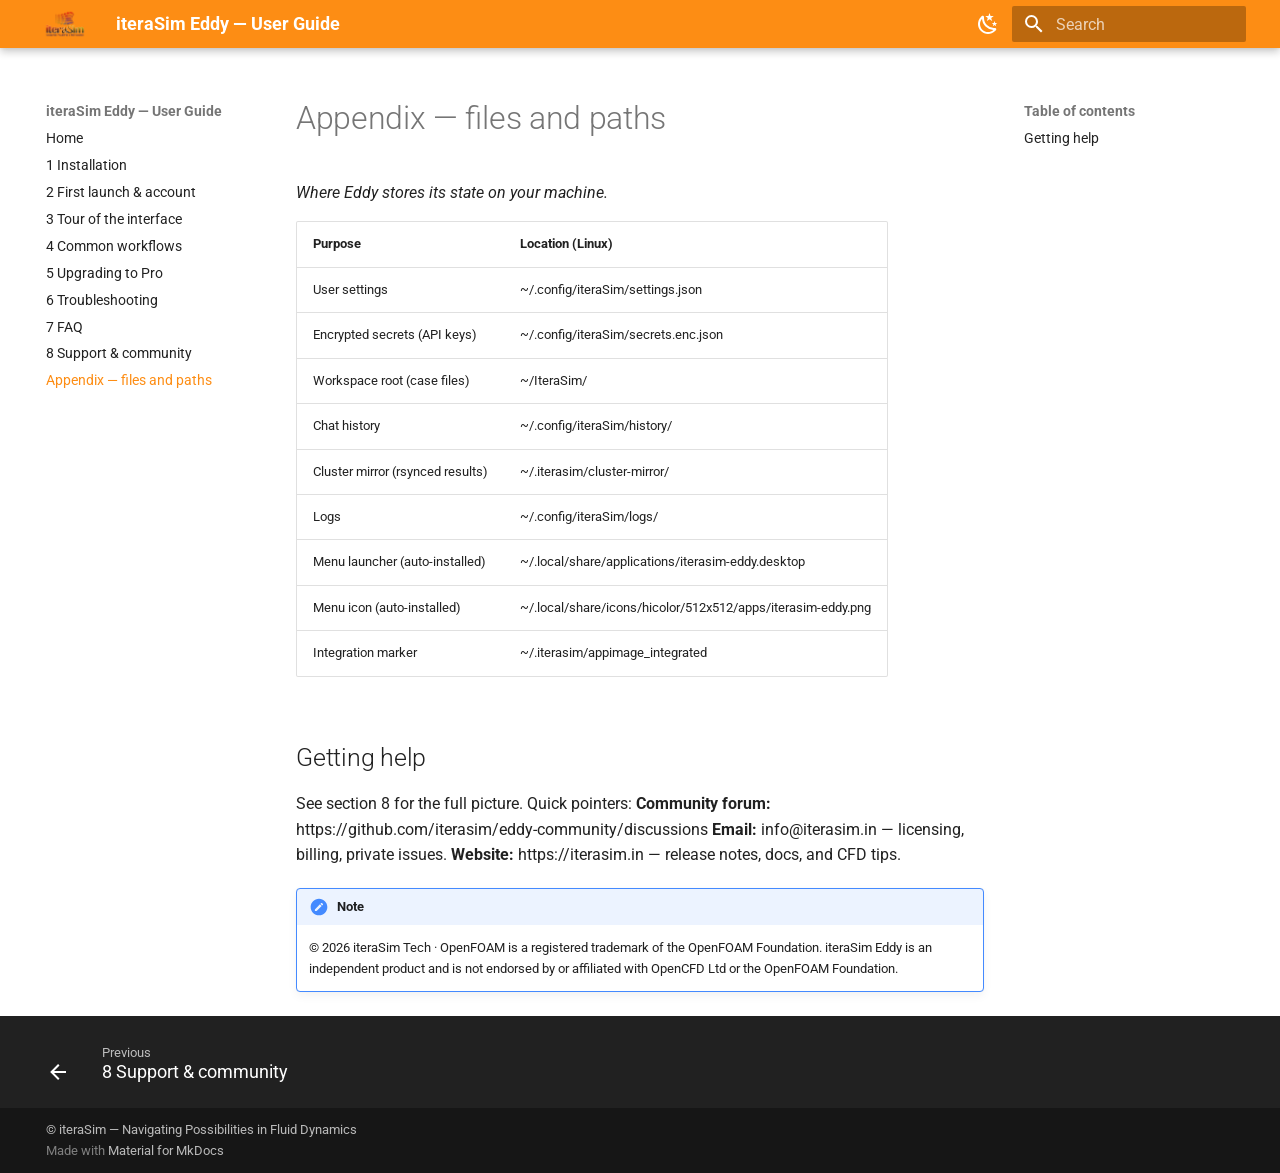
==== appendix-files-and-paths/index.html @ a533c239 "Publish Eddy user guide" ====
<!DOCTYPE html><html lang="en" class="no-js"><head>
    
      <meta charset="utf-8">
      <meta name="viewport" content="width=device-width,initial-scale=1">
      
        <meta name="description" content="End-user guide for iteraSim Eddy, the AI copilot for OpenFOAM CFD.">
      
      
        <meta name="author" content="iteraSim">
      
      
        <link rel="canonical" href="https://iterasim.github.io/eddy-docs/appendix-files-and-paths/">
      
      
        <link rel="prev" href="../support-community/">
      
      
      
        
      
      
      <link rel="icon" href="../logo.png">
      <meta name="generator" content="mkdocs-1.6.1, mkdocs-material-9.8.0">
    
    
      
        <title>Appendix — files and paths - iteraSim Eddy — User Guide</title>
      
    
    
      <link rel="stylesheet" href="../assets/stylesheets/main.57a0d79d.min.css">
      
        
        <link rel="stylesheet" href="../assets/stylesheets/palette.fb2fffe2.min.css">
      
      


    
    
      
    
    
      
        
        
        <link rel="preconnect" href="https://fonts.gstatic.com" crossorigin="">
        <link rel="stylesheet" href="https://fonts.googleapis.com/css?family=Roboto:300,300i,400,400i,700,700i%7CRoboto+Mono:400,400i,700,700i&amp;display=fallback">
        <style>:root{--md-text-font:"Roboto";--md-code-font:"Roboto Mono"}</style>
      
    
    
      <link rel="stylesheet" href="../stylesheets/brand.css">
    
    <script>__md_scope=new URL("..",location),__md_hash=e=>[...e].reduce(((e,_)=>(e<<5)-e+_.charCodeAt(0)),0),__md_get=(e,_=localStorage,t=__md_scope)=>JSON.parse(_.getItem(t.pathname+"."+e)),__md_set=(e,_,t=localStorage,a=__md_scope)=>{try{t.setItem(a.pathname+"."+e,JSON.stringify(_))}catch(e){}}</script>
    
      

    
    
  <link href="../assets/stylesheets/glightbox.min.css" rel="stylesheet"><script src="../assets/javascripts/glightbox.min.js"></script><style id="glightbox-style">
            html.glightbox-open { overflow: initial; height: 100%; }
            .gslide-title { margin-top: 0px; user-select: text; }
            .gslide-desc { color: #666; user-select: text; }
            .gslide-image img { background: white; }
            .gscrollbar-fixer { padding-right: 15px; }
            .gdesc-inner { font-size: 0.75rem; }
            body[data-md-color-scheme="slate"] .gdesc-inner { background: var(--md-default-bg-color); }
            body[data-md-color-scheme="slate"] .gslide-title { color: var(--md-default-fg-color); }
            body[data-md-color-scheme="slate"] .gslide-desc { color: var(--md-default-fg-color); }
        </style></head>
  
  
    
    
      
    
    
    
    
    <body dir="ltr" data-md-color-scheme="default" data-md-color-primary="custom" data-md-color-accent="custom">
  
    
    <input class="md-toggle" data-md-toggle="drawer" type="checkbox" id="__drawer" autocomplete="off">
    <input class="md-toggle" data-md-toggle="search" type="checkbox" id="__search" autocomplete="off">
    <label class="md-overlay" for="__drawer"></label>
    <div data-md-component="skip">
      
        
        <a href="#appendix-files-and-paths" class="md-skip">
          Skip to content
        </a>
      
    </div>
    <div data-md-component="announce">
      
    </div>
    
    
      

  

<header class="md-header md-header--shadow" data-md-component="header">
  <nav class="md-header__inner md-grid" aria-label="Header">
    <a href=".." title="iteraSim Eddy — User Guide" class="md-header__button md-logo" aria-label="iteraSim Eddy — User Guide" data-md-component="logo">
      
  <img src="../logo.png" alt="logo">

    </a>
    <label class="md-header__button md-icon" for="__drawer">
      
      <svg xmlns="http://www.w3.org/2000/svg" viewBox="0 0 24 24"><path d="M3 6h18v2H3zm0 5h18v2H3zm0 5h18v2H3z"></path></svg>
    </label>
    <div class="md-header__title" data-md-component="header-title">
      <div class="md-header__ellipsis">
        <div class="md-header__topic">
          <span class="md-ellipsis">
            iteraSim Eddy — User Guide
          </span>
        </div>
        <div class="md-header__topic" data-md-component="header-topic">
          <span class="md-ellipsis">
            
              Appendix — files and paths
            
          </span>
        </div>
      </div>
    </div>
    
      
        <form class="md-header__option" data-md-component="palette">
  
    
    
    
    <input class="md-option" data-md-color-media="(prefers-color-scheme: light)" data-md-color-scheme="default" data-md-color-primary="custom" data-md-color-accent="custom" aria-label="Switch to dark mode" type="radio" name="__palette" id="__palette_0">
    
      <label class="md-header__button md-icon" title="Switch to dark mode" for="__palette_1" hidden="">
        <svg xmlns="http://www.w3.org/2000/svg" viewBox="0 0 24 24"><path d="m17.75 4.09-2.53 1.94.91 3.06-2.63-1.81-2.63 1.81.91-3.06-2.53-1.94L12.44 4l1.06-3 1.06 3zm3.5 6.91-1.64 1.25.59 1.98-1.7-1.17-1.7 1.17.59-1.98L15.75 11l2.06-.05L18.5 9l.69 1.95zm-2.28 4.95c.83-.08 1.72 1.1 1.19 1.85-.32.45-.66.87-1.08 1.27C15.17 23 8.84 23 4.94 19.07c-3.91-3.9-3.91-10.24 0-14.14.4-.4.82-.76 1.27-1.08.75-.53 1.93.36 1.85 1.19-.27 2.86.69 5.83 2.89 8.02a9.96 9.96 0 0 0 8.02 2.89m-1.64 2.02a12.08 12.08 0 0 1-7.8-3.47c-2.17-2.19-3.33-5-3.49-7.82-2.81 3.14-2.7 7.96.31 10.98 3.02 3.01 7.84 3.12 10.98.31"></path></svg>
      </label>
    
  
    
    
    
    <input class="md-option" data-md-color-media="(prefers-color-scheme: dark)" data-md-color-scheme="slate" data-md-color-primary="custom" data-md-color-accent="custom" aria-label="Switch to light mode" type="radio" name="__palette" id="__palette_1">
    
      <label class="md-header__button md-icon" title="Switch to light mode" for="__palette_0" hidden="">
        <svg xmlns="http://www.w3.org/2000/svg" viewBox="0 0 24 24"><path d="M12 7a5 5 0 0 1 5 5 5 5 0 0 1-5 5 5 5 0 0 1-5-5 5 5 0 0 1 5-5m0 2a3 3 0 0 0-3 3 3 3 0 0 0 3 3 3 3 0 0 0 3-3 3 3 0 0 0-3-3m0-7 2.39 3.42C13.65 5.15 12.84 5 12 5s-1.65.15-2.39.42zM3.34 7l4.16-.35A7.2 7.2 0 0 0 5.94 8.5c-.44.74-.69 1.5-.83 2.29zm.02 10 1.76-3.77a7.131 7.131 0 0 0 2.38 4.14zM20.65 7l-1.77 3.79a7.02 7.02 0 0 0-2.38-4.15zm-.01 10-4.14.36c.59-.51 1.12-1.14 1.54-1.86.42-.73.69-1.5.83-2.29zM12 22l-2.41-3.44c.74.27 1.55.44 2.41.44.82 0 1.63-.17 2.37-.44z"></path></svg>
      </label>
    
  
</form>
      
    
    
      <script>var palette=__md_get("__palette");if(palette&&palette.color){if("(prefers-color-scheme)"===palette.color.media){var media=matchMedia("(prefers-color-scheme: light)"),input=document.querySelector(media.matches?"[data-md-color-media='(prefers-color-scheme: light)']":"[data-md-color-media='(prefers-color-scheme: dark)']");palette.color.media=input.getAttribute("data-md-color-media"),palette.color.scheme=input.getAttribute("data-md-color-scheme"),palette.color.primary=input.getAttribute("data-md-color-primary"),palette.color.accent=input.getAttribute("data-md-color-accent")}for(var[key,value]of Object.entries(palette.color))document.body.setAttribute("data-md-color-"+key,value)}</script>
    
    
    
      
      
        <label class="md-header__button md-icon" for="__search">
          
          <svg xmlns="http://www.w3.org/2000/svg" viewBox="0 0 24 24"><path d="M9.5 3A6.5 6.5 0 0 1 16 9.5c0 1.61-.59 3.09-1.56 4.23l.27.27h.79l5 5-1.5 1.5-5-5v-.79l-.27-.27A6.52 6.52 0 0 1 9.5 16 6.5 6.5 0 0 1 3 9.5 6.5 6.5 0 0 1 9.5 3m0 2C7 5 5 7 5 9.5S7 14 9.5 14 14 12 14 9.5 12 5 9.5 5"></path></svg>
        </label>
        <div class="md-search" data-md-component="search" role="dialog">
  <label class="md-search__overlay" for="__search"></label>
  <div class="md-search__inner" role="search">
    <form class="md-search__form" name="search">
      <input type="text" class="md-search__input" name="query" aria-label="Search" placeholder="Search" autocapitalize="off" autocorrect="off" autocomplete="off" spellcheck="false" data-md-component="search-query" required="">
      <label class="md-search__icon md-icon" for="__search">
        
        <svg xmlns="http://www.w3.org/2000/svg" viewBox="0 0 24 24"><path d="M9.5 3A6.5 6.5 0 0 1 16 9.5c0 1.61-.59 3.09-1.56 4.23l.27.27h.79l5 5-1.5 1.5-5-5v-.79l-.27-.27A6.52 6.52 0 0 1 9.5 16 6.5 6.5 0 0 1 3 9.5 6.5 6.5 0 0 1 9.5 3m0 2C7 5 5 7 5 9.5S7 14 9.5 14 14 12 14 9.5 12 5 9.5 5"></path></svg>
        
        <svg xmlns="http://www.w3.org/2000/svg" viewBox="0 0 24 24"><path d="M20 11v2H8l5.5 5.5-1.42 1.42L4.16 12l7.92-7.92L13.5 5.5 8 11z"></path></svg>
      </label>
      <nav class="md-search__options" aria-label="Search">
        
          <a href="javascript:void(0)" class="md-search__icon md-icon" title="Share" aria-label="Share" data-clipboard="" data-clipboard-text="" data-md-component="search-share" tabindex="-1">
            
            <svg xmlns="http://www.w3.org/2000/svg" viewBox="0 0 24 24"><path d="M18 16.08c-.76 0-1.44.3-1.96.77L8.91 12.7c.05-.23.09-.46.09-.7s-.04-.47-.09-.7l7.05-4.11c.54.5 1.25.81 2.04.81a3 3 0 0 0 3-3 3 3 0 0 0-3-3 3 3 0 0 0-3 3c0 .24.04.47.09.7L8.04 9.81C7.5 9.31 6.79 9 6 9a3 3 0 0 0-3 3 3 3 0 0 0 3 3c.79 0 1.5-.31 2.04-.81l7.12 4.15c-.05.21-.08.43-.08.66 0 1.61 1.31 2.91 2.92 2.91s2.92-1.3 2.92-2.91A2.92 2.92 0 0 0 18 16.08"></path></svg>
          </a>
        
        <button type="reset" class="md-search__icon md-icon" title="Clear" aria-label="Clear" tabindex="-1">
          
          <svg xmlns="http://www.w3.org/2000/svg" viewBox="0 0 24 24"><path d="M19 6.41 17.59 5 12 10.59 6.41 5 5 6.41 10.59 12 5 17.59 6.41 19 12 13.41 17.59 19 19 17.59 13.41 12z"></path></svg>
        </button>
      </nav>
      
        <div class="md-search__suggest" data-md-component="search-suggest"></div>
      
    </form>
    <div class="md-search__output">
      <div class="md-search__scrollwrap" tabindex="0" data-md-scrollfix="">
        <div class="md-search-result" data-md-component="search-result">
          <div class="md-search-result__meta">
            Initializing search
          </div>
          <ol class="md-search-result__list" role="presentation"></ol>
        </div>
      </div>
    </div>
  </div>
</div>
      
    
    
  </nav>
  
</header>
    
    <div class="md-container" data-md-component="container">
      
      
        
          
        
      
      <main class="md-main" data-md-component="main">
        <div class="md-main__inner md-grid">
          
            
              
              <div class="md-sidebar md-sidebar--primary" data-md-component="sidebar" data-md-type="navigation">
                <div class="md-sidebar__scrollwrap">
                  <div class="md-sidebar__inner">
                    



<nav class="md-nav md-nav--primary" aria-label="Navigation" data-md-level="0">
  <label class="md-nav__title" for="__drawer">
    <a href=".." title="iteraSim Eddy — User Guide" class="md-nav__button md-logo" aria-label="iteraSim Eddy — User Guide" data-md-component="logo">
      
  <img src="../logo.png" alt="logo">

    </a>
    iteraSim Eddy — User Guide
  </label>
  
  <ul class="md-nav__list" data-md-scrollfix="">
    
      
      
  
  
  
  
    <li class="md-nav__item">
      <a href=".." class="md-nav__link">
        
  
  
  <span class="md-ellipsis">
    
  
    Home
  

    
  </span>
  
  

      </a>
    </li>
  

    
      
      
  
  
  
  
    <li class="md-nav__item">
      <a href="../installation/" class="md-nav__link">
        
  
  
  <span class="md-ellipsis">
    
  
    1 Installation
  

    
  </span>
  
  

      </a>
    </li>
  

    
      
      
  
  
  
  
    <li class="md-nav__item">
      <a href="../first-launch-account/" class="md-nav__link">
        
  
  
  <span class="md-ellipsis">
    
  
    2 First launch &amp; account
  

    
  </span>
  
  

      </a>
    </li>
  

    
      
      
  
  
  
  
    <li class="md-nav__item">
      <a href="../tour-of-the-interface/" class="md-nav__link">
        
  
  
  <span class="md-ellipsis">
    
  
    3 Tour of the interface
  

    
  </span>
  
  

      </a>
    </li>
  

    
      
      
  
  
  
  
    <li class="md-nav__item">
      <a href="../common-workflows/" class="md-nav__link">
        
  
  
  <span class="md-ellipsis">
    
  
    4 Common workflows
  

    
  </span>
  
  

      </a>
    </li>
  

    
      
      
  
  
  
  
    <li class="md-nav__item">
      <a href="../upgrading-to-pro/" class="md-nav__link">
        
  
  
  <span class="md-ellipsis">
    
  
    5 Upgrading to Pro
  

    
  </span>
  
  

      </a>
    </li>
  

    
      
      
  
  
  
  
    <li class="md-nav__item">
      <a href="../troubleshooting/" class="md-nav__link">
        
  
  
  <span class="md-ellipsis">
    
  
    6 Troubleshooting
  

    
  </span>
  
  

      </a>
    </li>
  

    
      
      
  
  
  
  
    <li class="md-nav__item">
      <a href="../frequently-asked-questions/" class="md-nav__link">
        
  
  
  <span class="md-ellipsis">
    
  
    7 FAQ
  

    
  </span>
  
  

      </a>
    </li>
  

    
      
      
  
  
  
  
    <li class="md-nav__item">
      <a href="../support-community/" class="md-nav__link">
        
  
  
  <span class="md-ellipsis">
    
  
    8 Support &amp; community
  

    
  </span>
  
  

      </a>
    </li>
  

    
      
      
  
  
    
  
  
  
    <li class="md-nav__item md-nav__item--active">
      
      <input class="md-nav__toggle md-toggle" type="checkbox" id="__toc">
      
      
        
      
      
        <label class="md-nav__link md-nav__link--active" for="__toc">
          
  
  
  <span class="md-ellipsis">
    
  
    Appendix — files and paths
  

    
  </span>
  
  

          <span class="md-nav__icon md-icon"></span>
        </label>
      
      <a href="./" class="md-nav__link md-nav__link--active">
        
  
  
  <span class="md-ellipsis">
    
  
    Appendix — files and paths
  

    
  </span>
  
  

      </a>
      
        

<nav class="md-nav md-nav--secondary" aria-label="Table of contents">
  
  
  
    
  
  
    <label class="md-nav__title" for="__toc">
      <span class="md-nav__icon md-icon"></span>
      Table of contents
    </label>
    <ul class="md-nav__list" data-md-component="toc" data-md-scrollfix="">
      
        <li class="md-nav__item">
  <a href="#getting-help" class="md-nav__link">
    <span class="md-ellipsis">
      
        Getting help
      
    </span>
  </a>
  
</li>
      
    </ul>
  
</nav>
      
    </li>
  

    
  </ul>
</nav>
                  </div>
                </div>
              </div>
            
            
              
              <div class="md-sidebar md-sidebar--secondary" data-md-component="sidebar" data-md-type="toc">
                <div class="md-sidebar__scrollwrap">
                  <div class="md-sidebar__inner">
                    

<nav class="md-nav md-nav--secondary" aria-label="Table of contents">
  
  
  
    
  
  
    <label class="md-nav__title" for="__toc">
      <span class="md-nav__icon md-icon"></span>
      Table of contents
    </label>
    <ul class="md-nav__list" data-md-component="toc" data-md-scrollfix="">
      
        <li class="md-nav__item">
  <a href="#getting-help" class="md-nav__link">
    <span class="md-ellipsis">
      
        Getting help
      
    </span>
  </a>
  
</li>
      
    </ul>
  
</nav>
                  </div>
                </div>
              </div>
            
          
          
            <div class="md-content" data-md-component="content">
              
              <article class="md-content__inner md-typeset">
                
                  



<h1 id="appendix-files-and-paths">Appendix — files and paths<a class="headerlink" href="#appendix-files-and-paths" title="Permanent link">¶</a></h1>
<p><em>Where Eddy stores its state on your machine.</em></p>
<table>
<thead>
<tr>
<th>Purpose</th>
<th>Location (Linux)</th>
</tr>
</thead>
<tbody>
<tr>
<td>User settings</td>
<td>~/.config/iteraSim/settings.json</td>
</tr>
<tr>
<td>Encrypted secrets (API keys)</td>
<td>~/.config/iteraSim/secrets.enc.json</td>
</tr>
<tr>
<td>Workspace root (case files)</td>
<td>~/IteraSim/</td>
</tr>
<tr>
<td>Chat history</td>
<td>~/.config/iteraSim/history/</td>
</tr>
<tr>
<td>Cluster mirror (rsynced results)</td>
<td>~/.iterasim/cluster-mirror/</td>
</tr>
<tr>
<td>Logs</td>
<td>~/.config/iteraSim/logs/</td>
</tr>
<tr>
<td>Menu launcher (auto-installed)</td>
<td>~/.local/share/applications/iterasim-eddy.desktop</td>
</tr>
<tr>
<td>Menu icon (auto-installed)</td>
<td>~/.local/share/icons/hicolor/512x512/apps/iterasim-eddy.png</td>
</tr>
<tr>
<td>Integration marker</td>
<td>~/.iterasim/appimage_integrated</td>
</tr>
</tbody>
</table>
<h2 id="getting-help">Getting help<a class="headerlink" href="#getting-help" title="Permanent link">¶</a></h2>
<p>See section 8 for the full picture. Quick pointers:
<strong>Community forum:</strong> https://github.com/iterasim/eddy-community/discussions
<strong>Email:</strong> info@iterasim.in — licensing, billing, private issues.
<strong>Website:</strong> https://iterasim.in — release notes, docs, and CFD tips.</p>
<div class="admonition note">
<p class="admonition-title">Note</p>
<p>© 2026 iteraSim Tech · OpenFOAM is a registered trademark of the OpenFOAM Foundation. iteraSim Eddy is an independent product and is not endorsed by or affiliated with OpenCFD Ltd or the OpenFOAM Foundation.</p>
</div>












                
              </article>
            </div>
          
          
<script>var target=document.getElementById(location.hash.slice(1));target&&target.name&&(target.checked=target.name.startsWith("__tabbed_"))</script>
        </div>
        
          <button type="button" class="md-top md-icon" data-md-component="top" hidden="">
  
  <svg xmlns="http://www.w3.org/2000/svg" viewBox="0 0 24 24"><path d="M13 20h-2V8l-5.5 5.5-1.42-1.42L12 4.16l7.92 7.92-1.42 1.42L13 8z"></path></svg>
  Back to top
</button>
        
      </main>
      
        <footer class="md-footer">
  
    
      
      <nav class="md-footer__inner md-grid" aria-label="Footer">
        
          
          <a href="../support-community/" class="md-footer__link md-footer__link--prev" aria-label="Previous: 8 Support &amp; community">
            <div class="md-footer__button md-icon">
              
              <svg xmlns="http://www.w3.org/2000/svg" viewBox="0 0 24 24"><path d="M20 11v2H8l5.5 5.5-1.42 1.42L4.16 12l7.92-7.92L13.5 5.5 8 11z"></path></svg>
            </div>
            <div class="md-footer__title">
              <span class="md-footer__direction">
                Previous
              </span>
              <div class="md-ellipsis">
                8 Support &amp; community
              </div>
            </div>
          </a>
        
        
      </nav>
    
  
  <div class="md-footer-meta md-typeset">
    <div class="md-footer-meta__inner md-grid">
      <div class="md-copyright">
  
    <div class="md-copyright__highlight">
      © iteraSim — Navigating Possibilities in Fluid Dynamics
    </div>
  
  
    Made with
    <a href="https://squidfunk.github.io/mkdocs-material/" target="_blank" rel="noopener">
      Material for MkDocs
    </a>
  
</div>
      
    </div>
  </div>
</footer>
      
    </div>
    <div class="md-dialog" data-md-component="dialog">
      <div class="md-dialog__inner md-typeset"></div>
    </div>
    
    
    
      
      
      <script id="__config" type="application/json">{"annotate": null, "base": "..", "features": ["navigation.instant", "navigation.tracking", "navigation.sections", "navigation.top", "navigation.footer", "toc.follow", "search.suggest", "search.highlight", "search.share", "content.code.copy"], "search": "../assets/javascripts/workers/search.a7633da7.min.js", "tags": null, "translations": {"clipboard.copied": "Copied to clipboard", "clipboard.copy": "Copy to clipboard", "search.result.more.one": "1 more on this page", "search.result.more.other": "# more on this page", "search.result.none": "No matching documents", "search.result.one": "1 matching document", "search.result.other": "# matching documents", "search.result.placeholder": "Type to start searching", "search.result.term.missing": "Missing", "select.version": "Select version"}, "version": null}</script>
    
    
      <script src="../assets/javascripts/bundle.c21346df.min.js"></script>
      
    
  
<script id="init-glightbox">const lightbox = GLightbox({"touchNavigation": true, "loop": false, "zoomable": true, "draggable": true, "openEffect": "zoom", "closeEffect": "zoom", "slideEffect": "slide"});
document$.subscribe(()=>{ lightbox.reload(); });
</script></body></html>
---- assets/stylesheets/main.57a0d79d.min.css ----
@charset "UTF-8";html{box-sizing:border-box;-webkit-text-size-adjust:none;-moz-text-size-adjust:none;text-size-adjust:none}*,:after,:before{box-sizing:inherit}@media(prefers-reduced-motion){*,:after,:before{transition:none!important}}body{margin:0;-webkit-font-smoothing:antialiased;-moz-osx-font-smoothing:grayscale;--md-text-font-family:var(--md-text-font, _),
    -apple-system, BlinkMacSystemFont, Helvetica, Arial, sans-serif;--md-code-font-family:var(--md-code-font, _),
    SFMono-Regular, Consolas, Menlo, monospace}.md-typeset code:not(.focus-visible),a,button,input,label{-webkit-tap-highlight-color:transparent}a{color:inherit;text-decoration:none}hr{box-sizing:initial;display:block;height:.05rem;padding:0;overflow:visible;border:0}small{font-size:80%}sub,sup{line-height:1em}img{border-style:none}table{border-spacing:0;border-collapse:initial}td,th{font-weight:400;vertical-align:top}button{padding:0;margin:0;font-family:inherit;font-size:inherit;background:#0000;border:0}input{border:0;outline:none}:root{--md-primary-fg-color:#4051b5;--md-primary-fg-color--light:#5d6cc0;--md-primary-fg-color--dark:#303fa1;--md-primary-bg-color:#fff;--md-primary-bg-color--light:#ffffffb3;--md-accent-fg-color:#526cfe;--md-accent-fg-color--transparent:#526cfe1a;--md-accent-bg-color:#fff;--md-accent-bg-color--light:#ffffffb3;--md-typeset-table-sort-icon:url("data:image/svg+xml;charset=utf-8,<svg xmlns='http://www.w3.org/2000/svg' viewBox='0 0 24 24'><path d='m18 21-4-4h3V7h-3l4-4 4 4h-3v10h3M2 19v-2h10v2M2 13v-2h7v2M2 7V5h4v2z'/></svg>");--md-typeset-table-sort-icon--asc:url("data:image/svg+xml;charset=utf-8,<svg xmlns='http://www.w3.org/2000/svg' viewBox='0 0 24 24'><path d='M19 17h3l-4 4-4-4h3V3h2M2 17h10v2H2M6 5v2H2V5m0 6h7v2H2z'/></svg>");--md-typeset-table-sort-icon--desc:url("data:image/svg+xml;charset=utf-8,<svg xmlns='http://www.w3.org/2000/svg' viewBox='0 0 24 24'><path d='M19 7h3l-4-4-4 4h3v14h2M2 17h10v2H2M6 5v2H2V5m0 6h7v2H2z'/></svg>")}[data-md-color-scheme=default]{color-scheme:light}[data-md-color-scheme=default] img[src$="#gh-dark-mode-only"],[data-md-color-scheme=default] img[src$="#only-dark"]{display:none}:root,[data-md-color-scheme=default]{--md-hue:225deg;--md-default-fg-color:#000000de;--md-default-fg-color--light:#0000008a;--md-default-fg-color--lighter:#00000052;--md-default-fg-color--lightest:#00000012;--md-default-bg-color:#fff;--md-default-bg-color--light:#ffffffb3;--md-default-bg-color--lighter:#ffffff4d;--md-default-bg-color--lightest:#ffffff1f;--md-code-fg-color:#36464e;--md-code-bg-color:#f5f5f5;--md-code-bg-color--light:#f5f5f5b3;--md-code-bg-color--lighter:#f5f5f54d;--md-code-hl-color:#4287ff;--md-code-hl-color--light:#4287ff1a;--md-code-hl-number-color:#d52a2a;--md-code-hl-special-color:#db1457;--md-code-hl-function-color:#a846b9;--md-code-hl-constant-color:#6e59d9;--md-code-hl-keyword-color:#3f6ec6;--md-code-hl-string-color:#1c7d4d;--md-code-hl-name-color:var(--md-code-fg-color);--md-code-hl-operator-color:var(--md-default-fg-color--light);--md-code-hl-punctuation-color:var(--md-default-fg-color--light);--md-code-hl-comment-color:var(--md-default-fg-color--light);--md-code-hl-generic-color:var(--md-default-fg-color--light);--md-code-hl-variable-color:var(--md-default-fg-color--light);--md-typeset-color:var(--md-default-fg-color);--md-typeset-a-color:var(--md-primary-fg-color);--md-typeset-del-color:#f5503d26;--md-typeset-ins-color:#0bd57026;--md-typeset-kbd-color:#fafafa;--md-typeset-kbd-accent-color:#fff;--md-typeset-kbd-border-color:#b8b8b8;--md-typeset-mark-color:#ffff0080;--md-typeset-table-color:#0000001f;--md-typeset-table-color--light:#00000009;--md-admonition-fg-color:var(--md-default-fg-color);--md-admonition-bg-color:var(--md-default-bg-color);--md-warning-fg-color:#000000de;--md-warning-bg-color:#ff9;--md-footer-fg-color:#fff;--md-footer-fg-color--light:#ffffffb3;--md-footer-fg-color--lighter:#ffffff73;--md-footer-bg-color:#000000de;--md-footer-bg-color--dark:#00000052;--md-shadow-z1:0 0.2rem 0.5rem #0000000d,
    0 0 0.05rem #0000001a;--md-shadow-z2:0 0.2rem 0.5rem #0000001a,
    0 0 0.05rem #00000040;--md-shadow-z3:0 0.2rem 0.5rem #0003,
    0 0 0.05rem #00000059}.md-icon svg{display:block;width:1.2rem;height:1.2rem;fill:currentcolor}aside,body,input{font-family:var(--md-text-font-family);font-feature-settings:"kern","liga";color:var(--md-typeset-color)}code,kbd,pre{font-family:var(--md-code-font-family);font-feature-settings:"kern"}.md-typeset{font-size:.8rem;line-height:1.6;overflow-wrap:break-word;-webkit-print-color-adjust:exact;color-adjust:exact}@media print{.md-typeset{font-size:.68rem}.md-typeset code,.md-typeset kbd,.md-typeset pre{white-space:pre-wrap}}.md-typeset blockquote,.md-typeset dl,.md-typeset figure,.md-typeset ol,.md-typeset pre,.md-typeset ul{margin-top:1em;margin-bottom:1em}.md-typeset h1{margin:0 0 1.25em;font-size:2em;line-height:1.3;color:var(--md-default-fg-color--light)}.md-typeset h1,.md-typeset h2{font-weight:300;letter-spacing:-.01em}.md-typeset h2{margin:1.6em 0 .64em;font-size:1.5625em;line-height:1.4}.md-typeset h3{margin:1.6em 0 .8em;font-size:1.25em;font-weight:400;line-height:1.5;letter-spacing:-.01em}.md-typeset h2+h3{margin-top:.8em}.md-typeset h4{margin:1em 0;font-weight:700;letter-spacing:-.01em}.md-typeset h5,.md-typeset h6{margin:1.25em 0;font-size:.8em;font-weight:700;color:var(--md-default-fg-color--light);letter-spacing:-.01em}.md-typeset h5{text-transform:uppercase}.md-typeset h5 code{text-transform:none}.md-typeset hr{display:flow-root;margin:1.5em 0;border-bottom:.05rem solid var(--md-default-fg-color--lightest)}.md-typeset a{color:var(--md-typeset-a-color);word-break:break-word}.md-typeset a,.md-typeset a:before{transition:color 125ms}.md-typeset a:focus,.md-typeset a:hover{color:var(--md-accent-fg-color)}.md-typeset a:focus code,.md-typeset a:hover code{color:var(--md-accent-fg-color);background-color:var(--md-accent-fg-color--transparent)}.md-typeset a code{color:var(--md-typeset-a-color)}.md-typeset a.focus-visible{outline-color:var(--md-accent-fg-color);outline-offset:.2rem}.md-typeset code,.md-typeset kbd,.md-typeset pre{font-variant-ligatures:none;color:var(--md-code-fg-color);direction:ltr;transition:background-color 125ms}.md-typeset code{padding:0 .2941176471em;font-size:.85em;word-break:break-word;background-color:var(--md-code-bg-color);border-radius:.1rem;-webkit-box-decoration-break:clone;box-decoration-break:clone;transition:color 125ms,background-color 125ms}.md-typeset code:not(.focus-visible){outline:none}.md-typeset pre{position:relative;display:flow-root;line-height:1.4}.md-typeset pre>code{display:block;padding:.7720588235em 1.1764705882em;margin:0;overflow:auto;word-break:normal;touch-action:auto;scrollbar-color:var(--md-default-fg-color--lighter) #0000;scrollbar-width:thin;outline-color:var(--md-accent-fg-color);box-shadow:none;-webkit-box-decoration-break:slice;box-decoration-break:slice}.md-typeset pre>code:hover{scrollbar-color:var(--md-accent-fg-color) #0000}.md-typeset pre>code::-webkit-scrollbar{width:.2rem;height:.2rem}.md-typeset pre>code::-webkit-scrollbar-thumb{background-color:var(--md-default-fg-color--lighter)}.md-typeset pre>code::-webkit-scrollbar-thumb:hover{background-color:var(--md-accent-fg-color)}.md-typeset kbd{display:inline-block;padding:0 .6666666667em;font-size:.75em;color:var(--md-default-fg-color);word-break:break-word;vertical-align:text-top;background-color:var(--md-typeset-kbd-color);border-radius:.1rem;box-shadow:0 .1rem 0 .05rem var(--md-typeset-kbd-border-color),0 .1rem 0 var(--md-typeset-kbd-border-color),0 -.1rem .2rem var(--md-typeset-kbd-accent-color) inset}.md-typeset mark{color:inherit;word-break:break-word;background-color:var(--md-typeset-mark-color);-webkit-box-decoration-break:clone;box-decoration-break:clone}.md-typeset abbr{text-decoration:none;cursor:help}.md-typeset [data-preview],.md-typeset abbr{border-bottom:.05rem dotted var(--md-default-fg-color--light)}.md-typeset small{opacity:.75}[dir=ltr] .md-typeset sub,[dir=ltr] .md-typeset sup{margin-left:.078125em}[dir=rtl] .md-typeset sub,[dir=rtl] .md-typeset sup{margin-right:.078125em}[dir=ltr] .md-typeset blockquote{padding-left:.6rem;border-left:.2rem solid var(--md-default-fg-color--lighter)}[dir=rtl] .md-typeset blockquote{padding-right:.6rem;border-right:.2rem solid var(--md-default-fg-color--lighter)}.md-typeset blockquote{margin-left:0;margin-right:0;color:var(--md-default-fg-color--light)}.md-typeset ul{list-style-type:disc}.md-typeset ul[type]{list-style-type:revert-layer}[dir=ltr] .md-typeset ol,[dir=ltr] .md-typeset ol li ol,[dir=ltr] .md-typeset ol li ul,[dir=ltr] .md-typeset ul,[dir=ltr] .md-typeset ul li ol,[dir=ltr] .md-typeset ul li ul{margin-left:.625em}[dir=rtl] .md-typeset ol,[dir=rtl] .md-typeset ol li ol,[dir=rtl] .md-typeset ol li ul,[dir=rtl] .md-typeset ul,[dir=rtl] .md-typeset ul li ol,[dir=rtl] .md-typeset ul li ul{margin-right:.625em}.md-typeset ol,.md-typeset ul{padding:0}.md-typeset ol:not([hidden]),.md-typeset ul:not([hidden]){display:flow-root}.md-typeset ol ol,.md-typeset ul ol{list-style-type:lower-alpha}.md-typeset ol ol ol,.md-typeset ul ol ol{list-style-type:lower-roman}.md-typeset ol ol ol ol,.md-typeset ul ol ol ol{list-style-type:upper-alpha}.md-typeset ol ol ol ol ol,.md-typeset ul ol ol ol ol{list-style-type:upper-roman}.md-typeset ol[type],.md-typeset ul[type]{list-style-type:revert-layer}[dir=ltr] .md-typeset ol li,[dir=ltr] .md-typeset ul li{margin-left:1.25em}[dir=rtl] .md-typeset ol li,[dir=rtl] .md-typeset ul li{margin-right:1.25em}.md-typeset ol li,.md-typeset ul li{margin-bottom:.5em}.md-typeset ol li blockquote,.md-typeset ol li p,.md-typeset ul li blockquote,.md-typeset ul li p{margin:.5em 0}.md-typeset ol li:last-child,.md-typeset ul li:last-child{margin-bottom:0}.md-typeset ol li ol,.md-typeset ol li ul,.md-typeset ul li ol,.md-typeset ul li ul{margin-top:.5em;margin-bottom:.5em}[dir=ltr] .md-typeset dd{margin-left:1.875em}[dir=rtl] .md-typeset dd{margin-right:1.875em}.md-typeset dd{margin-top:1em;margin-bottom:1.5em}.md-typeset img,.md-typeset svg,.md-typeset video{max-width:100%;height:auto}.md-typeset img[align=left]{margin:1em 1em 1em 0}.md-typeset img[align=right]{margin:1em 0 1em 1em}.md-typeset img[align]:only-child{margin-top:0}.md-typeset figure{display:flow-root;width:fit-content;max-width:100%;margin:1em auto;text-align:center}.md-typeset figure img{display:block;margin:0 auto}.md-typeset figcaption{max-width:24rem;margin:1em auto;font-style:italic}.md-typeset iframe{max-width:100%}.md-typeset table:not([class]){display:inline-block;max-width:100%;overflow:auto;font-size:.64rem;touch-action:auto;background-color:var(--md-default-bg-color);border:.05rem solid var(--md-typeset-table-color);border-radius:.1rem}@media print{.md-typeset table:not([class]){display:table}}.md-typeset table:not([class])+*{margin-top:1.5em}.md-typeset table:not([class]) td>:first-child,.md-typeset table:not([class]) th>:first-child{margin-top:0}.md-typeset table:not([class]) td>:last-child,.md-typeset table:not([class]) th>:last-child{margin-bottom:0}.md-typeset table:not([class]) td:not([align]),.md-typeset table:not([class]) th:not([align]){text-align:left}[dir=rtl] .md-typeset table:not([class]) td:not([align]),[dir=rtl] .md-typeset table:not([class]) th:not([align]){text-align:right}.md-typeset table:not([class]) th{min-width:5rem;padding:.9375em 1.25em;font-weight:700;vertical-align:top}.md-typeset table:not([class]) td{padding:.9375em 1.25em;vertical-align:top;border-top:.05rem solid var(--md-typeset-table-color)}.md-typeset table:not([class]) tbody tr{transition:background-color 125ms}.md-typeset table:not([class]) tbody tr:hover{background-color:var(--md-typeset-table-color--light);box-shadow:0 .05rem 0 var(--md-default-bg-color) inset}.md-typeset table:not([class]) a{word-break:normal}.md-typeset table th[role=columnheader]{cursor:pointer}[dir=ltr] .md-typeset table th[role=columnheader]:after{margin-left:.5em}[dir=rtl] .md-typeset table th[role=columnheader]:after{margin-right:.5em}.md-typeset table th[role=columnheader]:after{display:inline-block;width:1.2em;height:1.2em;vertical-align:text-bottom;content:"";-webkit-mask-image:var(--md-typeset-table-sort-icon);mask-image:var(--md-typeset-table-sort-icon);-webkit-mask-repeat:no-repeat;mask-repeat:no-repeat;-webkit-mask-size:contain;mask-size:contain;transition:background-color 125ms}.md-typeset table th[role=columnheader]:hover:after{background-color:var(--md-default-fg-color--lighter)}.md-typeset table th[role=columnheader][aria-sort=ascending]:after{background-color:var(--md-default-fg-color--light);-webkit-mask-image:var(--md-typeset-table-sort-icon--asc);mask-image:var(--md-typeset-table-sort-icon--asc)}.md-typeset table th[role=columnheader][aria-sort=descending]:after{background-color:var(--md-default-fg-color--light);-webkit-mask-image:var(--md-typeset-table-sort-icon--desc);mask-image:var(--md-typeset-table-sort-icon--desc)}.md-typeset__scrollwrap{margin:1em -.8rem;overflow-x:auto;touch-action:auto}.md-typeset__table{display:inline-block;padding:0 .8rem;margin-bottom:.5em}@media print{.md-typeset__table{display:block}}html .md-typeset__table table{display:table;width:100%;margin:0;overflow:hidden}@media screen and (max-width:44.984375em){.md-content__inner>pre{margin:1em -.8rem}.md-content__inner>pre code{border-radius:0}}.md-typeset .md-author{position:relative;display:block;flex-shrink:0;width:1.6rem;height:1.6rem;overflow:hidden;border-radius:100%;transition:color 125ms,transform 125ms}.md-typeset .md-author img{display:block}.md-typeset .md-author--more{font-size:.6rem;font-weight:700;line-height:1.6rem;color:var(--md-default-fg-color--lighter);text-align:center;background:var(--md-default-fg-color--lightest)}.md-typeset .md-author--long{width:2.4rem;height:2.4rem}.md-typeset a.md-author{transform:scale(1)}.md-typeset a.md-author img{filter:grayscale(100%) opacity(75%);border-radius:100%;transition:filter 125ms}.md-typeset a.md-author:focus,.md-typeset a.md-author:hover{z-index:1;transform:scale(1.1)}.md-typeset a.md-author:focus img,.md-typeset a.md-author:hover img{filter:grayscale(0)}.md-banner{overflow:auto;color:var(--md-footer-fg-color);background-color:var(--md-footer-bg-color)}@media print{.md-banner{display:none}}.md-banner--warning{color:var(--md-warning-fg-color);background-color:var(--md-warning-bg-color)}.md-banner__inner{padding:0 .8rem;margin:.6rem auto;font-size:.7rem}[dir=ltr] .md-banner__button{float:right}[dir=rtl] .md-banner__button{float:left}.md-banner__button{color:inherit;cursor:pointer;transition:opacity .25s}.no-js .md-banner__button{display:none}.md-banner__button:hover{opacity:.7}html{height:100%;overflow-x:hidden;font-size:125%}@media screen and (min-width:100em){html{font-size:137.5%}}@media screen and (min-width:125em){html{font-size:150%}}body{position:relative;display:flex;flex-direction:column;width:100%;min-height:100%;font-size:.5rem;background-color:var(--md-default-bg-color)}@media print{body{display:block}}@media screen and (max-width:59.984375em){body[data-md-scrolllock]{position:fixed}}.md-grid{max-width:61rem;margin-left:auto;margin-right:auto}.md-container{display:flex;flex-grow:1;flex-direction:column}@media print{.md-container{display:block}}.md-main{flex-grow:1}.md-main__inner{display:flex;height:100%;margin-top:1.5rem}.md-ellipsis{overflow:hidden;text-overflow:ellipsis}.md-toggle{display:none}.md-option{position:absolute;width:0;height:0;opacity:0}.md-option:checked+label:not([hidden]){display:block}.md-option.focus-visible+label{outline-style:auto;outline-color:var(--md-accent-fg-color)}.md-skip{position:fixed;z-index:-1;padding:.3rem .5rem;margin:.5rem;font-size:.64rem;color:var(--md-default-bg-color);background-color:var(--md-default-fg-color);border-radius:.1rem;outline-color:var(--md-accent-fg-color);opacity:0;transform:translateY(.4rem)}.md-skip:focus{z-index:10;opacity:1;transition:transform .25s cubic-bezier(.4,0,.2,1),opacity 175ms 75ms;transform:translateY(0)}@page{margin:25mm}:root{--md-clipboard-icon:url("data:image/svg+xml;charset=utf-8,<svg xmlns='http://www.w3.org/2000/svg' viewBox='0 0 24 24'><path d='M19 21H8V7h11m0-2H8a2 2 0 0 0-2 2v14a2 2 0 0 0 2 2h11a2 2 0 0 0 2-2V7a2 2 0 0 0-2-2m-3-4H4a2 2 0 0 0-2 2v14h2V3h12z'/></svg>");--md-code-select-icon:url("data:image/svg+xml;charset=utf-8,<svg xmlns='http://www.w3.org/2000/svg' viewBox='0 0 24 24'><path d='M19 19h-4v2h4c1.1 0 2-.9 2-2v-4h-2m0-12h-4v2h4v4h2V5c0-1.1-.9-2-2-2M5 5h4V3H5c-1.1 0-2 .9-2 2v4h2m0 6H3v4c0 1.1.9 2 2 2h4v-2H5zm2-4h2v2H7zm4 0h2v2h-2zm4 0h2v2h-2zM7 7h2v2H7zm4 0h2v2h-2zm4 0h2v2h-2zm-8 8h2v2H7zm4 0h2v2h-2zm4 0h2v2h-2z'/></svg>");--md-code-copy-icon:url("data:image/svg+xml;charset=utf-8,<svg xmlns='http://www.w3.org/2000/svg' viewBox='0 0 24 24'><path d='M19 21H8V7h11m0-2H8a2 2 0 0 0-2 2v14a2 2 0 0 0 2 2h11a2 2 0 0 0 2-2V7a2 2 0 0 0-2-2m-3-4H4a2 2 0 0 0-2 2v14h2V3h12z'/></svg>")}.md-clipboard{z-index:1;width:1.5em;height:1.5em;color:var(--md-default-fg-color--lightest);cursor:pointer;border-radius:.1rem;outline-color:var(--md-accent-fg-color);outline-offset:.1rem;transition:color .25s}@media print{.md-clipboard{display:none}}.md-clipboard:not(.focus-visible){outline:none;-webkit-tap-highlight-color:transparent}:hover>.md-clipboard{color:var(--md-default-fg-color--light)}.md-clipboard:focus,.md-clipboard:hover{color:var(--md-accent-fg-color)}.md-clipboard:after{display:block;width:1.125em;height:1.125em;margin:0 auto;content:"";background-color:currentcolor;-webkit-mask-image:var(--md-clipboard-icon);mask-image:var(--md-clipboard-icon);-webkit-mask-repeat:no-repeat;mask-repeat:no-repeat;-webkit-mask-position:center;mask-position:center;-webkit-mask-size:contain;mask-size:contain}.md-clipboard--inline{cursor:pointer}.md-clipboard--inline code{transition:color .25s,background-color .25s}.md-clipboard--inline:focus code,.md-clipboard--inline:hover code{color:var(--md-accent-fg-color);background-color:var(--md-accent-fg-color--transparent)}.md-typeset .md-code__content{display:grid}.md-code__nav{position:absolute;top:.25em;right:.25em;z-index:1;display:flex;gap:.2rem;padding:.2rem;background-color:var(--md-code-bg-color--lighter);border-radius:.1rem;transition:background-color .25s}:hover>.md-code__nav{background-color:var(--md-code-bg-color--light)}.md-code__button{display:block;width:1.5em;height:1.5em;color:var(--md-default-fg-color--lightest);cursor:pointer;outline-color:var(--md-accent-fg-color);outline-offset:.1rem;transition:color .25s}:hover>*>.md-code__button{color:var(--md-default-fg-color--light)}.md-code__button.focus-visible,.md-code__button:hover{color:var(--md-accent-fg-color)}.md-code__button--active{color:var(--md-default-fg-color)!important}.md-code__button:after{display:block;width:1.125em;height:1.125em;margin:0 auto;content:"";background-color:currentcolor;-webkit-mask-repeat:no-repeat;mask-repeat:no-repeat;-webkit-mask-position:center;mask-position:center;-webkit-mask-size:contain;mask-size:contain}.md-code__button[data-md-type=select]:after{-webkit-mask-image:var(--md-code-select-icon);mask-image:var(--md-code-select-icon)}.md-code__button[data-md-type=copy]:after{-webkit-mask-image:var(--md-code-copy-icon);mask-image:var(--md-code-copy-icon)}@keyframes consent{0%{opacity:0;transform:translateY(100%)}to{opacity:1;transform:translateY(0)}}@keyframes overlay{0%{opacity:0}to{opacity:1}}.md-consent__overlay{position:fixed;top:0;z-index:5;width:100%;height:100%;background-color:#0000008a;-webkit-backdrop-filter:blur(.1rem);backdrop-filter:blur(.1rem);opacity:1;animation:overlay .25s both}.md-consent__inner{position:fixed;bottom:0;z-index:5;width:100%;max-height:100%;padding:0;overflow:auto;background-color:var(--md-default-bg-color);border:0;border-radius:.1rem;box-shadow:0 0 .2rem #0000001a,0 .2rem .4rem #0003;animation:consent .5s cubic-bezier(.1,.7,.1,1) both}.md-consent__form{padding:.8rem}.md-consent__settings{display:none;margin:1em 0}input:checked+.md-consent__settings{display:block}.md-consent__controls{margin-bottom:.8rem}.md-typeset .md-consent__controls .md-button{display:inline}@media screen and (max-width:44.984375em){.md-typeset .md-consent__controls .md-button{display:block;width:100%;margin-top:.4rem;text-align:center}}.md-consent label{cursor:pointer}.md-content{flex-grow:1;min-width:0}.md-content__inner{padding-top:.6rem;margin:0 .8rem 1.2rem}@media screen and (min-width:76.25em){[dir=ltr] .md-sidebar--primary:not([hidden])~.md-content>.md-content__inner,[dir=rtl] .md-sidebar--secondary:not([hidden])~.md-content>.md-content__inner{margin-left:1.2rem}[dir=ltr] .md-sidebar--secondary:not([hidden])~.md-content>.md-content__inner,[dir=rtl] .md-sidebar--primary:not([hidden])~.md-content>.md-content__inner{margin-right:1.2rem}}.md-content__inner:before{display:block;height:.4rem;content:""}.md-content__inner>:last-child{margin-bottom:0}[dir=ltr] .md-content__button{float:right;margin-left:.4rem}[dir=rtl] .md-content__button{float:left;margin-right:.4rem}.md-content__button{padding:0;margin:.4rem 0}@media print{.md-content__button{display:none}}.md-typeset .md-content__button{color:var(--md-default-fg-color--lighter)}.md-content__button svg{display:inline;vertical-align:top}[dir=rtl] .md-content__button svg{transform:scaleX(-1)}[dir=ltr] .md-dialog{right:.8rem}[dir=rtl] .md-dialog{left:.8rem}.md-dialog{position:fixed;bottom:.8rem;z-index:4;min-width:11.1rem;padding:.4rem .6rem;pointer-events:none;background-color:var(--md-default-fg-color);border-radius:.1rem;box-shadow:var(--md-shadow-z3);opacity:0;transition:transform 0s .4s,opacity .4s;transform:translateY(100%)}@media print{.md-dialog{display:none}}.md-dialog--active{pointer-events:auto;opacity:1;transition:transform .4s cubic-bezier(.075,.85,.175,1),opacity .4s;transform:translateY(0)}.md-dialog__inner{font-size:.7rem;color:var(--md-default-bg-color)}.md-feedback{margin:2em 0 1em;text-align:center}.md-feedback fieldset{padding:0;margin:0;border:none}.md-feedback__title{margin:1em auto;font-weight:700}.md-feedback__inner{position:relative}.md-feedback__list{position:relative;display:flex;flex-wrap:wrap;place-content:baseline center}.md-feedback__list:hover .md-icon:not(:disabled){color:var(--md-default-fg-color--lighter)}:disabled .md-feedback__list{min-height:1.8rem}.md-feedback__icon{flex-shrink:0;margin:0 .1rem;color:var(--md-default-fg-color--light);cursor:pointer;transition:color 125ms}.md-feedback__icon:not(:disabled).md-icon:hover{color:var(--md-accent-fg-color)}.md-feedback__icon:disabled{color:var(--md-default-fg-color--lightest);pointer-events:none}.md-feedback__note{position:relative;opacity:0;transition:transform .4s cubic-bezier(.1,.7,.1,1),opacity .15s;transform:translateY(.4rem)}.md-feedback__note>*{max-width:16rem;margin:0 auto}:disabled .md-feedback__note{opacity:1;transform:translateY(0)}@media print{.md-feedback,.md-footer{display:none}}.md-footer{color:var(--md-footer-fg-color);background-color:var(--md-footer-bg-color)}.md-footer__inner{justify-content:space-between;padding:.2rem;overflow:auto}.md-footer__inner:not([hidden]){display:flex}.md-footer__link{display:flex;flex-grow:.01;align-items:end;max-width:100%;margin-top:1rem;margin-bottom:.4rem;overflow:hidden;outline-color:var(--md-accent-fg-color);transition:opacity .25s}.md-footer__link:focus,.md-footer__link:hover{opacity:.7}[dir=rtl] .md-footer__link svg{transform:scaleX(-1)}@media screen and (max-width:44.984375em){.md-footer__link--prev{flex-shrink:0}.md-footer__link--prev .md-footer__title{display:none}}[dir=ltr] .md-footer__link--next{margin-left:auto}.md-footer__link--next{text-align:right}[dir=rtl] .md-footer__link--next{margin-right:auto;text-align:left}.md-footer__title{flex-grow:1;max-width:calc(100% - 2.4rem);padding:0 1rem;margin-bottom:.7rem;font-size:.9rem;white-space:nowrap}.md-footer__button{padding:.4rem;margin:.2rem}.md-footer__direction{font-size:.64rem;opacity:.7}.md-footer-meta{background-color:var(--md-footer-bg-color--dark)}.md-footer-meta__inner{display:flex;flex-wrap:wrap;justify-content:space-between;padding:.2rem}html .md-footer-meta.md-typeset a{color:var(--md-footer-fg-color--light)}html .md-footer-meta.md-typeset a:focus,html .md-footer-meta.md-typeset a:hover{color:var(--md-footer-fg-color)}.md-copyright{width:100%;padding:.4rem 0;margin:auto .6rem;font-size:.64rem;color:var(--md-footer-fg-color--lighter)}.md-copyright__highlight{color:var(--md-footer-fg-color--light)}.md-social{display:inline-flex;gap:.2rem;padding:.2rem 0 .6rem;margin:0 .4rem}@media screen and (min-width:45em){.md-copyright{width:auto}.md-social{padding:.6rem 0}}.md-social__link{display:inline-block;width:1.6rem;height:1.6rem;text-align:center}.md-social__link:before{line-height:1.9}.md-social__link svg{max-height:.8rem;vertical-align:-25%;fill:currentcolor}.md-typeset .md-button{display:inline-block;padding:.625em 2em;font-weight:700;color:var(--md-primary-fg-color);cursor:pointer;border:.1rem solid;border-radius:.1rem;transition:color 125ms,background-color 125ms,border-color 125ms}.md-typeset .md-button--primary{color:var(--md-primary-bg-color);background-color:var(--md-primary-fg-color);border-color:var(--md-primary-fg-color)}.md-typeset .md-button:focus,.md-typeset .md-button:hover{color:var(--md-accent-bg-color);background-color:var(--md-accent-fg-color);border-color:var(--md-accent-fg-color)}[dir=ltr] .md-typeset .md-input,[dir=rtl] .md-typeset .md-input{border-top-left-radius:.1rem}[dir=ltr] .md-typeset .md-input,[dir=rtl] .md-typeset .md-input{border-top-right-radius:.1rem}.md-typeset .md-input{height:1.8rem;padding:0 .6rem;font-size:.8rem;border-bottom:.1rem solid var(--md-default-fg-color--lighter);box-shadow:var(--md-shadow-z1);transition:border .25s,box-shadow .25s}.md-typeset .md-input:focus,.md-typeset .md-input:hover{border-bottom-color:var(--md-accent-fg-color);box-shadow:var(--md-shadow-z2)}.md-typeset .md-input--stretch{width:100%}.md-header{position:sticky;left:0;right:0;top:0;z-index:4;display:block;color:var(--md-primary-bg-color);background-color:var(--md-primary-fg-color);box-shadow:0 0 .2rem #0000,0 .2rem .4rem #0000}@media print{.md-header{display:none}}.md-header[hidden]{transition:transform .25s cubic-bezier(.8,0,.6,1),box-shadow .25s;transform:translateY(-100%)}.md-header--shadow{box-shadow:0 0 .2rem #0000001a,0 .2rem .4rem #0003;transition:transform .25s cubic-bezier(.1,.7,.1,1),box-shadow .25s}.md-header__inner{display:flex;align-items:center;padding:0 .2rem}.md-header__button{position:relative;z-index:1;padding:.4rem;margin:.2rem;color:currentcolor;vertical-align:middle;cursor:pointer;outline-color:var(--md-accent-fg-color);transition:opacity .25s}.md-header__button:hover{opacity:.7}.md-header__button:not([hidden]){display:inline-block}.md-header__button:not(.focus-visible){outline:none;-webkit-tap-highlight-color:transparent}.md-header__button.md-logo{padding:.4rem;margin:.2rem}@media screen and (max-width:76.234375em){.md-header__button.md-logo{display:none}}.md-header__button.md-logo img,.md-header__button.md-logo svg{display:block;width:auto;height:1.2rem;fill:currentcolor}@media screen and (min-width:60em){.md-header__button[for=__search]{display:none}}.no-js .md-header__button[for=__search]{display:none}[dir=rtl] .md-header__button[for=__search] svg{transform:scaleX(-1)}@media screen and (min-width:76.25em){.md-header__button[for=__drawer]{display:none}}.md-header__topic{position:absolute;display:flex;max-width:100%;white-space:nowrap;transition:transform .4s cubic-bezier(.1,.7,.1,1),opacity .15s}.md-header__topic+.md-header__topic{z-index:-1;pointer-events:none;opacity:0;transition:transform .4s cubic-bezier(1,.7,.1,.1),opacity .15s;transform:translateX(1.25rem)}[dir=rtl] .md-header__topic+.md-header__topic{transform:translateX(-1.25rem)}.md-draft,.md-header__topic:first-child,.md-nav__title{font-weight:700}[dir=ltr] .md-header__title{margin-left:1rem;margin-right:.4rem}[dir=rtl] .md-header__title{margin-right:1rem;margin-left:.4rem}.md-header__title{flex-grow:1;height:2.4rem;font-size:.9rem;line-height:2.4rem}.md-header__title--active .md-header__topic{z-index:-1;pointer-events:none;opacity:0;transition:transform .4s cubic-bezier(1,.7,.1,.1),opacity .15s;transform:translateX(-1.25rem)}[dir=rtl] .md-header__title--active .md-header__topic{transform:translateX(1.25rem)}.md-header__title--active .md-header__topic+.md-header__topic{z-index:0;pointer-events:auto;opacity:1;transition:transform .4s cubic-bezier(.1,.7,.1,1),opacity .15s;transform:translateX(0)}.md-header__title>.md-header__ellipsis{position:relative;width:100%;height:100%}.md-header__option{display:flex;flex-shrink:0;max-width:100%;white-space:nowrap;transition:max-width 0s .25s,opacity .25s .25s}[data-md-toggle=search]:checked~.md-header .md-header__option{max-width:0;opacity:0;transition:max-width,opacity}.md-header__option>input{bottom:0}.md-header__source{display:none}@media screen and (min-width:60em){[dir=ltr] .md-header__source{margin-left:1rem}[dir=rtl] .md-header__source{margin-right:1rem}.md-header__source{display:block;width:11.7rem;max-width:11.7rem}}@media screen and (min-width:76.25em){[dir=ltr] .md-header__source{margin-left:1.4rem}[dir=rtl] .md-header__source{margin-right:1.4rem}}.md-meta{font-size:.7rem;line-height:1.3;color:var(--md-default-fg-color--light)}.md-meta__list{display:inline-flex;flex-wrap:wrap;padding:0;margin:0;list-style:none}.md-meta__item:not(:last-child):after{margin-left:.2rem;margin-right:.2rem;content:"·"}.md-meta__link{color:var(--md-typeset-a-color)}.md-meta__link:focus,.md-meta__link:hover{color:var(--md-accent-fg-color)}.md-draft{display:inline-block;padding-left:.5714285714em;padding-right:.5714285714em;color:#fff;background-color:#ff1744;border-radius:.125em}:root{--md-nav-icon--prev:url("data:image/svg+xml;charset=utf-8,<svg xmlns='http://www.w3.org/2000/svg' viewBox='0 0 24 24'><path d='M20 11v2H8l5.5 5.5-1.42 1.42L4.16 12l7.92-7.92L13.5 5.5 8 11z'/></svg>");--md-nav-icon--next:url("data:image/svg+xml;charset=utf-8,<svg xmlns='http://www.w3.org/2000/svg' viewBox='0 0 24 24'><path d='M8.59 16.58 13.17 12 8.59 7.41 10 6l6 6-6 6z'/></svg>");--md-toc-icon:url("data:image/svg+xml;charset=utf-8,<svg xmlns='http://www.w3.org/2000/svg' viewBox='0 0 24 24'><path d='M3 9h14V7H3zm0 4h14v-2H3zm0 4h14v-2H3zm16 0h2v-2h-2zm0-10v2h2V7zm0 6h2v-2h-2z'/></svg>");--md-path-icon:url("data:image/svg+xml;charset=utf-8,<svg xmlns='http://www.w3.org/2000/svg' viewBox='0 0 24 24'><path d='M8.59 16.58 13.17 12 8.59 7.41 10 6l6 6-6 6z'/></svg>");--md-post-pin-icon:url("data:image/svg+xml;charset=utf-8,<svg xmlns='http://www.w3.org/2000/svg' viewBox='0 0 24 24'><path d='M16 12V4h1V2H7v2h1v8l-2 2v2h5.2v6h1.6v-6H18v-2z'/></svg>");--md-progress-value:0;--md-progress-delay:400ms;--md-search-result-icon:url("data:image/svg+xml;charset=utf-8,<svg xmlns='http://www.w3.org/2000/svg' viewBox='0 0 24 24'><path d='M14 2H6a2 2 0 0 0-2 2v16a2 2 0 0 0 2 2h7c-.41-.25-.8-.56-1.14-.9-.33-.33-.61-.7-.86-1.1H6V4h7v5h5v1.18c.71.16 1.39.43 2 .82V8zm6.31 16.9c1.33-2.11.69-4.9-1.4-6.22-2.11-1.33-4.91-.68-6.22 1.4-1.34 2.11-.69 4.89 1.4 6.22 1.46.93 3.32.93 4.79.02L22 23.39 23.39 22zm-3.81.1a2.5 2.5 0 0 1-2.5-2.5 2.5 2.5 0 0 1 2.5-2.5 2.5 2.5 0 0 1 2.5 2.5 2.5 2.5 0 0 1-2.5 2.5'/></svg>")}.md-nav,.md-nav__link .md-typeset{font-size:.7rem;line-height:1.3}.md-nav__title{display:block;padding:0 .6rem;overflow:hidden;color:var(--md-default-fg-color--light);text-overflow:ellipsis}.md-nav__title .md-nav__button{display:none}.md-nav__title .md-nav__button img{width:auto;height:100%}.md-nav__title .md-nav__button.md-logo img,.md-nav__title .md-nav__button.md-logo svg{display:block;width:auto;max-width:100%;height:2.4rem;object-fit:contain;fill:currentcolor}.md-nav__list{padding:0;margin:0;list-style:none}.md-nav__link{display:flex;gap:.4rem;align-items:flex-start;margin-top:.625em;scroll-snap-align:start;transition:color 125ms}.md-nav__link--passed,.md-nav__link--passed code{color:var(--md-default-fg-color--light)}.md-nav__item .md-nav__link--active,.md-nav__item .md-nav__link--active code{color:var(--md-typeset-a-color)}.md-nav__link .md-ellipsis{position:relative}.md-nav__link .md-ellipsis code{word-break:normal}[dir=ltr] .md-nav__link .md-icon:last-child{margin-left:auto}[dir=rtl] .md-nav__link .md-icon:last-child{margin-right:auto}.md-nav__link svg{position:relative;flex-shrink:0;height:1.3em;fill:currentcolor}.md-nav__link[for]:focus,.md-nav__link[for]:hover,.md-nav__link[href]:focus,.md-nav__link[href]:hover{color:var(--md-accent-fg-color);cursor:pointer}.md-nav__link[for]:focus code,.md-nav__link[for]:hover code,.md-nav__link[href]:focus code,.md-nav__link[href]:hover code{color:var(--md-accent-fg-color);background-color:var(--md-accent-fg-color--transparent)}.md-nav__link.focus-visible,.md-pagination__link.focus-visible{outline-color:var(--md-accent-fg-color);outline-offset:.2rem}.md-nav--primary .md-nav__link[for=__toc]{display:none}.md-nav--primary .md-nav__link[for=__toc] .md-icon:after{display:block;width:100%;height:100%;background-color:currentcolor;-webkit-mask-image:var(--md-toc-icon);mask-image:var(--md-toc-icon)}.md-nav--primary .md-nav__link[for=__toc]~.md-nav,.md-nav__source{display:none}.md-nav__container>.md-nav__link{margin-top:0}.md-nav__container>.md-nav__link:first-child{flex-grow:1;min-width:0}.md-nav__icon{flex-shrink:0}@media screen and (max-width:76.234375em){.md-nav--primary,.md-nav--primary .md-nav{position:absolute;left:0;right:0;top:0;z-index:1;display:flex;flex-direction:column;height:100%;background-color:var(--md-default-bg-color)}.md-nav--primary .md-nav__item,.md-nav--primary .md-nav__title{font-size:.8rem;line-height:1.5}.md-nav--primary .md-nav__title{position:relative;height:5.6rem;padding:3rem .8rem .2rem;line-height:2.4rem;color:var(--md-default-fg-color--light);white-space:nowrap;cursor:pointer;background-color:var(--md-default-fg-color--lightest)}[dir=ltr] .md-nav--primary .md-nav__title .md-nav__icon{left:.4rem}[dir=rtl] .md-nav--primary .md-nav__title .md-nav__icon{right:.4rem}.md-nav--primary .md-nav__title .md-nav__icon{position:absolute;top:.4rem;display:block;width:1.2rem;height:1.2rem;margin:.2rem}.md-nav--primary .md-nav__title .md-nav__icon:after{display:block;width:100%;height:100%;content:"";background-color:currentcolor;-webkit-mask-image:var(--md-nav-icon--prev);mask-image:var(--md-nav-icon--prev);-webkit-mask-repeat:no-repeat;mask-repeat:no-repeat;-webkit-mask-position:center;mask-position:center;-webkit-mask-size:contain;mask-size:contain}.md-nav--primary .md-nav__title~.md-nav__list{overflow-y:auto;touch-action:pan-y;scroll-snap-type:y mandatory;background-color:var(--md-default-bg-color);box-shadow:0 .05rem 0 var(--md-default-fg-color--lightest) inset}.md-nav--primary .md-nav__title~.md-nav__list>:first-child{border-top:0}.md-nav--primary .md-nav__title[for=__drawer]{font-weight:700;color:var(--md-primary-bg-color);background-color:var(--md-primary-fg-color)}.md-nav--primary .md-nav__title .md-logo{position:absolute;left:.2rem;right:.2rem;top:.2rem;display:block;padding:.4rem;margin:.2rem}.md-nav--primary .md-nav__list{flex:1}.md-nav--primary .md-nav__item{border-top:.05rem solid var(--md-default-fg-color--lightest)}.md-nav--primary .md-nav__item--active>.md-nav__link{color:var(--md-typeset-a-color)}.md-nav--primary .md-nav__item--active>.md-nav__link:focus,.md-nav--primary .md-nav__item--active>.md-nav__link:hover{color:var(--md-accent-fg-color)}.md-nav--primary .md-nav__link{padding:.6rem .8rem;margin-top:0}.md-nav--primary .md-nav__link svg{margin-top:.1em}.md-nav--primary .md-nav__link>.md-nav__link{padding:0}[dir=ltr] .md-nav--primary .md-nav__link .md-nav__icon{margin-right:-.2rem}[dir=rtl] .md-nav--primary .md-nav__link .md-nav__icon{margin-left:-.2rem}.md-nav--primary .md-nav__link .md-nav__icon{width:1.2rem;height:1.2rem;font-size:1.2rem}.md-nav--primary .md-nav__link .md-nav__icon:after{display:block;width:100%;height:100%;content:"";background-color:currentcolor;-webkit-mask-image:var(--md-nav-icon--next);mask-image:var(--md-nav-icon--next);-webkit-mask-repeat:no-repeat;mask-repeat:no-repeat;-webkit-mask-position:center;mask-position:center;-webkit-mask-size:contain;mask-size:contain}[dir=rtl] .md-nav--primary .md-nav__icon:after{transform:scale(-1)}.md-nav--primary .md-nav--secondary .md-nav{position:static;background-color:initial}[dir=ltr] .md-nav--primary .md-nav--secondary .md-nav .md-nav__link{padding-left:1.4rem}[dir=rtl] .md-nav--primary .md-nav--secondary .md-nav .md-nav__link{padding-right:1.4rem}[dir=ltr] .md-nav--primary .md-nav--secondary .md-nav .md-nav .md-nav__link{padding-left:2rem}[dir=rtl] .md-nav--primary .md-nav--secondary .md-nav .md-nav .md-nav__link{padding-right:2rem}[dir=ltr] .md-nav--primary .md-nav--secondary .md-nav .md-nav .md-nav .md-nav__link{padding-left:2.6rem}[dir=rtl] .md-nav--primary .md-nav--secondary .md-nav .md-nav .md-nav .md-nav__link{padding-right:2.6rem}[dir=ltr] .md-nav--primary .md-nav--secondary .md-nav .md-nav .md-nav .md-nav .md-nav__link{padding-left:3.2rem}[dir=rtl] .md-nav--primary .md-nav--secondary .md-nav .md-nav .md-nav .md-nav .md-nav__link{padding-right:3.2rem}.md-nav--secondary{background-color:initial}.md-nav__toggle~.md-nav{display:flex;opacity:0;transition:transform .25s cubic-bezier(.8,0,.6,1),opacity 125ms 50ms;transform:translateX(100%)}[dir=rtl] .md-nav__toggle~.md-nav{transform:translateX(-100%)}.md-nav__toggle:checked~.md-nav{opacity:1;transition:transform .25s cubic-bezier(.4,0,.2,1),opacity 125ms 125ms;transform:translateX(0)}.md-nav__toggle:checked~.md-nav>.md-nav__list{backface-visibility:hidden}}@media screen and (max-width:59.984375em){.md-nav--primary .md-nav__link[for=__toc]{display:flex}.md-nav--primary .md-nav__link[for=__toc] .md-icon:after{content:""}.md-nav--primary .md-nav__link[for=__toc]+.md-nav__link{display:none}.md-nav--primary .md-nav__link[for=__toc]~.md-nav{display:flex}.md-nav__source{display:block;padding:0 .2rem;color:var(--md-primary-bg-color);background-color:var(--md-primary-fg-color--dark)}}@media screen and (min-width:60em) and (max-width:76.234375em){.md-nav--integrated .md-nav__link[for=__toc]{display:flex}.md-nav--integrated .md-nav__link[for=__toc] .md-icon:after{content:""}.md-nav--integrated .md-nav__link[for=__toc]+.md-nav__link{display:none}.md-nav--integrated .md-nav__link[for=__toc]~.md-nav{display:flex}}@media screen and (min-width:60em){.md-nav{margin-bottom:-.4rem}.md-nav--secondary .md-nav__title{position:sticky;top:0;z-index:1;background:var(--md-default-bg-color);box-shadow:0 0 .4rem .4rem var(--md-default-bg-color)}.md-nav--secondary .md-nav__title[for=__toc]{scroll-snap-align:start}.md-nav--secondary .md-nav__title .md-nav__icon{display:none}[dir=ltr] .md-nav--secondary .md-nav__list{padding-left:.6rem}[dir=rtl] .md-nav--secondary .md-nav__list{padding-right:.6rem}.md-nav--secondary .md-nav__list{padding-bottom:.4rem}[dir=ltr] .md-nav--secondary .md-nav__item>.md-nav__link{margin-right:.4rem}[dir=rtl] .md-nav--secondary .md-nav__item>.md-nav__link{margin-left:.4rem}}@media screen and (min-width:76.25em){.md-nav{margin-bottom:-.4rem;transition:max-height .25s cubic-bezier(.86,0,.07,1)}.md-nav--primary .md-nav__title{position:sticky;top:0;z-index:1;background:var(--md-default-bg-color);box-shadow:0 0 .4rem .4rem var(--md-default-bg-color)}.md-nav--primary .md-nav__title[for=__drawer]{scroll-snap-align:start}.md-nav--primary .md-nav__title .md-nav__icon{display:none}[dir=ltr] .md-nav--primary .md-nav__list{padding-left:.6rem}[dir=rtl] .md-nav--primary .md-nav__list{padding-right:.6rem}.md-nav--primary .md-nav__list{padding-bottom:.4rem}[dir=ltr] .md-nav--primary .md-nav__item>.md-nav__link{margin-right:.4rem}[dir=rtl] .md-nav--primary .md-nav__item>.md-nav__link{margin-left:.4rem}.md-nav__toggle~.md-nav{display:grid;grid-template-rows:minmax(.4rem,0fr);visibility:collapse;opacity:0;transition:grid-template-rows .25s cubic-bezier(.86,0,.07,1),opacity .25s,visibility 0s .25s}.md-nav__toggle~.md-nav>.md-nav__list{overflow:hidden}.md-nav__toggle.md-toggle--indeterminate~.md-nav,.md-nav__toggle:checked~.md-nav{grid-template-rows:minmax(.4rem,1fr);visibility:visible;opacity:1;transition:grid-template-rows .25s cubic-bezier(.86,0,.07,1),opacity .15s .1s,visibility}.md-nav__toggle.md-toggle--indeterminate~.md-nav{transition:none}.md-nav__item--nested>.md-nav>.md-nav__title{display:none}.md-nav__item--section{display:block;margin:1.25em 0}.md-nav__item--section:last-child{margin-bottom:0}.md-nav__item--section>.md-nav__link{font-weight:700}.md-nav--lifted>.md-nav__list>.md-nav__item>[for],.md-nav__item--section>.md-nav__link[for]{color:var(--md-default-fg-color--light)}.md-nav--lifted>.md-nav__list>.md-nav__item--active>.md-nav__link:not(.md-nav__container),.md-nav__item--section>.md-nav__link:not(.md-nav__container){pointer-events:none}.md-nav__item--section>.md-nav__link .md-icon,.md-nav__item--section>.md-nav__link>[for]{display:none}[dir=ltr] .md-nav__item--section>.md-nav{margin-left:-.6rem}[dir=rtl] .md-nav__item--section>.md-nav{margin-right:-.6rem}.md-nav__item--section>.md-nav{display:block;visibility:visible;opacity:1}.md-nav__item--section>.md-nav>.md-nav__list>.md-nav__item{padding:0}.md-nav__icon{width:.9rem;height:.9rem;border-radius:100%;transition:background-color .25s}.md-nav__icon:hover{background-color:var(--md-accent-fg-color--transparent)}.md-nav__icon:after{display:inline-block;width:100%;height:100%;vertical-align:-.1rem;content:"";background-color:currentcolor;border-radius:100%;-webkit-mask-image:var(--md-nav-icon--next);mask-image:var(--md-nav-icon--next);-webkit-mask-repeat:no-repeat;mask-repeat:no-repeat;-webkit-mask-position:center;mask-position:center;-webkit-mask-size:contain;mask-size:contain;transition:transform .25s}[dir=rtl] .md-nav__icon:after{transform:rotate(180deg)}.md-nav__item--nested .md-nav__toggle:checked~.md-nav__link .md-nav__icon:after,.md-nav__item--nested .md-toggle--indeterminate~.md-nav__link .md-nav__icon:after{transform:rotate(90deg)}.md-nav--lifted>.md-nav__list>.md-nav__item,.md-nav--lifted>.md-nav__title{display:none}.md-nav--lifted>.md-nav__list>.md-nav__item--active{display:block}.md-nav--lifted>.md-nav__list>.md-nav__item--active>.md-nav__link{position:sticky;top:0;z-index:1;margin-top:0;background:var(--md-default-bg-color);box-shadow:0 0 .4rem .4rem var(--md-default-bg-color)}.md-nav--lifted>.md-nav__list>.md-nav__item--active.md-nav__item--section{margin:0}[dir=ltr] .md-nav--lifted>.md-nav__list>.md-nav__item>.md-nav:not(.md-nav--secondary){margin-left:-.6rem}[dir=rtl] .md-nav--lifted>.md-nav__list>.md-nav__item>.md-nav:not(.md-nav--secondary){margin-right:-.6rem}.md-nav--lifted .md-nav[data-md-level="1"]{grid-template-rows:minmax(.4rem,1fr);visibility:visible;opacity:1}[dir=ltr] .md-nav--integrated>.md-nav__list>.md-nav__item--active .md-nav--secondary{border-left:.05rem solid var(--md-primary-fg-color)}[dir=rtl] .md-nav--integrated>.md-nav__list>.md-nav__item--active .md-nav--secondary{border-right:.05rem solid var(--md-primary-fg-color)}.md-nav--integrated>.md-nav__list>.md-nav__item--active .md-nav--secondary{display:block;margin-bottom:1.25em;visibility:visible;opacity:1}.md-nav--integrated>.md-nav__list>.md-nav__item--active .md-nav--secondary>.md-nav__list{padding-bottom:0;overflow:visible}.md-nav--integrated>.md-nav__list>.md-nav__item--active .md-nav--secondary>.md-nav__title{display:none}}.md-pagination{gap:.4rem;font-size:.8rem;font-weight:700}.md-pagination,.md-pagination>*{display:flex;align-items:center;justify-content:center}.md-pagination>*{min-width:1.8rem;height:1.8rem;text-align:center;border-radius:.2rem}.md-pagination__current{color:var(--md-default-fg-color--light);background-color:var(--md-default-fg-color--lightest)}.md-pagination__link{transition:color 125ms,background-color 125ms}.md-pagination__link:focus,.md-pagination__link:hover{color:var(--md-accent-fg-color);background-color:var(--md-accent-fg-color--transparent)}.md-pagination__link:focus svg,.md-pagination__link:hover svg{color:var(--md-accent-fg-color)}.md-pagination__link svg{display:block;width:1.2rem;max-height:100%;color:var(--md-default-fg-color--lighter);fill:currentcolor}.md-path{padding-top:1.2rem;margin:0 .8rem;overflow:auto;font-size:.7rem}.md-path:not([hidden]){display:block}@media screen and (min-width:76.25em){.md-path{margin:0 1.2rem}}.md-path__list{display:flex;gap:.2rem;align-items:center;padding:0;margin:0;list-style:none}.md-path__item:not(:first-child){display:inline-flex;gap:.2rem;white-space:nowrap}.md-path__item:not(:first-child):before{display:inline;width:.8rem;height:.8rem;content:"";background-color:var(--md-default-fg-color--lighter);-webkit-mask-image:var(--md-path-icon);mask-image:var(--md-path-icon)}.md-path__link{display:flex;align-items:center;color:var(--md-default-fg-color--light)}.md-path__link:focus,.md-path__link:hover,.md-post .md-post__meta a:focus,.md-post .md-post__meta a:hover{color:var(--md-accent-fg-color)}.md-post__back{padding-bottom:1.2rem;margin-bottom:1.2rem;border-bottom:.05rem solid var(--md-default-fg-color--lightest)}@media screen and (max-width:76.234375em){.md-post__back{display:none}}[dir=rtl] .md-post__back svg{transform:scaleX(-1)}.md-post__authors{display:flex;flex-direction:column;gap:.6rem;margin:0 .6rem 1.2rem}.md-post .md-post__meta a{transition:color 125ms}.md-post__title{font-weight:700;color:var(--md-default-fg-color--light)}.md-post--excerpt{margin-bottom:3.2rem}.md-post--excerpt .md-post__header{display:flex;gap:.6rem;align-items:center;min-height:1.6rem}.md-post--excerpt .md-post__authors{display:inline-flex;flex-direction:row;gap:.2rem;align-items:center;min-height:2.4rem;margin:0}[dir=ltr] .md-post--excerpt .md-post__meta .md-meta__list{margin-right:.4rem}[dir=rtl] .md-post--excerpt .md-post__meta .md-meta__list{margin-left:.4rem}.md-post--excerpt .md-post__content>:first-child{--md-scroll-margin:6rem;margin-top:0}.md-post>.md-nav--secondary{margin:1em 0}.md-pin{padding:.2rem;margin-top:-.05rem;background:var(--md-default-fg-color--lightest);border-radius:1rem}.md-pin:after{display:block;width:.6rem;height:.6rem;margin:0 auto;content:"";background-color:currentcolor;-webkit-mask-image:var(--md-post-pin-icon);mask-image:var(--md-post-pin-icon);-webkit-mask-repeat:no-repeat;mask-repeat:no-repeat;-webkit-mask-position:center;mask-position:center;-webkit-mask-size:contain;mask-size:contain}.md-profile{display:flex;gap:.6rem;align-items:center;width:100%;font-size:.7rem;line-height:1.4}.md-profile__description{flex-grow:1}.md-content--post{display:flex}.md-content--post>.md-content__inner{flex-grow:1;min-width:0}@media screen and (min-width:76.25em){[dir=ltr] .md-content--post>.md-content__inner{margin-left:1.2rem}[dir=rtl] .md-content--post>.md-content__inner{margin-right:1.2rem}}@media screen and (max-width:76.234375em){.md-content--post{flex-flow:column-reverse}.md-sidebar.md-sidebar--post{position:static;width:100%;padding:0}.md-sidebar.md-sidebar--post .md-sidebar__scrollwrap{overflow:visible}.md-sidebar.md-sidebar--post .md-sidebar__inner{padding:0}.md-sidebar.md-sidebar--post .md-post__meta{margin-left:.6rem;margin-right:.6rem}.md-sidebar.md-sidebar--post .md-nav__item{display:inline;border:none}.md-sidebar.md-sidebar--post .md-nav__list{display:inline-flex;flex-wrap:wrap;gap:.6rem;padding-top:.6rem;padding-bottom:.6rem}.md-sidebar.md-sidebar--post .md-nav__link{padding:0}.md-sidebar.md-sidebar--post .md-nav{position:static;height:auto;margin-bottom:0}}.md-progress{position:fixed;top:0;z-index:4;width:100%;height:.075rem;background:var(--md-primary-bg-color);opacity:min(clamp(0,var(--md-progress-value),1),clamp(0,100 - var(--md-progress-value),1));transition:transform .5s cubic-bezier(.19,1,.22,1),opacity .25s var(--md-progress-delay);transform:scaleX(calc(var(--md-progress-value) * 1%));transform-origin:left}.md-search{position:relative}.no-js .md-search{display:none}.md-search__overlay{z-index:1;opacity:0}@media screen and (max-width:59.984375em){[dir=ltr] .md-search__overlay{left:-2.2rem}[dir=rtl] .md-search__overlay{right:-2.2rem}.md-search__overlay{position:absolute;top:-1rem;width:2rem;height:2rem;overflow:hidden;pointer-events:none;background-color:var(--md-default-bg-color);border-radius:1rem;transition:transform .3s .1s,opacity .2s .2s;transform-origin:center}[data-md-toggle=search]:checked~.md-header .md-search__overlay{opacity:1;transition:transform .4s,opacity .1s}}@media screen and (min-width:60em){.md-search{padding:.2rem 0}[dir=ltr] .md-search__overlay{left:0}[dir=rtl] .md-search__overlay{right:0}.md-search__overlay{position:fixed;top:0;width:0;height:0;cursor:pointer;background-color:#0000008a;transition:width 0s .25s,height 0s .25s,opacity .25s}[data-md-toggle=search]:checked~.md-header .md-search__overlay{width:100%;height:200vh;opacity:1;transition:width,height,opacity .25s}}@media screen and (max-width:29.984375em){[data-md-toggle=search]:checked~.md-header .md-search__overlay{transform:scale(45)}}@media screen and (min-width:30em) and (max-width:44.984375em){[data-md-toggle=search]:checked~.md-header .md-search__overlay{transform:scale(60)}}@media screen and (min-width:45em) and (max-width:59.984375em){[data-md-toggle=search]:checked~.md-header .md-search__overlay{transform:scale(75)}}.md-search__inner,.md-search__scrollwrap,.md-sidebar__scrollwrap{backface-visibility:hidden}@media screen and (max-width:59.984375em){[dir=ltr] .md-search__inner{left:0}.md-search__inner{position:fixed;top:0;z-index:2;width:0;height:0;overflow:hidden;opacity:0;transition:width 0s .3s,height 0s .3s,transform .15s cubic-bezier(.4,0,.2,1) .15s,opacity .15s .15s;transform:translateX(5%)}[dir=rtl] .md-search__inner{right:0;transform:translateX(-5%)}[data-md-toggle=search]:checked~.md-header .md-search__inner{width:100%;height:100%;opacity:1;transition:width,height,transform .15s cubic-bezier(.1,.7,.1,1) .15s,opacity .15s .15s;transform:translateX(0)}}@media screen and (min-width:60em){[dir=ltr] .md-search__inner{float:right}[dir=rtl] .md-search__inner{float:left}.md-search__inner{position:relative;width:11.7rem;padding:.1rem 0;transition:width .25s cubic-bezier(.1,.7,.1,1)}}@media screen and (min-width:60em) and (max-width:76.234375em){[data-md-toggle=search]:checked~.md-header .md-search__inner{width:23.4rem}}@media screen and (min-width:76.25em){[data-md-toggle=search]:checked~.md-header .md-search__inner{width:34.4rem}}.md-search__form{position:relative;z-index:2;height:2.4rem;background-color:var(--md-default-bg-color);box-shadow:0 0 .6rem #0000;transition:color .25s,background-color .25s}@media screen and (min-width:60em){.md-search__form{height:1.8rem;background-color:#00000042;border-radius:.1rem}.md-search__form:hover{background-color:#ffffff1f}}[data-md-toggle=search]:checked~.md-header .md-search__form{color:var(--md-default-fg-color);background-color:var(--md-default-bg-color);border-radius:.1rem .1rem 0 0;box-shadow:0 0 .6rem #00000012}[dir=ltr] .md-search__input{padding-left:3.6rem;padding-right:2.2rem}[dir=rtl] .md-search__input{padding-right:3.6rem;padding-left:2.2rem}.md-search__input{position:relative;z-index:2;width:100%;height:100%;font-size:.9rem;text-overflow:ellipsis;background:#0000}.md-search__input::placeholder{transition:color .25s}.md-search__input::placeholder,.md-search__input~.md-search__icon{color:var(--md-default-fg-color--light)}.md-search__input::-ms-clear{display:none}@media screen and (max-width:59.984375em){.md-search__input{width:100%;height:2.4rem;font-size:.9rem}}.md-search__icon{display:inline-block;width:1.2rem;height:1.2rem;cursor:pointer;transition:color .25s,opacity .25s}.md-search__icon:hover{opacity:.7}[dir=ltr] .md-search__icon[for=__search]{left:.5rem}[dir=rtl] .md-search__icon[for=__search]{right:.5rem}.md-search__icon[for=__search]{position:absolute;top:.3rem;z-index:2}[dir=rtl] .md-search__icon[for=__search] svg{transform:scaleX(-1)}@media screen and (max-width:59.984375em){[dir=ltr] .md-search__icon[for=__search]{left:.8rem}[dir=rtl] .md-search__icon[for=__search]{right:.8rem}.md-search__icon[for=__search]{top:.6rem}.md-search__icon[for=__search] svg:first-child{display:none}}@media screen and (min-width:60em){[dir=ltr] .md-search__input{padding-left:2.2rem}[dir=rtl] .md-search__input{padding-right:2.2rem}.md-search__input{font-size:.8rem;color:inherit}.md-search__input::placeholder{color:var(--md-primary-bg-color--light)}.md-search__input+.md-search__icon{color:var(--md-primary-bg-color)}[data-md-toggle=search]:checked~.md-header .md-search__input{text-overflow:clip}[data-md-toggle=search]:checked~.md-header .md-search__input+.md-search__icon{color:var(--md-default-fg-color--light)}[data-md-toggle=search]:checked~.md-header .md-search__input::placeholder{color:#0000}.md-search__icon[for=__search]{pointer-events:none}.md-search__icon[for=__search] svg:last-child{display:none}}[dir=ltr] .md-search__options{right:.5rem}[dir=rtl] .md-search__options{left:.5rem}.md-search__options{position:absolute;top:.3rem;z-index:2;pointer-events:none}@media screen and (max-width:59.984375em){[dir=ltr] .md-search__options{right:.8rem}[dir=rtl] .md-search__options{left:.8rem}.md-search__options{top:.6rem}}[dir=ltr] .md-search__options>.md-icon{margin-left:.2rem}[dir=rtl] .md-search__options>.md-icon{margin-right:.2rem}.md-search__options>.md-icon{color:var(--md-default-fg-color--light);opacity:0;transition:transform .15s cubic-bezier(.1,.7,.1,1),opacity .15s;transform:scale(.75)}.md-search__options>.md-icon:not(.focus-visible){outline:none;-webkit-tap-highlight-color:transparent}[data-md-toggle=search]:checked~.md-header .md-search__input:valid~.md-search__options>.md-icon{pointer-events:auto;opacity:1;transform:scale(1)}[data-md-toggle=search]:checked~.md-header .md-search__input:valid~.md-search__options>.md-icon:hover{opacity:.7}[dir=ltr] .md-search__suggest{padding-left:3.6rem;padding-right:2.2rem}[dir=rtl] .md-search__suggest{padding-right:3.6rem;padding-left:2.2rem}.md-search__suggest{position:absolute;top:0;display:flex;align-items:center;width:100%;height:100%;font-size:.9rem;color:var(--md-default-fg-color--lighter);white-space:pre;opacity:0;transition:opacity 50ms}[data-md-toggle=search]:checked~.md-header .md-search__suggest{opacity:1;transition:opacity .3s .1s}[dir=ltr] .md-search__output,[dir=rtl] .md-search__output{border-bottom-left-radius:.1rem}[dir=ltr] .md-search__output,[dir=rtl] .md-search__output{border-bottom-right-radius:.1rem}.md-search__output{position:absolute;z-index:1;width:100%;overflow:hidden}@media screen and (max-width:59.984375em){.md-search__output{top:2.4rem;bottom:0}}.md-search__scrollwrap{height:100%;overflow-y:auto;touch-action:pan-y;background-color:var(--md-default-bg-color)}@media(max-resolution:1dppx){.md-search__scrollwrap{transform:translateZ(0)}}@media screen and (min-width:60em) and (max-width:76.234375em){.md-search__scrollwrap{width:23.4rem}}@media screen and (min-width:76.25em){.md-search__scrollwrap{width:34.4rem}}@media screen and (min-width:60em){[dir=ltr] .md-search__suggest{padding-left:2.2rem}[dir=rtl] .md-search__suggest{padding-right:2.2rem}.md-search__suggest{font-size:.8rem}.md-search__output{top:1.9rem;opacity:0;transition:opacity .4s}[data-md-toggle=search]:checked~.md-header .md-search__output{box-shadow:var(--md-shadow-z3);opacity:1}.md-search__scrollwrap{max-height:0;scrollbar-color:var(--md-default-fg-color--lighter) #0000;scrollbar-width:thin}[data-md-toggle=search]:checked~.md-header .md-search__scrollwrap{max-height:75vh}.md-search__scrollwrap:hover{scrollbar-color:var(--md-accent-fg-color) #0000}.md-search__scrollwrap::-webkit-scrollbar{width:.2rem;height:.2rem}.md-search__scrollwrap::-webkit-scrollbar-thumb{background-color:var(--md-default-fg-color--lighter)}.md-search__scrollwrap::-webkit-scrollbar-thumb:hover{background-color:var(--md-accent-fg-color)}}.md-search-result{color:var(--md-default-fg-color);word-break:break-word}.md-search-result__meta{padding:0 .8rem;font-size:.64rem;line-height:1.8rem;color:var(--md-default-fg-color--light);scroll-snap-align:start;background-color:var(--md-default-fg-color--lightest)}@media screen and (min-width:60em){[dir=ltr] .md-search-result__meta{padding-left:2.2rem}[dir=rtl] .md-search-result__meta{padding-right:2.2rem}}.md-search-result__list{padding:0;margin:0;list-style:none;-webkit-user-select:none;user-select:none}.md-search-result__item{box-shadow:0 -.05rem var(--md-default-fg-color--lightest)}.md-search-result__item:first-child{box-shadow:none}.md-search-result__link{display:block;scroll-snap-align:start;outline:none;transition:background-color .25s}.md-search-result__link:focus,.md-search-result__link:hover{background-color:var(--md-accent-fg-color--transparent)}.md-search-result__link:last-child p:last-child{margin-bottom:.6rem}.md-search-result__more>summary{position:sticky;top:0;z-index:1;display:block;cursor:pointer;scroll-snap-align:start;outline:none}.md-search-result__more>summary::marker{display:none}.md-search-result__more>summary::-webkit-details-marker{display:none}.md-search-result__more>summary>div{padding:.75em .8rem;font-size:.64rem;color:var(--md-typeset-a-color);transition:color .25s,background-color .25s}@media screen and (min-width:60em){[dir=ltr] .md-search-result__more>summary>div{padding-left:2.2rem}[dir=rtl] .md-search-result__more>summary>div{padding-right:2.2rem}}.md-search-result__more>summary:focus>div,.md-search-result__more>summary:hover>div{color:var(--md-accent-fg-color);background-color:var(--md-accent-fg-color--transparent)}.md-search-result__more[open]>summary{background-color:var(--md-default-bg-color)}.md-search-result__article{position:relative;padding:0 .8rem;overflow:hidden}@media screen and (min-width:60em){[dir=ltr] .md-search-result__article{padding-left:2.2rem}[dir=rtl] .md-search-result__article{padding-right:2.2rem}}[dir=ltr] .md-search-result__icon{left:0}[dir=rtl] .md-search-result__icon{right:0}.md-search-result__icon{position:absolute;width:1.2rem;height:1.2rem;margin:.5rem;color:var(--md-default-fg-color--light)}@media screen and (max-width:59.984375em){.md-search-result__icon{display:none}}.md-search-result__icon:after{display:inline-block;width:100%;height:100%;content:"";background-color:currentcolor;-webkit-mask-image:var(--md-search-result-icon);mask-image:var(--md-search-result-icon);-webkit-mask-repeat:no-repeat;mask-repeat:no-repeat;-webkit-mask-position:center;mask-position:center;-webkit-mask-size:contain;mask-size:contain}[dir=rtl] .md-search-result__icon:after{transform:scaleX(-1)}.md-search-result .md-typeset{font-size:.64rem;line-height:1.6;color:var(--md-default-fg-color--light)}.md-search-result .md-typeset h1{margin:.55rem 0;font-size:.8rem;font-weight:400;line-height:1.4;color:var(--md-default-fg-color)}.md-search-result .md-typeset h1 mark,.md-search-result .md-typeset h2 mark{text-decoration:none}.md-search-result .md-typeset h2{font-weight:700;line-height:1.6}.md-search-result .md-typeset h2,.md-search-result__terms{margin:.5em 0;font-size:.64rem;color:var(--md-default-fg-color)}.md-search-result__terms{display:block;font-style:italic}.md-search-result mark{color:var(--md-accent-fg-color);text-decoration:underline;background-color:initial}.md-select{position:relative;z-index:1}.md-select__inner{position:absolute;top:calc(100% - .2rem);left:50%;max-height:0;margin-top:.2rem;color:var(--md-default-fg-color);background-color:var(--md-default-bg-color);border-radius:.1rem;box-shadow:var(--md-shadow-z2);opacity:0;transition:transform .25s 375ms,opacity .25s .25s,max-height 0s .5s;transform:translate3d(-50%,.3rem,0)}.md-select:focus-within .md-select__inner,.md-select:hover .md-select__inner{max-height:10rem;opacity:1;transition:transform .25s cubic-bezier(.1,.7,.1,1),opacity .25s,max-height;transform:translate3d(-50%,0,0)}.md-select__inner:after{position:absolute;top:0;left:50%;width:0;height:0;margin-top:-.2rem;margin-left:-.2rem;content:"";border:.2rem solid #0000;border-top:0;border-bottom-color:var(--md-default-bg-color)}.md-select__list{max-height:inherit;padding:0;margin:0;overflow:auto;font-size:.8rem;list-style-type:none;border-radius:.1rem}.md-select__item{line-height:1.8rem}[dir=ltr] .md-select__link{padding-left:.6rem;padding-right:1.2rem}[dir=rtl] .md-select__link{padding-right:.6rem;padding-left:1.2rem}.md-select__link{display:block;width:100%;cursor:pointer;scroll-snap-align:start;outline:none;transition:background-color .25s,color .25s}.md-select__link:focus,.md-select__link:hover{color:var(--md-accent-fg-color)}.md-select__link:focus{background-color:var(--md-default-fg-color--lightest)}.md-sidebar{position:sticky;top:2.4rem;flex-shrink:0;align-self:flex-start;width:12.1rem;padding:1.2rem 0}@media print{.md-sidebar{display:none}}@media screen and (max-width:76.234375em){[dir=ltr] .md-sidebar--primary{left:-12.1rem}[dir=rtl] .md-sidebar--primary{right:-12.1rem}.md-sidebar--primary{position:fixed;top:0;z-index:5;display:block;width:12.1rem;height:100%;background-color:var(--md-default-bg-color);transition:transform .25s cubic-bezier(.4,0,.2,1),box-shadow .25s;transform:translateX(0)}[data-md-toggle=drawer]:checked~.md-container .md-sidebar--primary{box-shadow:var(--md-shadow-z3);transform:translateX(12.1rem)}[dir=rtl] [data-md-toggle=drawer]:checked~.md-container .md-sidebar--primary{transform:translateX(-12.1rem)}.md-sidebar--primary .md-sidebar__scrollwrap{position:absolute;top:0;right:0;bottom:0;left:0;margin:0;overflow:hidden;scroll-snap-type:none}}@media screen and (min-width:76.25em){.md-sidebar{height:0}.no-js .md-sidebar{height:auto}.md-header--lifted~.md-container .md-sidebar{top:4.8rem}}.md-sidebar--secondary{display:none;order:2}@media screen and (min-width:60em){.md-sidebar--secondary{height:0}.no-js .md-sidebar--secondary{height:auto}.md-sidebar--secondary:not([hidden]){display:block}.md-sidebar--secondary .md-sidebar__scrollwrap{touch-action:pan-y}.md-sidebar__scrollwrap{scrollbar-gutter:stable;scrollbar-width:thin}}.md-sidebar__scrollwrap{margin:0 .2rem;overflow-y:auto;scrollbar-color:var(--md-default-fg-color--lighter) #0000}.md-sidebar__scrollwrap::-webkit-scrollbar{width:.2rem;height:.2rem}.md-sidebar__scrollwrap:focus-within,.md-sidebar__scrollwrap:hover{scrollbar-color:var(--md-accent-fg-color) #0000}.md-sidebar__scrollwrap:focus-within::-webkit-scrollbar-thumb,.md-sidebar__scrollwrap:hover::-webkit-scrollbar-thumb{background-color:var(--md-default-fg-color--lighter)}.md-sidebar__scrollwrap:focus-within::-webkit-scrollbar-thumb:hover,.md-sidebar__scrollwrap:hover::-webkit-scrollbar-thumb:hover{background-color:var(--md-accent-fg-color)}@supports selector(::-webkit-scrollbar){.md-sidebar__scrollwrap{scrollbar-gutter:auto}[dir=ltr] .md-sidebar__inner{padding-right:calc(100% - 11.5rem)}[dir=rtl] .md-sidebar__inner{padding-left:calc(100% - 11.5rem)}}@media screen and (max-width:76.234375em){.md-overlay{position:fixed;top:0;z-index:5;width:0;height:0;background-color:#0000008a;opacity:0;transition:width 0s .25s,height 0s .25s,opacity .25s}[data-md-toggle=drawer]:checked~.md-overlay{width:100%;height:100%;opacity:1;transition:width,height,opacity .25s}}@keyframes facts{0%{height:0}to{height:.65rem}}@keyframes fact{0%{opacity:0;transform:translateY(100%)}50%{opacity:0}to{opacity:1;transform:translateY(0)}}:root{--md-source-forks-icon:url("data:image/svg+xml;charset=utf-8,<svg xmlns='http://www.w3.org/2000/svg' viewBox='0 0 16 16'><path d='M5 5.372v.878c0 .414.336.75.75.75h4.5a.75.75 0 0 0 .75-.75v-.878a2.25 2.25 0 1 1 1.5 0v.878a2.25 2.25 0 0 1-2.25 2.25h-1.5v2.128a2.251 2.251 0 1 1-1.5 0V8.5h-1.5A2.25 2.25 0 0 1 3.5 6.25v-.878a2.25 2.25 0 1 1 1.5 0M5 3.25a.75.75 0 1 0-1.5 0 .75.75 0 0 0 1.5 0m6.75.75a.75.75 0 1 0 0-1.5.75.75 0 0 0 0 1.5m-3 8.75a.75.75 0 1 0-1.5 0 .75.75 0 0 0 1.5 0'/></svg>");--md-source-repositories-icon:url("data:image/svg+xml;charset=utf-8,<svg xmlns='http://www.w3.org/2000/svg' viewBox='0 0 16 16'><path d='M2 2.5A2.5 2.5 0 0 1 4.5 0h8.75a.75.75 0 0 1 .75.75v12.5a.75.75 0 0 1-.75.75h-2.5a.75.75 0 0 1 0-1.5h1.75v-2h-8a1 1 0 0 0-.714 1.7.75.75 0 1 1-1.072 1.05A2.5 2.5 0 0 1 2 11.5Zm10.5-1h-8a1 1 0 0 0-1 1v6.708A2.5 2.5 0 0 1 4.5 9h8ZM5 12.25a.25.25 0 0 1 .25-.25h3.5a.25.25 0 0 1 .25.25v3.25a.25.25 0 0 1-.4.2l-1.45-1.087a.25.25 0 0 0-.3 0L5.4 15.7a.25.25 0 0 1-.4-.2Z'/></svg>");--md-source-stars-icon:url("data:image/svg+xml;charset=utf-8,<svg xmlns='http://www.w3.org/2000/svg' viewBox='0 0 16 16'><path d='M8 .25a.75.75 0 0 1 .673.418l1.882 3.815 4.21.612a.75.75 0 0 1 .416 1.279l-3.046 2.97.719 4.192a.751.751 0 0 1-1.088.791L8 12.347l-3.766 1.98a.75.75 0 0 1-1.088-.79l.72-4.194L.818 6.374a.75.75 0 0 1 .416-1.28l4.21-.611L7.327.668A.75.75 0 0 1 8 .25m0 2.445L6.615 5.5a.75.75 0 0 1-.564.41l-3.097.45 2.24 2.184a.75.75 0 0 1 .216.664l-.528 3.084 2.769-1.456a.75.75 0 0 1 .698 0l2.77 1.456-.53-3.084a.75.75 0 0 1 .216-.664l2.24-2.183-3.096-.45a.75.75 0 0 1-.564-.41z'/></svg>");--md-source-version-icon:url("data:image/svg+xml;charset=utf-8,<svg xmlns='http://www.w3.org/2000/svg' viewBox='0 0 16 16'><path d='M1 7.775V2.75C1 1.784 1.784 1 2.75 1h5.025c.464 0 .91.184 1.238.513l6.25 6.25a1.75 1.75 0 0 1 0 2.474l-5.026 5.026a1.75 1.75 0 0 1-2.474 0l-6.25-6.25A1.75 1.75 0 0 1 1 7.775m1.5 0c0 .066.026.13.073.177l6.25 6.25a.25.25 0 0 0 .354 0l5.025-5.025a.25.25 0 0 0 0-.354l-6.25-6.25a.25.25 0 0 0-.177-.073H2.75a.25.25 0 0 0-.25.25ZM6 5a1 1 0 1 1 0 2 1 1 0 0 1 0-2'/></svg>");--md-status:url("data:image/svg+xml;charset=utf-8,<svg xmlns='http://www.w3.org/2000/svg' viewBox='0 0 24 24'><path d='M11 9h2V7h-2m1 13c-4.41 0-8-3.59-8-8s3.59-8 8-8 8 3.59 8 8-3.59 8-8 8m0-18A10 10 0 0 0 2 12a10 10 0 0 0 10 10 10 10 0 0 0 10-10A10 10 0 0 0 12 2m-1 15h2v-6h-2z'/></svg>");--md-status--new:url("data:image/svg+xml;charset=utf-8,<svg xmlns='http://www.w3.org/2000/svg' viewBox='0 0 24 24'><path d='m23 12-2.44-2.78.34-3.68-3.61-.82-1.89-3.18L12 3 8.6 1.54 6.71 4.72l-3.61.81.34 3.68L1 12l2.44 2.78-.34 3.69 3.61.82 1.89 3.18L12 21l3.4 1.46 1.89-3.18 3.61-.82-.34-3.68zm-10 5h-2v-2h2zm0-4h-2V7h2z'/></svg>");--md-status--deprecated:url("data:image/svg+xml;charset=utf-8,<svg xmlns='http://www.w3.org/2000/svg' viewBox='0 0 24 24'><path d='M9 3v1H4v2h1v13a2 2 0 0 0 2 2h10a2 2 0 0 0 2-2V6h1V4h-5V3zm0 5h2v9H9zm4 0h2v9h-2z'/></svg>");--md-status--encrypted:url("data:image/svg+xml;charset=utf-8,<svg xmlns='http://www.w3.org/2000/svg' viewBox='0 0 24 24'><path d='M12 1 3 5v6c0 5.55 3.84 10.74 9 12 5.16-1.26 9-6.45 9-12V5zm0 6c1.4 0 2.8 1.1 2.8 2.5V11c.6 0 1.2.6 1.2 1.3v3.5c0 .6-.6 1.2-1.3 1.2H9.2c-.6 0-1.2-.6-1.2-1.3v-3.5c0-.6.6-1.2 1.2-1.2V9.5C9.2 8.1 10.6 7 12 7m0 1.2c-.8 0-1.5.5-1.5 1.3V11h3V9.5c0-.8-.7-1.3-1.5-1.3'/></svg>");--md-tag-icon:url("data:image/svg+xml;charset=utf-8,<svg xmlns='http://www.w3.org/2000/svg' viewBox='0 0 24 24'><path d='m5.41 21 .71-4h-4l.35-2h4l1.06-6h-4l.35-2h4l.71-4h2l-.71 4h6l.71-4h2l-.71 4h4l-.35 2h-4l-1.06 6h4l-.35 2h-4l-.71 4h-2l.71-4h-6l-.71 4zM9.53 9l-1.06 6h6l1.06-6z'/></svg>")}.md-source{display:block;font-size:.65rem;line-height:1.2;white-space:nowrap;outline-color:var(--md-accent-fg-color);backface-visibility:hidden;transition:opacity .25s}.md-source:hover{opacity:.7}.md-source__icon{display:inline-block;width:2rem;height:2.4rem;vertical-align:middle}[dir=ltr] .md-source__icon svg{margin-left:.6rem}[dir=rtl] .md-source__icon svg{margin-right:.6rem}.md-source__icon svg{margin-top:.6rem}[dir=ltr] .md-source__icon+.md-source__repository{padding-left:2rem;margin-left:-2rem}[dir=rtl] .md-source__icon+.md-source__repository{padding-right:2rem;margin-right:-2rem}[dir=ltr] .md-source__repository{margin-left:.6rem}[dir=rtl] .md-source__repository{margin-right:.6rem}.md-source__repository{display:inline-block;max-width:calc(100% - 1.2rem);overflow:hidden;text-overflow:ellipsis;vertical-align:middle}.md-source__facts{display:flex;gap:.4rem;width:100%;padding:0;margin:.1rem 0 0;overflow:hidden;font-size:.55rem;list-style-type:none;opacity:.75}.md-source__repository--active .md-source__facts{animation:facts .25s ease-in}.md-source__fact{overflow:hidden;text-overflow:ellipsis}.md-source__repository--active .md-source__fact{animation:fact .4s ease-out}[dir=ltr] .md-source__fact:before{margin-right:.1rem}[dir=rtl] .md-source__fact:before{margin-left:.1rem}.md-source__fact:before{display:inline-block;width:.6rem;height:.6rem;vertical-align:text-top;content:"";background-color:currentcolor;-webkit-mask-repeat:no-repeat;mask-repeat:no-repeat;-webkit-mask-position:center;mask-position:center;-webkit-mask-size:contain;mask-size:contain}.md-source__fact:nth-child(1n+2){flex-shrink:0}.md-source__fact--version:before{-webkit-mask-image:var(--md-source-version-icon);mask-image:var(--md-source-version-icon)}.md-source__fact--stars:before{-webkit-mask-image:var(--md-source-stars-icon);mask-image:var(--md-source-stars-icon)}.md-source__fact--forks:before{-webkit-mask-image:var(--md-source-forks-icon);mask-image:var(--md-source-forks-icon)}.md-source__fact--repositories:before{-webkit-mask-image:var(--md-source-repositories-icon);mask-image:var(--md-source-repositories-icon)}.md-source-file{margin:1em 0}[dir=ltr] .md-source-file__fact{margin-right:.6rem}[dir=rtl] .md-source-file__fact{margin-left:.6rem}.md-source-file__fact{display:inline-flex;gap:.3rem;align-items:center;font-size:.68rem;color:var(--md-default-fg-color--light)}.md-source-file__fact .md-icon{flex-shrink:0;margin-bottom:.05rem}[dir=ltr] .md-source-file__fact .md-author{float:left}[dir=rtl] .md-source-file__fact .md-author{float:right}.md-source-file__fact .md-author,[dir=rtl] .md-tabs__list{margin-right:.2rem}.md-source-file__fact svg{width:.9rem}.md-status:after{display:inline-block;width:1.125em;height:1.125em;vertical-align:text-bottom;content:"";background-color:var(--md-default-fg-color--light);-webkit-mask-image:var(--md-status);mask-image:var(--md-status);-webkit-mask-repeat:no-repeat;mask-repeat:no-repeat;-webkit-mask-position:center;mask-position:center;-webkit-mask-size:contain;mask-size:contain}.md-status:hover:after{background-color:currentcolor}.md-status--new:after{-webkit-mask-image:var(--md-status--new);mask-image:var(--md-status--new)}.md-status--deprecated:after{-webkit-mask-image:var(--md-status--deprecated);mask-image:var(--md-status--deprecated)}.md-status--encrypted:after{-webkit-mask-image:var(--md-status--encrypted);mask-image:var(--md-status--encrypted)}.md-tabs{z-index:3;display:block;width:100%;overflow:auto;line-height:1.3;color:var(--md-primary-bg-color);background-color:var(--md-primary-fg-color)}@media print{.md-tabs{display:none}}@media screen and (max-width:76.234375em){.md-tabs{display:none}}.md-tabs[hidden]{pointer-events:none}[dir=ltr] .md-tabs__list{margin-left:.2rem}.md-tabs__list{display:flex;padding:0;margin:0;overflow:auto;white-space:nowrap;list-style:none;contain:content;scrollbar-width:none}.md-tabs__list::-webkit-scrollbar{display:none}.md-tabs__item{height:2.4rem;padding-left:.6rem;padding-right:.6rem}.md-tabs__item--active .md-tabs__link{color:inherit;opacity:1}.md-tabs__link{display:flex;margin-top:.8rem;font-size:.7rem;outline-color:var(--md-accent-fg-color);outline-offset:.2rem;backface-visibility:hidden;opacity:.7;transition:transform .4s cubic-bezier(.1,.7,.1,1),opacity .25s}.md-tabs__link:focus,.md-tabs__link:hover{color:inherit;opacity:1}[dir=ltr] .md-tabs__link svg{margin-right:.4rem}[dir=rtl] .md-tabs__link svg{margin-left:.4rem}.md-tabs__link svg{height:1.3em;fill:currentcolor}.md-tabs__item:nth-child(2) .md-tabs__link{transition-delay:20ms}.md-tabs__item:nth-child(3) .md-tabs__link{transition-delay:40ms}.md-tabs__item:nth-child(4) .md-tabs__link{transition-delay:60ms}.md-tabs__item:nth-child(5) .md-tabs__link{transition-delay:80ms}.md-tabs__item:nth-child(6) .md-tabs__link{transition-delay:.1s}.md-tabs__item:nth-child(7) .md-tabs__link{transition-delay:.12s}.md-tabs__item:nth-child(8) .md-tabs__link{transition-delay:.14s}.md-tabs__item:nth-child(9) .md-tabs__link{transition-delay:.16s}.md-tabs__item:nth-child(10) .md-tabs__link{transition-delay:.18s}.md-tabs__item:nth-child(11) .md-tabs__link{transition-delay:.2s}.md-tabs__item:nth-child(12) .md-tabs__link{transition-delay:.22s}.md-tabs__item:nth-child(13) .md-tabs__link{transition-delay:.24s}.md-tabs__item:nth-child(14) .md-tabs__link{transition-delay:.26s}.md-tabs__item:nth-child(15) .md-tabs__link{transition-delay:.28s}.md-tabs__item:nth-child(16) .md-tabs__link{transition-delay:.3s}.md-tabs[hidden] .md-tabs__link{opacity:0;transition:transform 0s .1s,opacity .1s;transform:translateY(50%)}.md-typeset .md-tags:not([hidden]){display:inline-flex;flex-wrap:wrap;gap:.5em;margin-top:-.125em;margin-bottom:.75em}.md-typeset .md-tag{display:inline-flex;gap:.5em;align-items:center;padding:.3125em .78125em;font-size:.64rem;font-size:calc(min(.8em,.64rem));font-weight:700;line-height:1.6;letter-spacing:normal;background:var(--md-default-fg-color--lightest);border-radius:2.4rem}.md-typeset .md-tag[href]{color:inherit;outline:none;-webkit-tap-highlight-color:transparent;transition:color 125ms,background-color 125ms}.md-typeset .md-tag[href]:focus,.md-typeset .md-tag[href]:hover{color:var(--md-accent-bg-color);background-color:var(--md-accent-fg-color)}[id]>.md-typeset .md-tag{vertical-align:text-top}.md-typeset .md-tag-shadow{opacity:.5}.md-typeset .md-tag-icon:before{display:inline-block;width:1.2em;height:1.2em;vertical-align:text-bottom;content:"";background-color:var(--md-default-fg-color--lighter);-webkit-mask-image:var(--md-tag-icon);mask-image:var(--md-tag-icon);-webkit-mask-repeat:no-repeat;mask-repeat:no-repeat;-webkit-mask-position:center;mask-position:center;-webkit-mask-size:contain;mask-size:contain;transition:background-color 125ms}.md-typeset .md-tag-icon[href]:focus:before,.md-typeset .md-tag-icon[href]:hover:before{background-color:var(--md-accent-bg-color)}@keyframes pulse{0%{transform:scale(.95)}75%{transform:scale(1)}to{transform:scale(.95)}}:root{--md-annotation-bg-icon:url("data:image/svg+xml;charset=utf-8,<svg xmlns='http://www.w3.org/2000/svg' viewBox='0 0 24 24'><path d='M12 2A10 10 0 0 0 2 12a10 10 0 0 0 10 10 10 10 0 0 0 10-10A10 10 0 0 0 12 2'/></svg>");--md-annotation-icon:url("data:image/svg+xml;charset=utf-8,<svg xmlns='http://www.w3.org/2000/svg' viewBox='0 0 24 24'><path d='M17 13h-4v4h-2v-4H7v-2h4V7h2v4h4m-5-9A10 10 0 0 0 2 12a10 10 0 0 0 10 10 10 10 0 0 0 10-10A10 10 0 0 0 12 2'/></svg>");--md-tooltip-width:20rem;--md-tooltip-tail:0.3rem}.md-tooltip{position:absolute;top:var(--md-tooltip-y);left:clamp(.8rem + var(--md-tooltip-0,0rem),var(--md-tooltip-x),100vw - .8rem + var(--md-tooltip-0,0rem) - var(--md-tooltip-width));z-index:0;width:var(--md-tooltip-width);max-width:calc(100vw - 1.6rem);font-family:var(--md-text-font-family);color:var(--md-default-fg-color);background-color:var(--md-default-bg-color);border-radius:.1rem;box-shadow:var(--md-shadow-z2);opacity:0;transition:transform 0s .25s,opacity .25s,z-index .25s;transform:translateY(-.4rem);backface-visibility:hidden}.md-tooltip--active{z-index:2;opacity:1;transition:transform .25s cubic-bezier(.1,.7,.1,1),opacity .25s,z-index;transform:translateY(0)}.md-tooltip--inline{width:auto;font-weight:700;-webkit-user-select:none;user-select:none}.md-tooltip--inline:not(.md-tooltip--active){transform:translateY(.2rem) scale(.9)}.md-tooltip--inline .md-tooltip__inner{padding:.2rem .4rem;font-size:.5rem}[hidden]+.md-tooltip--inline{display:none}.focus-visible>.md-tooltip,.md-tooltip:target{outline:var(--md-accent-fg-color) auto}.md-tooltip__inner{padding:.8rem;font-size:.64rem}.md-tooltip2__inner.md-typeset>:first-child,.md-tooltip__inner.md-typeset>:first-child{margin-top:0}.md-tooltip2__inner.md-typeset>:last-child,.md-tooltip__inner.md-typeset>:last-child{margin-bottom:0}.md-annotation{font-style:normal;font-weight:400;text-align:initial;white-space:normal;vertical-align:text-bottom;outline:none}[dir=rtl] .md-annotation{direction:rtl}code .md-annotation{font-family:var(--md-code-font-family);font-size:inherit}.md-annotation:not([hidden]){display:inline-block;line-height:1.25}.md-annotation__index{position:relative;z-index:0;display:inline-block;margin-left:.4ch;margin-right:.4ch;vertical-align:text-top;cursor:pointer;-webkit-user-select:none;user-select:none;outline:none;overflow:hidden;border-radius:.01px}.md-annotation .md-annotation__index{transition:z-index .25s}@media screen{.md-annotation__index{width:2.2ch}[data-md-visible]>.md-annotation__index{animation:pulse 2s infinite}.md-annotation__index:before{background:var(--md-default-bg-color);-webkit-mask-image:var(--md-annotation-bg-icon);mask-image:var(--md-annotation-bg-icon)}.md-annotation__index:after,.md-annotation__index:before{position:absolute;top:-.1ch;z-index:-1;width:2.2ch;height:2.2ch;content:"";-webkit-mask-repeat:no-repeat;mask-repeat:no-repeat;-webkit-mask-position:center;mask-position:center;-webkit-mask-size:contain;mask-size:contain}.md-annotation__index:after{background-color:var(--md-default-fg-color--lighter);-webkit-mask-image:var(--md-annotation-icon);mask-image:var(--md-annotation-icon);transition:background-color .25s,transform .25s;transform:scale(1.0001)}.md-tooltip--active+.md-annotation__index:after{transform:rotate(45deg)}.md-tooltip--active+.md-annotation__index:after,:hover>.md-annotation__index:after{background-color:var(--md-accent-fg-color)}}.md-tooltip--active+.md-annotation__index{z-index:2;transition-duration:0s;animation-play-state:paused}.md-annotation__index [data-md-annotation-id]{display:inline-block}@media print{.md-annotation__index [data-md-annotation-id]{padding:0 .6ch;font-weight:700;color:var(--md-default-bg-color);white-space:nowrap;background:var(--md-default-fg-color--lighter);border-radius:2ch}.md-annotation__index [data-md-annotation-id]:after{content:attr(data-md-annotation-id)}}.md-typeset .md-annotation-list{list-style:none!important;counter-reset:annotation}.md-typeset .md-annotation-list li{position:relative}[dir=ltr] .md-typeset .md-annotation-list li:before{left:-2.125em}[dir=rtl] .md-typeset .md-annotation-list li:before{right:-2.125em}.md-typeset .md-annotation-list li:before{position:absolute;top:.25em;min-width:2ch;height:2ch;padding:0 .6ch;font-size:.8875em;font-weight:700;line-height:1.25;color:var(--md-default-bg-color);text-align:center;content:counter(annotation);counter-increment:annotation;background:var(--md-default-fg-color--lighter);border-radius:2ch}.md-tooltip2{position:absolute;top:calc(var(--md-tooltip-host-y) + var(--md-tooltip-y));z-index:0;width:100%;font-family:var(--md-text-font-family);color:var(--md-default-fg-color);pointer-events:none;opacity:0;transition:transform 0s .25s,opacity .25s,z-index .25s;transform:translateY(-.4rem);transform-origin:calc(var(--md-tooltip-host-x) + var(--md-tooltip-x)) 0;backface-visibility:hidden}.md-tooltip2:before{position:absolute;left:clamp(1.2rem,var(--md-tooltip-host-x) + var(--md-tooltip-x) - var(--md-tooltip-tail),100vw - 1.2rem - 2 * var(--md-tooltip-tail));z-index:1;display:block;content:"";border-left:var(--md-tooltip-tail) solid #0000;border-right:var(--md-tooltip-tail) solid #0000}.md-tooltip2--top:before{bottom:calc(.025rem + -1 * var(--md-tooltip-tail));filter:drop-shadow(0 1px 0 hsla(0,0%,0%,.05));border-top:var(--md-tooltip-tail) solid var(--md-default-bg-color)}.md-tooltip2--bottom:before{top:calc(.025rem + -1 * var(--md-tooltip-tail));filter:drop-shadow(0 -1px 0 hsla(0,0%,0%,.05));border-bottom:var(--md-tooltip-tail) solid var(--md-default-bg-color)}.md-tooltip2--active{z-index:2;opacity:1;transition:transform .4s cubic-bezier(0,1,.5,1),opacity .25s,z-index;transform:translateY(0)}.md-tooltip2__inner{position:relative;left:clamp(.8rem,-.8rem + var(--md-tooltip-host-x),100vw - .8rem - var(--md-tooltip-width));max-width:calc(100vw - 1.6rem);max-height:40vh;scrollbar-gutter:stable;scrollbar-width:thin;background-color:var(--md-default-bg-color);border-radius:.1rem;box-shadow:var(--md-shadow-z2)}.md-tooltip2__inner::-webkit-scrollbar{width:.2rem;height:.2rem}.md-tooltip2__inner::-webkit-scrollbar-thumb{background-color:var(--md-default-fg-color--lighter)}.md-tooltip2__inner::-webkit-scrollbar-thumb:hover{background-color:var(--md-accent-fg-color)}[role=dialog]>.md-tooltip2__inner{width:var(--md-tooltip-width);padding:0 .8rem;overflow:auto;font-size:.64rem;pointer-events:auto}[role=dialog]>.md-tooltip2__inner:after,[role=dialog]>.md-tooltip2__inner:before{position:sticky;z-index:10;display:block;width:100%;height:.8rem;content:""}[role=dialog]>.md-tooltip2__inner:before{top:0;background:linear-gradient(var(--md-default-bg-color),#0000 75%)}[role=dialog]>.md-tooltip2__inner:after{bottom:0;background:linear-gradient(#0000,var(--md-default-bg-color) 75%)}[role=tooltip]>.md-tooltip2__inner{left:clamp(.8rem,var(--md-tooltip-host-x) + var(--md-tooltip-x) - var(--md-tooltip-width) / 2,100vw - .8rem - var(--md-tooltip-width));width:fit-content;max-width:calc(min(100vw - 1.6rem,400px));padding:.2rem .4rem;font-size:.5rem;font-weight:700;-webkit-user-select:none;user-select:none}[dir=ltr] .md-top{margin-left:50%}.md-top{position:fixed;top:3.2rem;z-index:2;display:block;padding:.4rem .8rem;font-size:.7rem;color:var(--md-default-fg-color--light);cursor:pointer;background-color:var(--md-default-bg-color);border-radius:1.6rem;outline:none;box-shadow:var(--md-shadow-z2);transition:color 125ms,background-color 125ms,transform 125ms cubic-bezier(.4,0,.2,1),opacity 125ms;transform:translate(-50%)}@media print{.md-top{display:none}}[dir=rtl] .md-top{margin-right:50%;transform:translate(50%)}.md-top[hidden]{pointer-events:none;opacity:0;transition-duration:0s;transform:translate(-50%,.2rem)}[dir=rtl] .md-top[hidden]{transform:translate(50%,.2rem)}.md-top:focus,.md-top:hover{color:var(--md-accent-bg-color);background-color:var(--md-accent-fg-color)}.md-top svg{display:inline-block;vertical-align:-.5em}@keyframes hoverfix{0%{pointer-events:none}}:root{--md-version-icon:url("data:image/svg+xml;charset=utf-8,<svg xmlns='http://www.w3.org/2000/svg' viewBox='0 0 320 512'>\3c !--! Font Awesome Free 7.1.0 by @fontawesome - https://fontawesome.com License - https://fontawesome.com/license/free (Icons: CC BY 4.0, Fonts: SIL OFL 1.1, Code: MIT License) Copyright 2025 Fonticons, Inc.--><path d='M140.3 376.8c12.6 10.2 31.1 9.5 42.8-2.2l128-128c9.2-9.2 11.9-22.9 6.9-34.9S301.4 192 288.5 192h-256c-12.9 0-24.6 7.8-29.6 19.8s-2.2 25.7 7 34.8l128 128z'/></svg>");--md-admonition-icon--note:url("data:image/svg+xml;charset=utf-8,<svg xmlns='http://www.w3.org/2000/svg' viewBox='0 0 24 24'><path d='M12 2C6.47 2 2 6.47 2 12s4.47 10 10 10 10-4.47 10-10S17.53 2 12 2m3.1 5.07c.14 0 .28.05.4.16l1.27 1.27c.23.22.23.57 0 .78l-1 1-2.05-2.05 1-1c.1-.11.24-.16.38-.16m-1.97 1.74 2.06 2.06-6.06 6.06H7.07v-2.06z'/></svg>");--md-admonition-icon--abstract:url("data:image/svg+xml;charset=utf-8,<svg xmlns='http://www.w3.org/2000/svg' viewBox='0 0 24 24'><path d='M17 9H7V7h10m0 6H7v-2h10m-3 6H7v-2h7M12 3a1 1 0 0 1 1 1 1 1 0 0 1-1 1 1 1 0 0 1-1-1 1 1 0 0 1 1-1m7 0h-4.18C14.4 1.84 13.3 1 12 1s-2.4.84-2.82 2H5a2 2 0 0 0-2 2v14a2 2 0 0 0 2 2h14a2 2 0 0 0 2-2V5a2 2 0 0 0-2-2'/></svg>");--md-admonition-icon--info:url("data:image/svg+xml;charset=utf-8,<svg xmlns='http://www.w3.org/2000/svg' viewBox='0 0 24 24'><path d='M13 9h-2V7h2m0 10h-2v-6h2m-1-9A10 10 0 0 0 2 12a10 10 0 0 0 10 10 10 10 0 0 0 10-10A10 10 0 0 0 12 2'/></svg>");--md-admonition-icon--tip:url("data:image/svg+xml;charset=utf-8,<svg xmlns='http://www.w3.org/2000/svg' viewBox='0 0 24 24'><path d='M17.66 11.2c-.23-.3-.51-.56-.77-.82-.67-.6-1.43-1.03-2.07-1.66C13.33 7.26 13 4.85 13.95 3c-.95.23-1.78.75-2.49 1.32-2.59 2.08-3.61 5.75-2.39 8.9.04.1.08.2.08.33 0 .22-.15.42-.35.5-.23.1-.47.04-.66-.12a.6.6 0 0 1-.14-.17c-1.13-1.43-1.31-3.48-.55-5.12C5.78 10 4.87 12.3 5 14.47c.06.5.12 1 .29 1.5.14.6.41 1.2.71 1.73 1.08 1.73 2.95 2.97 4.96 3.22 2.14.27 4.43-.12 6.07-1.6 1.83-1.66 2.47-4.32 1.53-6.6l-.13-.26c-.21-.46-.77-1.26-.77-1.26m-3.16 6.3c-.28.24-.74.5-1.1.6-1.12.4-2.24-.16-2.9-.82 1.19-.28 1.9-1.16 2.11-2.05.17-.8-.15-1.46-.28-2.23-.12-.74-.1-1.37.17-2.06.19.38.39.76.63 1.06.77 1 1.98 1.44 2.24 2.8.04.14.06.28.06.43.03.82-.33 1.72-.93 2.27'/></svg>");--md-admonition-icon--success:url("data:image/svg+xml;charset=utf-8,<svg xmlns='http://www.w3.org/2000/svg' viewBox='0 0 24 24'><path d='M21 7 9 19l-5.5-5.5 1.41-1.41L9 16.17 19.59 5.59z'/></svg>");--md-admonition-icon--question:url("data:image/svg+xml;charset=utf-8,<svg xmlns='http://www.w3.org/2000/svg' viewBox='0 0 24 24'><path d='m15.07 11.25-.9.92C13.45 12.89 13 13.5 13 15h-2v-.5c0-1.11.45-2.11 1.17-2.83l1.24-1.26c.37-.36.59-.86.59-1.41a2 2 0 0 0-2-2 2 2 0 0 0-2 2H8a4 4 0 0 1 4-4 4 4 0 0 1 4 4 3.2 3.2 0 0 1-.93 2.25M13 19h-2v-2h2M12 2A10 10 0 0 0 2 12a10 10 0 0 0 10 10 10 10 0 0 0 10-10c0-5.53-4.5-10-10-10'/></svg>");--md-admonition-icon--warning:url("data:image/svg+xml;charset=utf-8,<svg xmlns='http://www.w3.org/2000/svg' viewBox='0 0 24 24'><path d='M13 14h-2V9h2m0 9h-2v-2h2M1 21h22L12 2z'/></svg>");--md-admonition-icon--failure:url("data:image/svg+xml;charset=utf-8,<svg xmlns='http://www.w3.org/2000/svg' viewBox='0 0 24 24'><path d='M19 6.41 17.59 5 12 10.59 6.41 5 5 6.41 10.59 12 5 17.59 6.41 19 12 13.41 17.59 19 19 17.59 13.41 12z'/></svg>");--md-admonition-icon--danger:url("data:image/svg+xml;charset=utf-8,<svg xmlns='http://www.w3.org/2000/svg' viewBox='0 0 24 24'><path d='m11.5 20 4.86-9.73H13V4l-5 9.73h3.5zM12 2c2.75 0 5.1 1 7.05 2.95S22 9.25 22 12s-1 5.1-2.95 7.05S14.75 22 12 22s-5.1-1-7.05-2.95S2 14.75 2 12s1-5.1 2.95-7.05S9.25 2 12 2'/></svg>");--md-admonition-icon--bug:url("data:image/svg+xml;charset=utf-8,<svg xmlns='http://www.w3.org/2000/svg' viewBox='0 0 24 24'><path d='M11 13h2v1h-2zm10-8v6c0 5.5-3.8 10.7-9 12-5.2-1.3-9-6.5-9-12V5l9-4zm-4 5h-2.2c-.2-.6-.6-1.1-1.1-1.5l1.2-1.2-.7-.7L12.8 8H12c-.2 0-.5 0-.7.1L9.9 6.6l-.8.8 1.2 1.2c-.5.3-.9.8-1.1 1.4H7v1h2v1H7v1h2v1H7v1h2.2c.4 1.2 1.5 2 2.8 2s2.4-.8 2.8-2H17v-1h-2v-1h2v-1h-2v-1h2zm-6 2h2v-1h-2z'/></svg>");--md-admonition-icon--example:url("data:image/svg+xml;charset=utf-8,<svg xmlns='http://www.w3.org/2000/svg' viewBox='0 0 24 24'><path d='M7 2v2h1v14a4 4 0 0 0 4 4 4 4 0 0 0 4-4V4h1V2zm4 14c-.6 0-1-.4-1-1s.4-1 1-1 1 .4 1 1-.4 1-1 1m2-4c-.6 0-1-.4-1-1s.4-1 1-1 1 .4 1 1-.4 1-1 1m1-5h-4V4h4z'/></svg>");--md-admonition-icon--quote:url("data:image/svg+xml;charset=utf-8,<svg xmlns='http://www.w3.org/2000/svg' viewBox='0 0 24 24'><path d='M14 17h3l2-4V7h-6v6h3M6 17h3l2-4V7H5v6h3z'/></svg>");--md-footnotes-icon:url("data:image/svg+xml;charset=utf-8,<svg xmlns='http://www.w3.org/2000/svg' viewBox='0 0 24 24'><path d='M19 7v4H5.83l3.58-3.59L8 6l-6 6 6 6 1.41-1.42L5.83 13H21V7z'/></svg>");--md-details-icon:url("data:image/svg+xml;charset=utf-8,<svg xmlns='http://www.w3.org/2000/svg' viewBox='0 0 24 24'><path d='M8.59 16.58 13.17 12 8.59 7.41 10 6l6 6-6 6z'/></svg>");--md-tabbed-icon--prev:url("data:image/svg+xml;charset=utf-8,<svg xmlns='http://www.w3.org/2000/svg' viewBox='0 0 24 24'><path d='M15.41 16.58 10.83 12l4.58-4.59L14 6l-6 6 6 6z'/></svg>");--md-tabbed-icon--next:url("data:image/svg+xml;charset=utf-8,<svg xmlns='http://www.w3.org/2000/svg' viewBox='0 0 24 24'><path d='M8.59 16.58 13.17 12 8.59 7.41 10 6l6 6-6 6z'/></svg>");--md-tasklist-icon:url("data:image/svg+xml;charset=utf-8,<svg xmlns='http://www.w3.org/2000/svg' viewBox='0 0 24 24'><path d='M1 12C1 5.925 5.925 1 12 1s11 4.925 11 11-4.925 11-11 11S1 18.075 1 12m16.28-2.72a.75.75 0 0 0-.018-1.042.75.75 0 0 0-1.042-.018l-5.97 5.97-2.47-2.47a.75.75 0 0 0-1.042.018.75.75 0 0 0-.018 1.042l3 3a.75.75 0 0 0 1.06 0Z'/></svg>");--md-tasklist-icon--checked:url("data:image/svg+xml;charset=utf-8,<svg xmlns='http://www.w3.org/2000/svg' viewBox='0 0 24 24'><path d='M1 12C1 5.925 5.925 1 12 1s11 4.925 11 11-4.925 11-11 11S1 18.075 1 12m16.28-2.72a.75.75 0 0 0-.018-1.042.75.75 0 0 0-1.042-.018l-5.97 5.97-2.47-2.47a.75.75 0 0 0-1.042.018.75.75 0 0 0-.018 1.042l3 3a.75.75 0 0 0 1.06 0Z'/></svg>")}.md-version{flex-shrink:0;height:2.4rem;font-size:.8rem}[dir=ltr] .md-version__current{margin-left:1.4rem;margin-right:.4rem}[dir=rtl] .md-version__current{margin-right:1.4rem;margin-left:.4rem}.md-version__current{position:relative;top:.05rem;color:inherit;cursor:pointer;outline:none}[dir=ltr] .md-version__current:after{margin-left:.4rem}[dir=rtl] .md-version__current:after{margin-right:.4rem}.md-version__current:after{display:inline-block;width:.4rem;height:.6rem;content:"";background-color:currentcolor;-webkit-mask-image:var(--md-version-icon);mask-image:var(--md-version-icon);-webkit-mask-repeat:no-repeat;mask-repeat:no-repeat;-webkit-mask-position:center;mask-position:center;-webkit-mask-size:contain;mask-size:contain}.md-version__alias{margin-left:.3rem;opacity:.7}.md-version__list{position:absolute;top:.15rem;z-index:3;max-height:0;padding:0;margin:.2rem .8rem;overflow:auto;color:var(--md-default-fg-color);list-style-type:none;scroll-snap-type:y mandatory;background-color:var(--md-default-bg-color);border-radius:.1rem;box-shadow:var(--md-shadow-z2);opacity:0;transition:max-height 0s .5s,opacity .25s .25s}.md-version:focus-within .md-version__list,.md-version:hover .md-version__list{max-height:10rem;opacity:1;transition:max-height,opacity .25s}@media(hover:none),(pointer:coarse){.md-version:hover .md-version__list{animation:hoverfix .25s forwards}.md-version:focus-within .md-version__list{animation:none}}.md-version__item{line-height:1.8rem}[dir=ltr] .md-version__link{padding-left:.6rem;padding-right:1.2rem}[dir=rtl] .md-version__link{padding-right:.6rem;padding-left:1.2rem}.md-version__link{display:block;width:100%;white-space:nowrap;cursor:pointer;scroll-snap-align:start;outline:none;transition:color .25s,background-color .25s}.md-version__link:focus,.md-version__link:hover{color:var(--md-accent-fg-color)}.md-version__link:focus{background-color:var(--md-default-fg-color--lightest)}.md-typeset .admonition,.md-typeset details{display:flow-root;padding:0 .6rem;margin:1.5625em 0;font-size:.64rem;color:var(--md-admonition-fg-color);background-color:var(--md-admonition-bg-color);border:.075rem solid #448aff;border-radius:.2rem;box-shadow:var(--md-shadow-z1);transition:box-shadow 125ms;page-break-inside:avoid}@media print{.md-typeset .admonition,.md-typeset details{box-shadow:none}}.md-typeset .admonition:focus-within,.md-typeset details:focus-within{box-shadow:0 0 0 .2rem #448aff1a}.md-typeset .admonition>*,.md-typeset details>*{box-sizing:border-box}.md-typeset .admonition .admonition,.md-typeset .admonition details,.md-typeset details .admonition,.md-typeset details details{margin-top:1em;margin-bottom:1em}.md-typeset .admonition .md-typeset__scrollwrap,.md-typeset details .md-typeset__scrollwrap{margin:1em -.6rem}.md-typeset .admonition .md-typeset__table,.md-typeset details .md-typeset__table{padding:0 .6rem}.md-typeset .admonition>.tabbed-set:only-child,.md-typeset details>.tabbed-set:only-child{margin-top:0}html .md-typeset .admonition>:last-child,html .md-typeset details>:last-child{margin-bottom:.6rem}[dir=ltr] .md-typeset .admonition-title,[dir=ltr] .md-typeset summary{padding-left:2rem;padding-right:.6rem;border-left-width:.2rem;border-top-left-radius:.1rem}[dir=rtl] .md-typeset .admonition-title,[dir=rtl] .md-typeset summary{padding-right:2rem;padding-left:.6rem;border-right-width:.2rem;border-top-left-radius:.1rem}[dir=ltr] .md-typeset .admonition-title,[dir=ltr] .md-typeset summary,[dir=rtl] .md-typeset .admonition-title,[dir=rtl] .md-typeset summary{border-top-right-radius:.1rem}.md-typeset .admonition-title,.md-typeset summary{position:relative;padding-top:.4rem;padding-bottom:.4rem;margin:0 -.6rem;font-weight:700;background-color:#448aff1a;border:none}html .md-typeset .admonition-title:last-child,html .md-typeset summary:last-child{margin-bottom:0}[dir=ltr] .md-typeset .admonition-title:before,[dir=ltr] .md-typeset summary:before{left:.6rem}[dir=rtl] .md-typeset .admonition-title:before,[dir=rtl] .md-typeset summary:before{right:.6rem}.md-typeset .admonition-title:before,.md-typeset summary:before{position:absolute;top:.625em;width:1rem;height:1rem;content:"";background-color:#448aff;-webkit-mask-image:var(--md-admonition-icon--note);mask-image:var(--md-admonition-icon--note);-webkit-mask-repeat:no-repeat;mask-repeat:no-repeat;-webkit-mask-position:center;mask-position:center;-webkit-mask-size:contain;mask-size:contain}.md-typeset .admonition-title code,.md-typeset summary code{box-shadow:0 0 0 .05rem var(--md-default-fg-color--lightest)}.md-typeset .admonition.note,.md-typeset details.note{border-color:#448aff}.md-typeset .admonition.note:focus-within,.md-typeset details.note:focus-within{box-shadow:0 0 0 .2rem #448aff1a}.md-typeset .note>.admonition-title,.md-typeset .note>summary{background-color:#448aff1a}.md-typeset .note>.admonition-title:before,.md-typeset .note>summary:before{background-color:#448aff;-webkit-mask-image:var(--md-admonition-icon--note);mask-image:var(--md-admonition-icon--note)}.md-typeset .note>.admonition-title:after,.md-typeset .note>summary:after{color:#448aff}.md-typeset .admonition.abstract,.md-typeset details.abstract{border-color:#00b0ff}.md-typeset .admonition.abstract:focus-within,.md-typeset details.abstract:focus-within{box-shadow:0 0 0 .2rem #00b0ff1a}.md-typeset .abstract>.admonition-title,.md-typeset .abstract>summary{background-color:#00b0ff1a}.md-typeset .abstract>.admonition-title:before,.md-typeset .abstract>summary:before{background-color:#00b0ff;-webkit-mask-image:var(--md-admonition-icon--abstract);mask-image:var(--md-admonition-icon--abstract)}.md-typeset .abstract>.admonition-title:after,.md-typeset .abstract>summary:after{color:#00b0ff}.md-typeset .admonition.info,.md-typeset details.info{border-color:#00b8d4}.md-typeset .admonition.info:focus-within,.md-typeset details.info:focus-within{box-shadow:0 0 0 .2rem #00b8d41a}.md-typeset .info>.admonition-title,.md-typeset .info>summary{background-color:#00b8d41a}.md-typeset .info>.admonition-title:before,.md-typeset .info>summary:before{background-color:#00b8d4;-webkit-mask-image:var(--md-admonition-icon--info);mask-image:var(--md-admonition-icon--info)}.md-typeset .info>.admonition-title:after,.md-typeset .info>summary:after{color:#00b8d4}.md-typeset .admonition.tip,.md-typeset details.tip{border-color:#00bfa5}.md-typeset .admonition.tip:focus-within,.md-typeset details.tip:focus-within{box-shadow:0 0 0 .2rem #00bfa51a}.md-typeset .tip>.admonition-title,.md-typeset .tip>summary{background-color:#00bfa51a}.md-typeset .tip>.admonition-title:before,.md-typeset .tip>summary:before{background-color:#00bfa5;-webkit-mask-image:var(--md-admonition-icon--tip);mask-image:var(--md-admonition-icon--tip)}.md-typeset .tip>.admonition-title:after,.md-typeset .tip>summary:after{color:#00bfa5}.md-typeset .admonition.success,.md-typeset details.success{border-color:#00c853}.md-typeset .admonition.success:focus-within,.md-typeset details.success:focus-within{box-shadow:0 0 0 .2rem #00c8531a}.md-typeset .success>.admonition-title,.md-typeset .success>summary{background-color:#00c8531a}.md-typeset .success>.admonition-title:before,.md-typeset .success>summary:before{background-color:#00c853;-webkit-mask-image:var(--md-admonition-icon--success);mask-image:var(--md-admonition-icon--success)}.md-typeset .success>.admonition-title:after,.md-typeset .success>summary:after{color:#00c853}.md-typeset .admonition.question,.md-typeset details.question{border-color:#64dd17}.md-typeset .admonition.question:focus-within,.md-typeset details.question:focus-within{box-shadow:0 0 0 .2rem #64dd171a}.md-typeset .question>.admonition-title,.md-typeset .question>summary{background-color:#64dd171a}.md-typeset .question>.admonition-title:before,.md-typeset .question>summary:before{background-color:#64dd17;-webkit-mask-image:var(--md-admonition-icon--question);mask-image:var(--md-admonition-icon--question)}.md-typeset .question>.admonition-title:after,.md-typeset .question>summary:after{color:#64dd17}.md-typeset .admonition.warning,.md-typeset details.warning{border-color:#ff9100}.md-typeset .admonition.warning:focus-within,.md-typeset details.warning:focus-within{box-shadow:0 0 0 .2rem #ff91001a}.md-typeset .warning>.admonition-title,.md-typeset .warning>summary{background-color:#ff91001a}.md-typeset .warning>.admonition-title:before,.md-typeset .warning>summary:before{background-color:#ff9100;-webkit-mask-image:var(--md-admonition-icon--warning);mask-image:var(--md-admonition-icon--warning)}.md-typeset .warning>.admonition-title:after,.md-typeset .warning>summary:after{color:#ff9100}.md-typeset .admonition.failure,.md-typeset details.failure{border-color:#ff5252}.md-typeset .admonition.failure:focus-within,.md-typeset details.failure:focus-within{box-shadow:0 0 0 .2rem #ff52521a}.md-typeset .failure>.admonition-title,.md-typeset .failure>summary{background-color:#ff52521a}.md-typeset .failure>.admonition-title:before,.md-typeset .failure>summary:before{background-color:#ff5252;-webkit-mask-image:var(--md-admonition-icon--failure);mask-image:var(--md-admonition-icon--failure)}.md-typeset .failure>.admonition-title:after,.md-typeset .failure>summary:after{color:#ff5252}.md-typeset .admonition.danger,.md-typeset details.danger{border-color:#ff1744}.md-typeset .admonition.danger:focus-within,.md-typeset details.danger:focus-within{box-shadow:0 0 0 .2rem #ff17441a}.md-typeset .danger>.admonition-title,.md-typeset .danger>summary{background-color:#ff17441a}.md-typeset .danger>.admonition-title:before,.md-typeset .danger>summary:before{background-color:#ff1744;-webkit-mask-image:var(--md-admonition-icon--danger);mask-image:var(--md-admonition-icon--danger)}.md-typeset .danger>.admonition-title:after,.md-typeset .danger>summary:after{color:#ff1744}.md-typeset .admonition.bug,.md-typeset details.bug{border-color:#f50057}.md-typeset .admonition.bug:focus-within,.md-typeset details.bug:focus-within{box-shadow:0 0 0 .2rem #f500571a}.md-typeset .bug>.admonition-title,.md-typeset .bug>summary{background-color:#f500571a}.md-typeset .bug>.admonition-title:before,.md-typeset .bug>summary:before{background-color:#f50057;-webkit-mask-image:var(--md-admonition-icon--bug);mask-image:var(--md-admonition-icon--bug)}.md-typeset .bug>.admonition-title:after,.md-typeset .bug>summary:after{color:#f50057}.md-typeset .admonition.example,.md-typeset details.example{border-color:#7c4dff}.md-typeset .admonition.example:focus-within,.md-typeset details.example:focus-within{box-shadow:0 0 0 .2rem #7c4dff1a}.md-typeset .example>.admonition-title,.md-typeset .example>summary{background-color:#7c4dff1a}.md-typeset .example>.admonition-title:before,.md-typeset .example>summary:before{background-color:#7c4dff;-webkit-mask-image:var(--md-admonition-icon--example);mask-image:var(--md-admonition-icon--example)}.md-typeset .example>.admonition-title:after,.md-typeset .example>summary:after{color:#7c4dff}.md-typeset .admonition.quote,.md-typeset details.quote{border-color:#9e9e9e}.md-typeset .admonition.quote:focus-within,.md-typeset details.quote:focus-within{box-shadow:0 0 0 .2rem #9e9e9e1a}.md-typeset .quote>.admonition-title,.md-typeset .quote>summary{background-color:#9e9e9e1a}.md-typeset .quote>.admonition-title:before,.md-typeset .quote>summary:before{background-color:#9e9e9e;-webkit-mask-image:var(--md-admonition-icon--quote);mask-image:var(--md-admonition-icon--quote)}.md-typeset .quote>.admonition-title:after,.md-typeset .quote>summary:after{color:#9e9e9e}.md-typeset .footnote{font-size:.64rem;color:var(--md-default-fg-color--light)}[dir=ltr] .md-typeset .footnote>ol{margin-left:0}[dir=rtl] .md-typeset .footnote>ol{margin-right:0}.md-typeset .footnote>ol>li{transition:color 125ms}.md-typeset .footnote>ol>li:target{color:var(--md-default-fg-color)}.md-typeset .footnote>ol>li:focus-within .footnote-backref{opacity:1;transition:none;transform:translateX(0)}.md-typeset .footnote>ol>li:hover .footnote-backref,.md-typeset .footnote>ol>li:target .footnote-backref{opacity:1;transform:translateX(0)}.md-typeset .footnote>ol>li>:first-child{margin-top:0}.md-typeset .footnote-ref{font-size:.75em;font-weight:700}html .md-typeset .footnote-ref{outline-offset:.1rem}.md-typeset [id^="fnref:"]:target>.footnote-ref{outline:auto}.md-typeset .footnote-backref{display:inline-block;font-size:0;color:var(--md-typeset-a-color);vertical-align:text-bottom;opacity:0;transition:color .25s,transform .25s .25s,opacity 125ms .25s;transform:translateX(.25rem)}@media print{.md-typeset .footnote-backref{color:var(--md-typeset-a-color);opacity:1;transform:translateX(0)}}[dir=rtl] .md-typeset .footnote-backref{transform:translateX(-.25rem)}.md-typeset .footnote-backref:hover{color:var(--md-accent-fg-color)}.md-typeset .footnote-backref:before{display:inline-block;width:.8rem;height:.8rem;content:"";background-color:currentcolor;-webkit-mask-image:var(--md-footnotes-icon);mask-image:var(--md-footnotes-icon);-webkit-mask-repeat:no-repeat;mask-repeat:no-repeat;-webkit-mask-position:center;mask-position:center;-webkit-mask-size:contain;mask-size:contain}[dir=rtl] .md-typeset .footnote-backref:before{transform:scaleX(-1)}[dir=ltr] .md-typeset .headerlink{margin-left:.5rem}[dir=rtl] .md-typeset .headerlink{margin-right:.5rem}.md-typeset .headerlink{display:inline-block;color:var(--md-default-fg-color--lighter);opacity:0;transition:color .25s,opacity 125ms}@media print{.md-typeset .headerlink{display:none}}.md-typeset .headerlink:focus,.md-typeset :hover>.headerlink,.md-typeset :target>.headerlink{opacity:1;transition:color .25s,opacity 125ms}.md-typeset .headerlink:focus,.md-typeset .headerlink:hover,.md-typeset :target>.headerlink{color:var(--md-accent-fg-color)}.md-typeset :target{--md-scroll-margin:3.6rem;--md-scroll-offset:0rem;scroll-margin-top:calc(var(--md-scroll-margin) - var(--md-scroll-offset))}@media screen and (min-width:76.25em){.md-header--lifted~.md-container .md-typeset :target{--md-scroll-margin:6rem}}.md-typeset h1:target,.md-typeset h2:target,.md-typeset h3:target{--md-scroll-offset:0.2rem}.md-typeset h4:target{--md-scroll-offset:0.15rem}.md-typeset div.arithmatex{overflow:auto}@media screen and (max-width:44.984375em){.md-typeset div.arithmatex{margin:0 -.8rem}.md-typeset div.arithmatex>*{width:min-content}}.md-typeset div.arithmatex>*{padding:0 .8rem;margin-left:auto!important;margin-right:auto!important;touch-action:auto}.md-typeset div.arithmatex>* mjx-container{margin:0!important}.md-typeset div.arithmatex mjx-assistive-mml{height:0}.md-typeset .katex-html svg{max-width:revert}.md-typeset del.critic{background-color:var(--md-typeset-del-color)}.md-typeset .critic.comment,.md-typeset del.critic,.md-typeset ins.critic{-webkit-box-decoration-break:clone;box-decoration-break:clone}.md-typeset ins.critic{background-color:var(--md-typeset-ins-color)}.md-typeset .critic.comment{color:var(--md-code-hl-comment-color)}.md-typeset .critic.comment:before{content:"/* "}.md-typeset .critic.comment:after{content:" */"}.md-typeset .critic.block{display:block;padding-left:.8rem;padding-right:.8rem;margin:1em 0;overflow:auto;box-shadow:none}.md-typeset .critic.block>:first-child{margin-top:.5em}.md-typeset .critic.block>:last-child{margin-bottom:.5em}.md-typeset details{display:flow-root;padding-top:0;overflow:visible}.md-typeset details[open]>summary:after{transform:rotate(90deg)}.md-typeset details:not([open]){padding-bottom:0;box-shadow:none}.md-typeset details:not([open])>summary{border-radius:.1rem}[dir=ltr] .md-typeset summary{padding-right:1.8rem;border-top-left-radius:.1rem}[dir=rtl] .md-typeset summary{padding-left:1.8rem;border-top-left-radius:.1rem}[dir=ltr] .md-typeset summary,[dir=rtl] .md-typeset summary{border-top-right-radius:.1rem}.md-typeset summary{display:block;min-height:1rem;overflow:hidden;cursor:pointer}.md-typeset summary.focus-visible{outline-color:var(--md-accent-fg-color);outline-offset:.2rem}.md-typeset summary:not(.focus-visible){outline:none;-webkit-tap-highlight-color:transparent}[dir=ltr] .md-typeset summary:after{right:.4rem}.md-typeset summary:after{position:absolute;top:.625em;width:1rem;height:1rem;content:"";background-color:currentcolor;-webkit-mask-image:var(--md-details-icon);mask-image:var(--md-details-icon);-webkit-mask-repeat:no-repeat;mask-repeat:no-repeat;-webkit-mask-position:center;mask-position:center;-webkit-mask-size:contain;mask-size:contain;transition:transform .25s;transform:rotate(0deg)}[dir=rtl] .md-typeset summary:after{left:.4rem;transform:rotate(180deg)}.md-typeset summary::marker{display:none}.md-typeset summary::-webkit-details-marker{display:none}.md-typeset .emojione,.md-typeset .gemoji,.md-typeset .twemoji{--md-icon-size:1.125em;display:inline-flex;height:var(--md-icon-size);vertical-align:text-top}.md-typeset .emojione svg,.md-typeset .gemoji svg,.md-typeset .twemoji svg{width:var(--md-icon-size);max-height:100%;fill:currentcolor}.md-typeset .lg,.md-typeset .xl,.md-typeset .xxl,.md-typeset .xxxl{vertical-align:text-bottom}.md-typeset .middle{vertical-align:middle}.md-typeset .lg{--md-icon-size:1.5em}.md-typeset .xl{--md-icon-size:2.25em}.md-typeset .xxl{--md-icon-size:3em}.md-typeset .xxxl{--md-icon-size:4em}.highlight .o,.highlight .ow{color:var(--md-code-hl-operator-color)}.highlight .p{color:var(--md-code-hl-punctuation-color)}.highlight .cpf,.highlight .l,.highlight .s,.highlight .s1,.highlight .s2,.highlight .sb,.highlight .sc,.highlight .si,.highlight .ss{color:var(--md-code-hl-string-color)}.highlight .cp,.highlight .se,.highlight .sh,.highlight .sr,.highlight .sx{color:var(--md-code-hl-special-color)}.highlight .il,.highlight .m,.highlight .mb,.highlight .mf,.highlight .mh,.highlight .mi,.highlight .mo{color:var(--md-code-hl-number-color)}.highlight .k,.highlight .kd,.highlight .kn,.highlight .kp,.highlight .kr,.highlight .kt{color:var(--md-code-hl-keyword-color)}.highlight .kc,.highlight .n{color:var(--md-code-hl-name-color)}.highlight .bp,.highlight .nb,.highlight .no{color:var(--md-code-hl-constant-color)}.highlight .nc,.highlight .ne,.highlight .nf,.highlight .nn{color:var(--md-code-hl-function-color)}.highlight .nd,.highlight .ni,.highlight .nl,.highlight .nt{color:var(--md-code-hl-keyword-color)}.highlight .c,.highlight .c1,.highlight .ch,.highlight .cm,.highlight .cs,.highlight .sd{color:var(--md-code-hl-comment-color)}.highlight .na,.highlight .nv,.highlight .vc,.highlight .vg,.highlight .vi{color:var(--md-code-hl-variable-color)}.highlight .ge,.highlight .gh,.highlight .go,.highlight .gp,.highlight .gr,.highlight .gs,.highlight .gt,.highlight .gu{color:var(--md-code-hl-generic-color)}.highlight .gd,.highlight .gi{padding:0 .125em;margin:0 -.125em;border-radius:.1rem}.highlight .gd{background-color:var(--md-typeset-del-color)}.highlight .gi{background-color:var(--md-typeset-ins-color)}.highlight .hll{display:block;padding:0 1.1764705882em;margin:0 -1.1764705882em;background-color:var(--md-code-hl-color--light);box-shadow:2px 0 0 0 var(--md-code-hl-color) inset}.highlight span.filename{position:relative;display:flow-root;padding:.6617647059em 1.1764705882em;margin-top:1em;font-size:.85em;font-weight:700;background-color:var(--md-code-bg-color);border-bottom:.05rem solid var(--md-default-fg-color--lightest);border-top-left-radius:.1rem;border-top-right-radius:.1rem}.highlight span.filename+pre{margin-top:0}.highlight span.filename+pre>code{border-top-left-radius:0;border-top-right-radius:0}.highlight [data-linenos]:before{position:sticky;left:-1.1764705882em;z-index:3;float:left;padding-left:1.1764705882em;margin-right:1.1764705882em;margin-left:-1.1764705882em;color:var(--md-default-fg-color--light);content:attr(data-linenos);-webkit-user-select:none;user-select:none;background-color:var(--md-code-bg-color);box-shadow:-.05rem 0 var(--md-default-fg-color--lightest) inset}.highlight code a[id]{position:absolute;visibility:hidden}.highlight code[data-md-copying]{display:initial}.highlight code[data-md-copying] .hll{display:contents}.highlight code[data-md-copying] .md-annotation{display:none}.highlighttable{display:flow-root}.highlighttable tbody,.highlighttable td{display:block;padding:0}.highlighttable tr{display:flex}.highlighttable pre{margin:0}.highlighttable th.filename{flex-grow:1;padding:0;text-align:left}.highlighttable th.filename span.filename{margin-top:0}.highlighttable .linenos{padding:.7720588235em 0 .7720588235em 1.1764705882em;font-size:.85em;-webkit-user-select:none;user-select:none;background-color:var(--md-code-bg-color);border-top-left-radius:.1rem;border-bottom-left-radius:.1rem}.highlighttable .linenodiv{box-shadow:-.05rem 0 var(--md-default-fg-color--lightest) inset}.highlighttable .linenodiv pre{color:var(--md-default-fg-color--light);text-align:right}.highlighttable .linenodiv span[class]{padding-right:.5882352941em}.highlighttable .code{flex:1;min-width:0}.linenodiv a{color:inherit}.md-typeset .highlighttable{margin:1em 0;direction:ltr}.md-typeset .highlighttable>tbody>tr>.code>div>pre>code{border-top-left-radius:0;border-bottom-left-radius:0}.md-typeset .highlight+.result{padding:0 1em;margin-top:calc(-1.125em);overflow:visible;border:.05rem solid var(--md-code-bg-color);border-top-width:.1rem;border-bottom-right-radius:.1rem;border-bottom-left-radius:.1rem}.md-typeset .highlight+.result:after{display:block;clear:both;content:""}@media screen and (max-width:44.984375em){.md-content__inner>.highlight{margin:1em -.8rem}.md-content__inner>.highlight>.filename,.md-content__inner>.highlight>.highlighttable>tbody>tr>.code>div>pre>code,.md-content__inner>.highlight>.highlighttable>tbody>tr>.filename span.filename,.md-content__inner>.highlight>.highlighttable>tbody>tr>.linenos,.md-content__inner>.highlight>pre>code{border-radius:0}.md-content__inner>.highlight+.result{margin-left:-.8rem;margin-right:-.8rem;border-left-width:0;border-right-width:0;border-radius:0}}.md-typeset .keys kbd:after,.md-typeset .keys kbd:before{position:relative;margin:0;color:inherit;-moz-osx-font-smoothing:initial;-webkit-font-smoothing:initial}.md-typeset .keys span{padding:0 .2em;color:var(--md-default-fg-color--light)}.md-typeset .keys .key-alt:before,.md-typeset .keys .key-left-alt:before,.md-typeset .keys .key-right-alt:before{padding-right:.4em;content:"⎇"}.md-typeset .keys .key-command:before,.md-typeset .keys .key-left-command:before,.md-typeset .keys .key-right-command:before{padding-right:.4em;content:"⌘"}.md-typeset .keys .key-control:before,.md-typeset .keys .key-left-control:before,.md-typeset .keys .key-right-control:before{padding-right:.4em;content:"⌃"}.md-typeset .keys .key-left-meta:before,.md-typeset .keys .key-meta:before,.md-typeset .keys .key-right-meta:before{padding-right:.4em;content:"◆"}.md-typeset .keys .key-left-option:before,.md-typeset .keys .key-option:before,.md-typeset .keys .key-right-option:before{padding-right:.4em;content:"⌥"}.md-typeset .keys .key-left-shift:before,.md-typeset .keys .key-right-shift:before,.md-typeset .keys .key-shift:before{padding-right:.4em;content:"⇧"}.md-typeset .keys .key-left-super:before,.md-typeset .keys .key-right-super:before,.md-typeset .keys .key-super:before{padding-right:.4em;content:"❖"}.md-typeset .keys .key-left-windows:before,.md-typeset .keys .key-right-windows:before,.md-typeset .keys .key-windows:before{padding-right:.4em;content:"⊞"}.md-typeset .keys .key-arrow-down:before{padding-right:.4em;content:"↓"}.md-typeset .keys .key-arrow-left:before{padding-right:.4em;content:"←"}.md-typeset .keys .key-arrow-right:before{padding-right:.4em;content:"→"}.md-typeset .keys .key-arrow-up:before{padding-right:.4em;content:"↑"}.md-typeset .keys .key-backspace:before{padding-right:.4em;content:"⌫"}.md-typeset .keys .key-backtab:before{padding-right:.4em;content:"⇤"}.md-typeset .keys .key-caps-lock:before{padding-right:.4em;content:"⇪"}.md-typeset .keys .key-clear:before{padding-right:.4em;content:"⌧"}.md-typeset .keys .key-context-menu:before{padding-right:.4em;content:"☰"}.md-typeset .keys .key-delete:before{padding-right:.4em;content:"⌦"}.md-typeset .keys .key-eject:before{padding-right:.4em;content:"⏏"}.md-typeset .keys .key-end:before{padding-right:.4em;content:"⤓"}.md-typeset .keys .key-escape:before{padding-right:.4em;content:"⎋"}.md-typeset .keys .key-home:before{padding-right:.4em;content:"⤒"}.md-typeset .keys .key-insert:before{padding-right:.4em;content:"⎀"}.md-typeset .keys .key-page-down:before{padding-right:.4em;content:"⇟"}.md-typeset .keys .key-page-up:before{padding-right:.4em;content:"⇞"}.md-typeset .keys .key-print-screen:before{padding-right:.4em;content:"⎙"}.md-typeset .keys .key-tab:after{padding-left:.4em;content:"⇥"}.md-typeset .keys .key-num-enter:after{padding-left:.4em;content:"⌤"}.md-typeset .keys .key-enter:after{padding-left:.4em;content:"⏎"}.md-typeset .tabbed-set{position:relative;display:flex;flex-flow:column wrap;margin:1em 0;border-radius:.1rem}.md-typeset .tabbed-set>input{position:absolute;width:0;height:0;opacity:0}.md-typeset .tabbed-set>input:target{--md-scroll-offset:0.625em}.md-typeset .tabbed-set>input.focus-visible~.tabbed-labels:before{background-color:var(--md-accent-fg-color)}.md-typeset .tabbed-labels{display:flex;max-width:100%;overflow:auto;scrollbar-width:none;box-shadow:0 -.05rem var(--md-default-fg-color--lightest) inset;-ms-overflow-style:none}@media print{.md-typeset .tabbed-labels{display:contents}.md-typeset .tabbed-labels>label:first-child{order:1}.md-typeset .tabbed-labels>label:nth-child(2){order:2}.md-typeset .tabbed-labels>label:nth-child(3){order:3}.md-typeset .tabbed-labels>label:nth-child(4){order:4}.md-typeset .tabbed-labels>label:nth-child(5){order:5}.md-typeset .tabbed-labels>label:nth-child(6){order:6}.md-typeset .tabbed-labels>label:nth-child(7){order:7}.md-typeset .tabbed-labels>label:nth-child(8){order:8}.md-typeset .tabbed-labels>label:nth-child(9){order:9}.md-typeset .tabbed-labels>label:nth-child(10){order:10}.md-typeset .tabbed-labels>label:nth-child(11){order:11}.md-typeset .tabbed-labels>label:nth-child(12){order:12}.md-typeset .tabbed-labels>label:nth-child(13){order:13}.md-typeset .tabbed-labels>label:nth-child(14){order:14}.md-typeset .tabbed-labels>label:nth-child(15){order:15}.md-typeset .tabbed-labels>label:nth-child(16){order:16}.md-typeset .tabbed-labels>label:nth-child(17){order:17}.md-typeset .tabbed-labels>label:nth-child(18){order:18}.md-typeset .tabbed-labels>label:nth-child(19){order:19}.md-typeset .tabbed-labels>label:nth-child(20){order:20}}@media screen{.js .md-typeset .tabbed-labels{position:relative}.js .md-typeset .tabbed-labels:before{position:absolute;bottom:0;left:0;display:block;width:var(--md-indicator-width);height:2px;content:"";background:var(--md-default-fg-color);transition:width 225ms,background-color .25s,transform .25s;transition-timing-function:cubic-bezier(.4,0,.2,1);transform:translateX(var(--md-indicator-x))}}.md-typeset .tabbed-labels::-webkit-scrollbar{display:none}.md-typeset .tabbed-labels>label{flex-shrink:0;width:auto;padding:.78125em 1.25em .625em;font-size:.64rem;font-weight:700;color:var(--md-default-fg-color--light);white-space:nowrap;cursor:pointer;scroll-margin-inline-start:1rem;border-bottom:.1rem solid #0000;border-radius:.1rem .1rem 0 0;transition:background-color .25s,color .25s}.md-typeset .tabbed-labels>label:hover{color:var(--md-default-fg-color)}.md-typeset .tabbed-labels>label>[href]:first-child{color:inherit}.md-typeset .tabbed-labels--linked>label{padding:0}.md-typeset .tabbed-labels--linked>label>a{display:block;padding:.78125em 1.25em .625em}.md-typeset .tabbed-content{width:100%}@media print{.md-typeset .tabbed-content{display:contents}}.md-typeset .tabbed-block{display:none}@media print{.md-typeset .tabbed-block{display:block}.md-typeset .tabbed-block:first-child{order:1}.md-typeset .tabbed-block:nth-child(2){order:2}.md-typeset .tabbed-block:nth-child(3){order:3}.md-typeset .tabbed-block:nth-child(4){order:4}.md-typeset .tabbed-block:nth-child(5){order:5}.md-typeset .tabbed-block:nth-child(6){order:6}.md-typeset .tabbed-block:nth-child(7){order:7}.md-typeset .tabbed-block:nth-child(8){order:8}.md-typeset .tabbed-block:nth-child(9){order:9}.md-typeset .tabbed-block:nth-child(10){order:10}.md-typeset .tabbed-block:nth-child(11){order:11}.md-typeset .tabbed-block:nth-child(12){order:12}.md-typeset .tabbed-block:nth-child(13){order:13}.md-typeset .tabbed-block:nth-child(14){order:14}.md-typeset .tabbed-block:nth-child(15){order:15}.md-typeset .tabbed-block:nth-child(16){order:16}.md-typeset .tabbed-block:nth-child(17){order:17}.md-typeset .tabbed-block:nth-child(18){order:18}.md-typeset .tabbed-block:nth-child(19){order:19}.md-typeset .tabbed-block:nth-child(20){order:20}}.md-typeset .tabbed-block>.highlight:first-child>pre,.md-typeset .tabbed-block>pre:first-child{margin:0}.md-typeset .tabbed-block>.highlight:first-child>pre>code,.md-typeset .tabbed-block>pre:first-child>code{border-top-left-radius:0;border-top-right-radius:0}.md-typeset .tabbed-block>.highlight:first-child>.filename{margin:0;border-top-left-radius:0;border-top-right-radius:0}.md-typeset .tabbed-block>.highlight:first-child>.highlighttable{margin:0}.md-typeset .tabbed-block>.highlight:first-child>.highlighttable>tbody>tr>.filename span.filename,.md-typeset .tabbed-block>.highlight:first-child>.highlighttable>tbody>tr>.linenos{margin:0;border-top-left-radius:0;border-top-right-radius:0}.md-typeset .tabbed-block>.highlight:first-child>.highlighttable>tbody>tr>.code>div>pre>code{border-top-left-radius:0;border-top-right-radius:0}.md-typeset .tabbed-block>.highlight:first-child+.result{margin-top:-.125em}.md-typeset .tabbed-block>.tabbed-set{margin:0}.md-typeset .tabbed-button{display:block;align-self:center;width:.9rem;height:.9rem;margin-top:.1rem;color:var(--md-default-fg-color--light);pointer-events:auto;cursor:pointer;border-radius:100%;transition:background-color .25s}.md-typeset .tabbed-button:hover{color:var(--md-accent-fg-color);background-color:var(--md-accent-fg-color--transparent)}.md-typeset .tabbed-button:after{display:block;width:100%;height:100%;content:"";background-color:currentcolor;-webkit-mask-image:var(--md-tabbed-icon--prev);mask-image:var(--md-tabbed-icon--prev);-webkit-mask-repeat:no-repeat;mask-repeat:no-repeat;-webkit-mask-position:center;mask-position:center;-webkit-mask-size:contain;mask-size:contain;transition:background-color .25s,transform .25s}.md-typeset .tabbed-control{position:absolute;display:flex;justify-content:start;width:1.2rem;height:1.9rem;pointer-events:none;background:linear-gradient(to right,var(--md-default-bg-color) 60%,#0000);transition:opacity 125ms}[dir=rtl] .md-typeset .tabbed-control{transform:rotate(180deg)}.md-typeset .tabbed-control[hidden]{opacity:0}.md-typeset .tabbed-control--next{right:0;justify-content:end;background:linear-gradient(to left,var(--md-default-bg-color) 60%,#0000)}.md-typeset .tabbed-control--next .tabbed-button:after{-webkit-mask-image:var(--md-tabbed-icon--next);mask-image:var(--md-tabbed-icon--next)}@media screen and (max-width:44.984375em){[dir=ltr] .md-content__inner>.tabbed-set .tabbed-labels,[dir=rtl] .md-content__inner>.tabbed-set .tabbed-labels:after{padding-left:.8rem}[dir=ltr] .md-content__inner>.tabbed-set .tabbed-labels:after,[dir=rtl] .md-content__inner>.tabbed-set .tabbed-labels{padding-right:.8rem}.md-content__inner>.tabbed-set .tabbed-labels{max-width:100vw;margin:0 -.8rem;scroll-padding-inline-start:.8rem}.md-content__inner>.tabbed-set .tabbed-labels:after{content:""}[dir=ltr] .md-content__inner>.tabbed-set .tabbed-labels~.tabbed-control--prev,[dir=rtl] .md-content__inner>.tabbed-set .tabbed-labels~.tabbed-control--next{padding-left:.8rem;margin-left:-.8rem}[dir=ltr] .md-content__inner>.tabbed-set .tabbed-labels~.tabbed-control--next,[dir=rtl] .md-content__inner>.tabbed-set .tabbed-labels~.tabbed-control--prev{padding-right:.8rem;margin-right:-.8rem}.md-content__inner>.tabbed-set .tabbed-labels~.tabbed-control--next,.md-content__inner>.tabbed-set .tabbed-labels~.tabbed-control--prev{width:2rem}}@media screen{.md-typeset .tabbed-set>input:first-child:checked~.tabbed-labels>:first-child,.md-typeset .tabbed-set>input:nth-child(10):checked~.tabbed-labels>:nth-child(10),.md-typeset .tabbed-set>input:nth-child(11):checked~.tabbed-labels>:nth-child(11),.md-typeset .tabbed-set>input:nth-child(12):checked~.tabbed-labels>:nth-child(12),.md-typeset .tabbed-set>input:nth-child(13):checked~.tabbed-labels>:nth-child(13),.md-typeset .tabbed-set>input:nth-child(14):checked~.tabbed-labels>:nth-child(14),.md-typeset .tabbed-set>input:nth-child(15):checked~.tabbed-labels>:nth-child(15),.md-typeset .tabbed-set>input:nth-child(16):checked~.tabbed-labels>:nth-child(16),.md-typeset .tabbed-set>input:nth-child(17):checked~.tabbed-labels>:nth-child(17),.md-typeset .tabbed-set>input:nth-child(18):checked~.tabbed-labels>:nth-child(18),.md-typeset .tabbed-set>input:nth-child(19):checked~.tabbed-labels>:nth-child(19),.md-typeset .tabbed-set>input:nth-child(2):checked~.tabbed-labels>:nth-child(2),.md-typeset .tabbed-set>input:nth-child(20):checked~.tabbed-labels>:nth-child(20),.md-typeset .tabbed-set>input:nth-child(3):checked~.tabbed-labels>:nth-child(3),.md-typeset .tabbed-set>input:nth-child(4):checked~.tabbed-labels>:nth-child(4),.md-typeset .tabbed-set>input:nth-child(5):checked~.tabbed-labels>:nth-child(5),.md-typeset .tabbed-set>input:nth-child(6):checked~.tabbed-labels>:nth-child(6),.md-typeset .tabbed-set>input:nth-child(7):checked~.tabbed-labels>:nth-child(7),.md-typeset .tabbed-set>input:nth-child(8):checked~.tabbed-labels>:nth-child(8),.md-typeset .tabbed-set>input:nth-child(9):checked~.tabbed-labels>:nth-child(9){color:var(--md-default-fg-color)}.md-typeset .no-js .tabbed-set>input:first-child:checked~.tabbed-labels>:first-child,.md-typeset .no-js .tabbed-set>input:nth-child(10):checked~.tabbed-labels>:nth-child(10),.md-typeset .no-js .tabbed-set>input:nth-child(11):checked~.tabbed-labels>:nth-child(11),.md-typeset .no-js .tabbed-set>input:nth-child(12):checked~.tabbed-labels>:nth-child(12),.md-typeset .no-js .tabbed-set>input:nth-child(13):checked~.tabbed-labels>:nth-child(13),.md-typeset .no-js .tabbed-set>input:nth-child(14):checked~.tabbed-labels>:nth-child(14),.md-typeset .no-js .tabbed-set>input:nth-child(15):checked~.tabbed-labels>:nth-child(15),.md-typeset .no-js .tabbed-set>input:nth-child(16):checked~.tabbed-labels>:nth-child(16),.md-typeset .no-js .tabbed-set>input:nth-child(17):checked~.tabbed-labels>:nth-child(17),.md-typeset .no-js .tabbed-set>input:nth-child(18):checked~.tabbed-labels>:nth-child(18),.md-typeset .no-js .tabbed-set>input:nth-child(19):checked~.tabbed-labels>:nth-child(19),.md-typeset .no-js .tabbed-set>input:nth-child(2):checked~.tabbed-labels>:nth-child(2),.md-typeset .no-js .tabbed-set>input:nth-child(20):checked~.tabbed-labels>:nth-child(20),.md-typeset .no-js .tabbed-set>input:nth-child(3):checked~.tabbed-labels>:nth-child(3),.md-typeset .no-js .tabbed-set>input:nth-child(4):checked~.tabbed-labels>:nth-child(4),.md-typeset .no-js .tabbed-set>input:nth-child(5):checked~.tabbed-labels>:nth-child(5),.md-typeset .no-js .tabbed-set>input:nth-child(6):checked~.tabbed-labels>:nth-child(6),.md-typeset .no-js .tabbed-set>input:nth-child(7):checked~.tabbed-labels>:nth-child(7),.md-typeset .no-js .tabbed-set>input:nth-child(8):checked~.tabbed-labels>:nth-child(8),.md-typeset .no-js .tabbed-set>input:nth-child(9):checked~.tabbed-labels>:nth-child(9),.md-typeset [role=dialog] .tabbed-set>input:first-child:checked~.tabbed-labels>:first-child,.md-typeset [role=dialog] .tabbed-set>input:nth-child(10):checked~.tabbed-labels>:nth-child(10),.md-typeset [role=dialog] .tabbed-set>input:nth-child(11):checked~.tabbed-labels>:nth-child(11),.md-typeset [role=dialog] .tabbed-set>input:nth-child(12):checked~.tabbed-labels>:nth-child(12),.md-typeset [role=dialog] .tabbed-set>input:nth-child(13):checked~.tabbed-labels>:nth-child(13),.md-typeset [role=dialog] .tabbed-set>input:nth-child(14):checked~.tabbed-labels>:nth-child(14),.md-typeset [role=dialog] .tabbed-set>input:nth-child(15):checked~.tabbed-labels>:nth-child(15),.md-typeset [role=dialog] .tabbed-set>input:nth-child(16):checked~.tabbed-labels>:nth-child(16),.md-typeset [role=dialog] .tabbed-set>input:nth-child(17):checked~.tabbed-labels>:nth-child(17),.md-typeset [role=dialog] .tabbed-set>input:nth-child(18):checked~.tabbed-labels>:nth-child(18),.md-typeset [role=dialog] .tabbed-set>input:nth-child(19):checked~.tabbed-labels>:nth-child(19),.md-typeset [role=dialog] .tabbed-set>input:nth-child(2):checked~.tabbed-labels>:nth-child(2),.md-typeset [role=dialog] .tabbed-set>input:nth-child(20):checked~.tabbed-labels>:nth-child(20),.md-typeset [role=dialog] .tabbed-set>input:nth-child(3):checked~.tabbed-labels>:nth-child(3),.md-typeset [role=dialog] .tabbed-set>input:nth-child(4):checked~.tabbed-labels>:nth-child(4),.md-typeset [role=dialog] .tabbed-set>input:nth-child(5):checked~.tabbed-labels>:nth-child(5),.md-typeset [role=dialog] .tabbed-set>input:nth-child(6):checked~.tabbed-labels>:nth-child(6),.md-typeset [role=dialog] .tabbed-set>input:nth-child(7):checked~.tabbed-labels>:nth-child(7),.md-typeset [role=dialog] .tabbed-set>input:nth-child(8):checked~.tabbed-labels>:nth-child(8),.md-typeset [role=dialog] .tabbed-set>input:nth-child(9):checked~.tabbed-labels>:nth-child(9),.no-js .md-typeset .tabbed-set>input:first-child:checked~.tabbed-labels>:first-child,.no-js .md-typeset .tabbed-set>input:nth-child(10):checked~.tabbed-labels>:nth-child(10),.no-js .md-typeset .tabbed-set>input:nth-child(11):checked~.tabbed-labels>:nth-child(11),.no-js .md-typeset .tabbed-set>input:nth-child(12):checked~.tabbed-labels>:nth-child(12),.no-js .md-typeset .tabbed-set>input:nth-child(13):checked~.tabbed-labels>:nth-child(13),.no-js .md-typeset .tabbed-set>input:nth-child(14):checked~.tabbed-labels>:nth-child(14),.no-js .md-typeset .tabbed-set>input:nth-child(15):checked~.tabbed-labels>:nth-child(15),.no-js .md-typeset .tabbed-set>input:nth-child(16):checked~.tabbed-labels>:nth-child(16),.no-js .md-typeset .tabbed-set>input:nth-child(17):checked~.tabbed-labels>:nth-child(17),.no-js .md-typeset .tabbed-set>input:nth-child(18):checked~.tabbed-labels>:nth-child(18),.no-js .md-typeset .tabbed-set>input:nth-child(19):checked~.tabbed-labels>:nth-child(19),.no-js .md-typeset .tabbed-set>input:nth-child(2):checked~.tabbed-labels>:nth-child(2),.no-js .md-typeset .tabbed-set>input:nth-child(20):checked~.tabbed-labels>:nth-child(20),.no-js .md-typeset .tabbed-set>input:nth-child(3):checked~.tabbed-labels>:nth-child(3),.no-js .md-typeset .tabbed-set>input:nth-child(4):checked~.tabbed-labels>:nth-child(4),.no-js .md-typeset .tabbed-set>input:nth-child(5):checked~.tabbed-labels>:nth-child(5),.no-js .md-typeset .tabbed-set>input:nth-child(6):checked~.tabbed-labels>:nth-child(6),.no-js .md-typeset .tabbed-set>input:nth-child(7):checked~.tabbed-labels>:nth-child(7),.no-js .md-typeset .tabbed-set>input:nth-child(8):checked~.tabbed-labels>:nth-child(8),.no-js .md-typeset .tabbed-set>input:nth-child(9):checked~.tabbed-labels>:nth-child(9),[role=dialog] .md-typeset .tabbed-set>input:first-child:checked~.tabbed-labels>:first-child,[role=dialog] .md-typeset .tabbed-set>input:nth-child(10):checked~.tabbed-labels>:nth-child(10),[role=dialog] .md-typeset .tabbed-set>input:nth-child(11):checked~.tabbed-labels>:nth-child(11),[role=dialog] .md-typeset .tabbed-set>input:nth-child(12):checked~.tabbed-labels>:nth-child(12),[role=dialog] .md-typeset .tabbed-set>input:nth-child(13):checked~.tabbed-labels>:nth-child(13),[role=dialog] .md-typeset .tabbed-set>input:nth-child(14):checked~.tabbed-labels>:nth-child(14),[role=dialog] .md-typeset .tabbed-set>input:nth-child(15):checked~.tabbed-labels>:nth-child(15),[role=dialog] .md-typeset .tabbed-set>input:nth-child(16):checked~.tabbed-labels>:nth-child(16),[role=dialog] .md-typeset .tabbed-set>input:nth-child(17):checked~.tabbed-labels>:nth-child(17),[role=dialog] .md-typeset .tabbed-set>input:nth-child(18):checked~.tabbed-labels>:nth-child(18),[role=dialog] .md-typeset .tabbed-set>input:nth-child(19):checked~.tabbed-labels>:nth-child(19),[role=dialog] .md-typeset .tabbed-set>input:nth-child(2):checked~.tabbed-labels>:nth-child(2),[role=dialog] .md-typeset .tabbed-set>input:nth-child(20):checked~.tabbed-labels>:nth-child(20),[role=dialog] .md-typeset .tabbed-set>input:nth-child(3):checked~.tabbed-labels>:nth-child(3),[role=dialog] .md-typeset .tabbed-set>input:nth-child(4):checked~.tabbed-labels>:nth-child(4),[role=dialog] .md-typeset .tabbed-set>input:nth-child(5):checked~.tabbed-labels>:nth-child(5),[role=dialog] .md-typeset .tabbed-set>input:nth-child(6):checked~.tabbed-labels>:nth-child(6),[role=dialog] .md-typeset .tabbed-set>input:nth-child(7):checked~.tabbed-labels>:nth-child(7),[role=dialog] .md-typeset .tabbed-set>input:nth-child(8):checked~.tabbed-labels>:nth-child(8),[role=dialog] .md-typeset .tabbed-set>input:nth-child(9):checked~.tabbed-labels>:nth-child(9){border-color:var(--md-default-fg-color)}}.md-typeset .tabbed-set>input:first-child.focus-visible~.tabbed-labels>:first-child,.md-typeset .tabbed-set>input:nth-child(10).focus-visible~.tabbed-labels>:nth-child(10),.md-typeset .tabbed-set>input:nth-child(11).focus-visible~.tabbed-labels>:nth-child(11),.md-typeset .tabbed-set>input:nth-child(12).focus-visible~.tabbed-labels>:nth-child(12),.md-typeset .tabbed-set>input:nth-child(13).focus-visible~.tabbed-labels>:nth-child(13),.md-typeset .tabbed-set>input:nth-child(14).focus-visible~.tabbed-labels>:nth-child(14),.md-typeset .tabbed-set>input:nth-child(15).focus-visible~.tabbed-labels>:nth-child(15),.md-typeset .tabbed-set>input:nth-child(16).focus-visible~.tabbed-labels>:nth-child(16),.md-typeset .tabbed-set>input:nth-child(17).focus-visible~.tabbed-labels>:nth-child(17),.md-typeset .tabbed-set>input:nth-child(18).focus-visible~.tabbed-labels>:nth-child(18),.md-typeset .tabbed-set>input:nth-child(19).focus-visible~.tabbed-labels>:nth-child(19),.md-typeset .tabbed-set>input:nth-child(2).focus-visible~.tabbed-labels>:nth-child(2),.md-typeset .tabbed-set>input:nth-child(20).focus-visible~.tabbed-labels>:nth-child(20),.md-typeset .tabbed-set>input:nth-child(3).focus-visible~.tabbed-labels>:nth-child(3),.md-typeset .tabbed-set>input:nth-child(4).focus-visible~.tabbed-labels>:nth-child(4),.md-typeset .tabbed-set>input:nth-child(5).focus-visible~.tabbed-labels>:nth-child(5),.md-typeset .tabbed-set>input:nth-child(6).focus-visible~.tabbed-labels>:nth-child(6),.md-typeset .tabbed-set>input:nth-child(7).focus-visible~.tabbed-labels>:nth-child(7),.md-typeset .tabbed-set>input:nth-child(8).focus-visible~.tabbed-labels>:nth-child(8),.md-typeset .tabbed-set>input:nth-child(9).focus-visible~.tabbed-labels>:nth-child(9){color:var(--md-accent-fg-color)}.md-typeset .tabbed-set>input:first-child:checked~.tabbed-content>:first-child,.md-typeset .tabbed-set>input:nth-child(10):checked~.tabbed-content>:nth-child(10),.md-typeset .tabbed-set>input:nth-child(11):checked~.tabbed-content>:nth-child(11),.md-typeset .tabbed-set>input:nth-child(12):checked~.tabbed-content>:nth-child(12),.md-typeset .tabbed-set>input:nth-child(13):checked~.tabbed-content>:nth-child(13),.md-typeset .tabbed-set>input:nth-child(14):checked~.tabbed-content>:nth-child(14),.md-typeset .tabbed-set>input:nth-child(15):checked~.tabbed-content>:nth-child(15),.md-typeset .tabbed-set>input:nth-child(16):checked~.tabbed-content>:nth-child(16),.md-typeset .tabbed-set>input:nth-child(17):checked~.tabbed-content>:nth-child(17),.md-typeset .tabbed-set>input:nth-child(18):checked~.tabbed-content>:nth-child(18),.md-typeset .tabbed-set>input:nth-child(19):checked~.tabbed-content>:nth-child(19),.md-typeset .tabbed-set>input:nth-child(2):checked~.tabbed-content>:nth-child(2),.md-typeset .tabbed-set>input:nth-child(20):checked~.tabbed-content>:nth-child(20),.md-typeset .tabbed-set>input:nth-child(3):checked~.tabbed-content>:nth-child(3),.md-typeset .tabbed-set>input:nth-child(4):checked~.tabbed-content>:nth-child(4),.md-typeset .tabbed-set>input:nth-child(5):checked~.tabbed-content>:nth-child(5),.md-typeset .tabbed-set>input:nth-child(6):checked~.tabbed-content>:nth-child(6),.md-typeset .tabbed-set>input:nth-child(7):checked~.tabbed-content>:nth-child(7),.md-typeset .tabbed-set>input:nth-child(8):checked~.tabbed-content>:nth-child(8),.md-typeset .tabbed-set>input:nth-child(9):checked~.tabbed-content>:nth-child(9){display:block}.md-typeset .task-list-item{position:relative;list-style-type:none}[dir=ltr] .md-typeset .task-list-item [type=checkbox]{left:-2em}[dir=rtl] .md-typeset .task-list-item [type=checkbox]{right:-2em}.md-typeset .task-list-item [type=checkbox]{position:absolute;top:.45em}.md-typeset .task-list-control [type=checkbox]{z-index:-1;opacity:0}[dir=ltr] .md-typeset .task-list-indicator:before{left:-1.5em}[dir=rtl] .md-typeset .task-list-indicator:before{right:-1.5em}.md-typeset .task-list-indicator:before{position:absolute;top:.15em;width:1.25em;height:1.25em;content:"";background-color:var(--md-default-fg-color--lightest);-webkit-mask-image:var(--md-tasklist-icon);mask-image:var(--md-tasklist-icon);-webkit-mask-repeat:no-repeat;mask-repeat:no-repeat;-webkit-mask-position:center;mask-position:center;-webkit-mask-size:contain;mask-size:contain}.md-typeset [type=checkbox]:checked+.task-list-indicator:before{background-color:#00e676;-webkit-mask-image:var(--md-tasklist-icon--checked);mask-image:var(--md-tasklist-icon--checked)}@media print{.giscus,[id=__comments]{display:none}}:root>*{--md-mermaid-font-family:var(--md-text-font-family), sans-serif;--md-mermaid-edge-color:var(--md-code-fg-color);--md-mermaid-node-bg-color:var(--md-accent-fg-color--transparent);--md-mermaid-node-fg-color:var(--md-accent-fg-color);--md-mermaid-label-bg-color:var(--md-default-bg-color);--md-mermaid-label-fg-color:var(--md-code-fg-color);--md-mermaid-sequence-actor-bg-color:var(--md-mermaid-label-bg-color);--md-mermaid-sequence-actor-fg-color:var(--md-mermaid-label-fg-color);--md-mermaid-sequence-actor-border-color:var(--md-mermaid-node-fg-color);--md-mermaid-sequence-actor-line-color:var(--md-default-fg-color--lighter);--md-mermaid-sequence-actorman-bg-color:var(--md-mermaid-label-bg-color);--md-mermaid-sequence-actorman-line-color:var(--md-mermaid-node-fg-color);--md-mermaid-sequence-box-bg-color:var(--md-mermaid-node-bg-color);--md-mermaid-sequence-box-fg-color:var(--md-mermaid-edge-color);--md-mermaid-sequence-label-bg-color:var(--md-mermaid-node-bg-color);--md-mermaid-sequence-label-fg-color:var(--md-mermaid-node-fg-color);--md-mermaid-sequence-loop-bg-color:var(--md-mermaid-node-bg-color);--md-mermaid-sequence-loop-fg-color:var(--md-mermaid-edge-color);--md-mermaid-sequence-loop-border-color:var(--md-mermaid-node-fg-color);--md-mermaid-sequence-message-fg-color:var(--md-mermaid-edge-color);--md-mermaid-sequence-message-line-color:var(--md-mermaid-edge-color);--md-mermaid-sequence-note-bg-color:var(--md-mermaid-label-bg-color);--md-mermaid-sequence-note-fg-color:var(--md-mermaid-edge-color);--md-mermaid-sequence-note-border-color:var(--md-mermaid-label-fg-color);--md-mermaid-sequence-number-bg-color:var(--md-mermaid-node-fg-color);--md-mermaid-sequence-number-fg-color:var(--md-accent-bg-color)}.mermaid{margin:1em 0;line-height:normal}.md-typeset .grid{display:grid;grid-template-columns:repeat(auto-fit,minmax(min(100%,16rem),1fr));grid-gap:.4rem;margin:1em 0}.md-typeset .grid.cards>ol,.md-typeset .grid.cards>ul{display:contents}.md-typeset .grid.cards>ol>li,.md-typeset .grid.cards>ul>li,.md-typeset .grid>.card{display:block;padding:.8rem;margin:0;border:.05rem solid var(--md-default-fg-color--lightest);border-radius:.1rem;transition:border .25s,box-shadow .25s}.md-typeset .grid.cards>ol>li:focus-within,.md-typeset .grid.cards>ol>li:hover,.md-typeset .grid.cards>ul>li:focus-within,.md-typeset .grid.cards>ul>li:hover,.md-typeset .grid>.card:focus-within,.md-typeset .grid>.card:hover{border-color:#0000;box-shadow:var(--md-shadow-z2)}.md-typeset .grid.cards>ol>li>hr,.md-typeset .grid.cards>ul>li>hr,.md-typeset .grid>.card>hr{margin-top:1em;margin-bottom:1em}.md-typeset .grid.cards>ol>li>:first-child,.md-typeset .grid.cards>ul>li>:first-child,.md-typeset .grid>.card>:first-child{margin-top:0}.md-typeset .grid.cards>ol>li>:last-child,.md-typeset .grid.cards>ul>li>:last-child,.md-typeset .grid>.card>:last-child{margin-bottom:0}.md-typeset .grid>*,.md-typeset .grid>.admonition,.md-typeset .grid>.highlight>*,.md-typeset .grid>.highlighttable,.md-typeset .grid>.md-typeset details,.md-typeset .grid>.tabbed-set,.md-typeset .grid>details,.md-typeset .grid>pre{margin-top:0;margin-bottom:0}.md-typeset .grid>.highlight>pre:only-child,.md-typeset .grid>.highlight>pre>code,.md-typeset .grid>.highlighttable,.md-typeset .grid>.highlighttable>tbody,.md-typeset .grid>.highlighttable>tbody>tr,.md-typeset .grid>.highlighttable>tbody>tr>.code,.md-typeset .grid>.highlighttable>tbody>tr>.code>.highlight,.md-typeset .grid>.highlighttable>tbody>tr>.code>.highlight>pre,.md-typeset .grid>.highlighttable>tbody>tr>.code>.highlight>pre>code{height:100%}@media screen and (min-width:45em){[dir=ltr] .md-typeset .inline{float:left;margin-right:.8rem}[dir=rtl] .md-typeset .inline{float:right;margin-left:.8rem}.md-typeset .inline{width:11.7rem;margin-top:0;margin-bottom:.8rem}[dir=ltr] .md-typeset .inline.end{float:right;margin-left:.8rem;margin-right:0}[dir=rtl] .md-typeset .inline.end{float:left;margin-right:.8rem;margin-left:0}}
---- assets/stylesheets/palette.fb2fffe2.min.css ----
@media screen{[data-md-color-scheme=slate]{color-scheme:dark;--md-default-fg-color:hsla(var(--md-hue), 15%, 90%, 0.82);--md-default-fg-color--light:hsla(var(--md-hue), 15%, 90%, 0.56);--md-default-fg-color--lighter:hsla(var(--md-hue), 15%, 90%, 0.32);--md-default-fg-color--lightest:hsla(var(--md-hue), 15%, 90%, 0.12);--md-default-bg-color:hsla(var(--md-hue), 15%, 14%, 1);--md-default-bg-color--light:hsla(var(--md-hue), 15%, 14%, 0.54);--md-default-bg-color--lighter:hsla(var(--md-hue), 15%, 14%, 0.26);--md-default-bg-color--lightest:hsla(var(--md-hue), 15%, 14%, 0.07);--md-code-fg-color:hsla(var(--md-hue), 18%, 86%, 0.82);--md-code-bg-color:hsla(var(--md-hue), 15%, 18%, 1);--md-code-bg-color--light:hsla(var(--md-hue), 15%, 18%, 0.9);--md-code-bg-color--lighter:hsla(var(--md-hue), 15%, 18%, 0.54);--md-code-hl-color:#2977ff;--md-code-hl-color--light:#2977ff1a;--md-code-hl-number-color:#e6695b;--md-code-hl-special-color:#f06090;--md-code-hl-function-color:#c973d9;--md-code-hl-constant-color:#9383e2;--md-code-hl-keyword-color:#6791e0;--md-code-hl-string-color:#2fb170;--md-code-hl-name-color:var(--md-code-fg-color);--md-code-hl-operator-color:var(--md-default-fg-color--light);--md-code-hl-punctuation-color:var(--md-default-fg-color--light);--md-code-hl-comment-color:var(--md-default-fg-color--light);--md-code-hl-generic-color:var(--md-default-fg-color--light);--md-code-hl-variable-color:var(--md-default-fg-color--light);--md-typeset-color:var(--md-default-fg-color);--md-typeset-a-color:var(--md-primary-fg-color);--md-typeset-kbd-color:hsla(var(--md-hue), 15%, 90%, 0.12);--md-typeset-kbd-accent-color:hsla(var(--md-hue), 15%, 90%, 0.2);--md-typeset-kbd-border-color:hsla(var(--md-hue), 15%, 14%, 1);--md-typeset-mark-color:#4287ff4d;--md-typeset-table-color:hsla(var(--md-hue), 15%, 95%, 0.12);--md-typeset-table-color--light:hsla(var(--md-hue), 15%, 95%, 0.035);--md-admonition-fg-color:var(--md-default-fg-color);--md-admonition-bg-color:var(--md-default-bg-color);--md-footer-bg-color:hsla(var(--md-hue), 15%, 10%, 0.87);--md-footer-bg-color--dark:hsla(var(--md-hue), 15%, 8%, 1);--md-shadow-z1:0 0.2rem 0.5rem #0000000d,
      0 0 0.05rem #0000001a;--md-shadow-z2:0 0.2rem 0.5rem #00000040,
      0 0 0.05rem #00000040;--md-shadow-z3:0 0.2rem 0.5rem #0006,
      0 0 0.05rem #00000059}[data-md-color-scheme=slate] img[src$="#gh-light-mode-only"],[data-md-color-scheme=slate] img[src$="#only-light"]{display:none}[data-md-color-scheme=slate][data-md-color-primary=pink]{--md-typeset-a-color:#ed5487}[data-md-color-scheme=slate][data-md-color-primary=purple]{--md-typeset-a-color:#c46fd3}[data-md-color-scheme=slate][data-md-color-primary=deep-purple]{--md-typeset-a-color:#a47bea}[data-md-color-scheme=slate][data-md-color-primary=indigo]{--md-typeset-a-color:#5488e8}[data-md-color-scheme=slate][data-md-color-primary=teal]{--md-typeset-a-color:#00ccb8}[data-md-color-scheme=slate][data-md-color-primary=green]{--md-typeset-a-color:#71c174}[data-md-color-scheme=slate][data-md-color-primary=deep-orange]{--md-typeset-a-color:#ff764d}[data-md-color-scheme=slate][data-md-color-primary=brown]{--md-typeset-a-color:#c1775c}[data-md-color-scheme=slate][data-md-color-primary=black],[data-md-color-scheme=slate][data-md-color-primary=blue-grey],[data-md-color-scheme=slate][data-md-color-primary=grey],[data-md-color-scheme=slate][data-md-color-primary=white]{--md-typeset-a-color:#5e8bde}[data-md-color-switching] *,[data-md-color-switching] :after,[data-md-color-switching] :before{transition-duration:0s!important}}[data-md-color-accent=red]{--md-accent-fg-color:#ff1a47;--md-accent-fg-color--transparent:#ff1a471a}[data-md-color-accent=blue],[data-md-color-accent=cyan],[data-md-color-accent=deep-purple],[data-md-color-accent=green],[data-md-color-accent=indigo],[data-md-color-accent=light-blue],[data-md-color-accent=light-green],[data-md-color-accent=pink],[data-md-color-accent=purple],[data-md-color-accent=red],[data-md-color-accent=teal]{--md-accent-bg-color:#fff;--md-accent-bg-color--light:#ffffffb3}[data-md-color-accent=pink]{--md-accent-fg-color:#f50056;--md-accent-fg-color--transparent:#f500561a}[data-md-color-accent=purple]{--md-accent-fg-color:#df41fb;--md-accent-fg-color--transparent:#df41fb1a}[data-md-color-accent=deep-purple]{--md-accent-fg-color:#7c4dff;--md-accent-fg-color--transparent:#7c4dff1a}[data-md-color-accent=indigo]{--md-accent-fg-color:#526cfe;--md-accent-fg-color--transparent:#526cfe1a}[data-md-color-accent=blue]{--md-accent-fg-color:#4287ff;--md-accent-fg-color--transparent:#4287ff1a}[data-md-color-accent=light-blue]{--md-accent-fg-color:#0091eb;--md-accent-fg-color--transparent:#0091eb1a}[data-md-color-accent=cyan]{--md-accent-fg-color:#00bad6;--md-accent-fg-color--transparent:#00bad61a}[data-md-color-accent=teal]{--md-accent-fg-color:#00bda4;--md-accent-fg-color--transparent:#00bda41a}[data-md-color-accent=green]{--md-accent-fg-color:#00c753;--md-accent-fg-color--transparent:#00c7531a}[data-md-color-accent=light-green]{--md-accent-fg-color:#63de17;--md-accent-fg-color--transparent:#63de171a}[data-md-color-accent=lime]{--md-accent-fg-color:#b0eb00;--md-accent-fg-color--transparent:#b0eb001a}[data-md-color-accent=amber],[data-md-color-accent=lime],[data-md-color-accent=orange],[data-md-color-accent=yellow]{--md-accent-bg-color:#000000de;--md-accent-bg-color--light:#0000008a}[data-md-color-accent=yellow]{--md-accent-fg-color:hsl(50,100%,50%);--md-accent-fg-color--transparent:hsla(50,100%,50%,.1)}[data-md-color-accent=amber]{--md-accent-fg-color:#fa0;--md-accent-fg-color--transparent:#ffaa001a}[data-md-color-accent=orange]{--md-accent-fg-color:hsl(34,100%,50%);--md-accent-fg-color--transparent:hsla(34,100%,50%,.1)}[data-md-color-accent=deep-orange]{--md-accent-fg-color:#ff6e42;--md-accent-fg-color--transparent:#ff6e421a;--md-accent-bg-color:#fff;--md-accent-bg-color--light:#ffffffb3}[data-md-color-primary=red]{--md-primary-fg-color:#ef5552;--md-primary-fg-color--light:#e57171;--md-primary-fg-color--dark:#e53734}[data-md-color-primary=blue],[data-md-color-primary=cyan],[data-md-color-primary=deep-purple],[data-md-color-primary=green],[data-md-color-primary=indigo],[data-md-color-primary=light-blue],[data-md-color-primary=light-green],[data-md-color-primary=pink],[data-md-color-primary=purple],[data-md-color-primary=red],[data-md-color-primary=teal]{--md-primary-bg-color:#fff;--md-primary-bg-color--light:#ffffffb3}[data-md-color-primary=pink]{--md-primary-fg-color:#e92063;--md-primary-fg-color--light:#ec417a;--md-primary-fg-color--dark:#c3185d}[data-md-color-primary=purple]{--md-primary-fg-color:#ab47bd;--md-primary-fg-color--light:#bb69c9;--md-primary-fg-color--dark:#8c24a8}[data-md-color-primary=deep-purple]{--md-primary-fg-color:#7e56c2;--md-primary-fg-color--light:#9574cd;--md-primary-fg-color--dark:#673ab6}[data-md-color-primary=indigo]{--md-primary-fg-color:#4051b5;--md-primary-fg-color--light:#5d6cc0;--md-primary-fg-color--dark:#303fa1}[data-md-color-primary=blue]{--md-primary-fg-color:#2094f3;--md-primary-fg-color--light:hsl(207,90%,61%);--md-primary-fg-color--dark:#1975d2}[data-md-color-primary=light-blue]{--md-primary-fg-color:#02a6f2;--md-primary-fg-color--light:#28b5f6;--md-primary-fg-color--dark:#0287cf}[data-md-color-primary=cyan]{--md-primary-fg-color:#00bdd6;--md-primary-fg-color--light:#25c5da;--md-primary-fg-color--dark:#0097a8}[data-md-color-primary=teal]{--md-primary-fg-color:#009485;--md-primary-fg-color--light:#26a699;--md-primary-fg-color--dark:#007a6c}[data-md-color-primary=green]{--md-primary-fg-color:#4cae4f;--md-primary-fg-color--light:#68bb6c;--md-primary-fg-color--dark:#398e3d}[data-md-color-primary=light-green]{--md-primary-fg-color:#8bc34b;--md-primary-fg-color--light:#9ccc66;--md-primary-fg-color--dark:#689f38}[data-md-color-primary=lime]{--md-primary-fg-color:#cbdc38;--md-primary-fg-color--light:#d3e156;--md-primary-fg-color--dark:#b0b52c}[data-md-color-primary=amber],[data-md-color-primary=lime],[data-md-color-primary=orange],[data-md-color-primary=yellow]{--md-primary-bg-color:#000000de;--md-primary-bg-color--light:#0000008a}[data-md-color-primary=yellow]{--md-primary-fg-color:#ffec3d;--md-primary-fg-color--light:#ffee57;--md-primary-fg-color--dark:#fbc02d}[data-md-color-primary=amber]{--md-primary-fg-color:#ffc105;--md-primary-fg-color--light:#ffc929;--md-primary-fg-color--dark:hsl(38,100%,50%)}[data-md-color-primary=orange]{--md-primary-fg-color:#ffa724;--md-primary-fg-color--light:#ffa724;--md-primary-fg-color--dark:#fa8900}[data-md-color-primary=deep-orange]{--md-primary-fg-color:#ff6e42;--md-primary-fg-color--light:#ff8a66;--md-primary-fg-color--dark:#f4511f}[data-md-color-primary=blue-grey],[data-md-color-primary=brown],[data-md-color-primary=deep-orange],[data-md-color-primary=grey]{--md-primary-bg-color:#fff;--md-primary-bg-color--light:#ffffffb3}[data-md-color-primary=brown]{--md-primary-fg-color:#795649;--md-primary-fg-color--light:#8d6e62;--md-primary-fg-color--dark:#5d4037}[data-md-color-primary=grey]{--md-primary-fg-color:#757575;--md-primary-fg-color--light:#9e9e9e;--md-primary-fg-color--dark:#616161;--md-typeset-a-color:#4051b5}[data-md-color-primary=blue-grey]{--md-primary-fg-color:#546d78;--md-primary-fg-color--light:#607c8a;--md-primary-fg-color--dark:#455a63;--md-typeset-a-color:#4051b5}[data-md-color-primary=light-green]:not([data-md-color-scheme=slate]){--md-typeset-a-color:#72ad2e}[data-md-color-primary=lime]:not([data-md-color-scheme=slate]){--md-typeset-a-color:#8b990a}[data-md-color-primary=yellow]:not([data-md-color-scheme=slate]){--md-typeset-a-color:#b8a500}[data-md-color-primary=amber]:not([data-md-color-scheme=slate]){--md-typeset-a-color:#d19d00}[data-md-color-primary=orange]:not([data-md-color-scheme=slate]){--md-typeset-a-color:#e68a00}[data-md-color-primary=white]{--md-primary-fg-color:hsla(var(--md-hue), 0%, 100%, 1);--md-primary-fg-color--light:hsla(var(--md-hue), 0%, 100%, 0.7);--md-primary-fg-color--dark:hsla(var(--md-hue), 0%, 0%, 0.07);--md-primary-bg-color:hsla(var(--md-hue), 0%, 0%, 0.87);--md-primary-bg-color--light:hsla(var(--md-hue), 0%, 0%, 0.54);--md-typeset-a-color:#4051b5}[data-md-color-primary=white] .md-button{color:var(--md-typeset-a-color)}[data-md-color-primary=white] .md-button--primary{color:hsla(var(--md-hue),0%,100%,1);background-color:var(--md-typeset-a-color);border-color:var(--md-typeset-a-color)}@media screen and (min-width:60em){[data-md-color-primary=white] .md-search__form{background-color:hsla(var(--md-hue),0%,0%,.07)}[data-md-color-primary=white] .md-search__form:hover{background-color:hsla(var(--md-hue),0%,0%,.32)}[data-md-color-primary=white] .md-search__input+.md-search__icon{color:hsla(var(--md-hue),0%,0%,.87)}}@media screen and (min-width:76.25em){[data-md-color-primary=white] .md-tabs{border-bottom:.05rem solid #00000012}}[data-md-color-primary=black]{--md-primary-fg-color:hsla(var(--md-hue), 15%, 9%, 1);--md-primary-fg-color--light:hsla(var(--md-hue), 15%, 9%, 0.54);--md-primary-fg-color--dark:hsla(var(--md-hue), 15%, 9%, 1);--md-primary-bg-color:hsla(var(--md-hue), 15%, 100%, 1);--md-primary-bg-color--light:hsla(var(--md-hue), 15%, 100%, 0.7);--md-typeset-a-color:#4051b5}[data-md-color-primary=black] .md-button{color:var(--md-typeset-a-color)}[data-md-color-primary=black] .md-button--primary{color:hsla(var(--md-hue),0%,100%,1);background-color:var(--md-typeset-a-color);border-color:var(--md-typeset-a-color)}[data-md-color-primary=black] .md-header{background-color:hsla(var(--md-hue),15%,9%,1)}@media screen and (max-width:59.984375em){[data-md-color-primary=black] .md-nav__source{background-color:hsla(var(--md-hue),15%,11%,.87)}}@media screen and (max-width:76.234375em){html [data-md-color-primary=black] .md-nav--primary .md-nav__title[for=__drawer]{background-color:hsla(var(--md-hue),15%,9%,1)}}@media screen and (min-width:76.25em){[data-md-color-primary=black] .md-tabs{background-color:hsla(var(--md-hue),15%,9%,1)}}
---- stylesheets/brand.css ----
/* iteraSim brand palette — matches the app UI and the PDF guide. */
:root {
  --md-primary-fg-color:        #fd8d14;
  --md-primary-fg-color--light: #ffa94d;
  --md-primary-fg-color--dark:  #d9730a;
  --md-accent-fg-color:         #8B5CF6;   /* violet from the logo */
}
[data-md-color-scheme="slate"] {
  --md-primary-fg-color: #fd8d14;
  --md-accent-fg-color:  #a78bfa;
  --md-default-bg-color: #0f1115;
}

/* Screenshots: frame them so they read as UI captures, not inline art. */
.md-typeset figure img,
.md-typeset img {
  border: 1px solid var(--md-default-fg-color--lightest);
  border-radius: 6px;
  box-shadow: 0 2px 10px rgba(0,0,0,.18);
  max-width: 100%;
}
/* The site logo in the header is not a screenshot — no frame. */
.md-header img, .md-logo img { border: none; box-shadow: none; }

/* Figure captions. Targeted at <figcaption>, NOT at <em>: CSS :only-child
   ignores text nodes, so an em:only-child rule also matched ordinary emphasis
   inside a paragraph and threw single italic words onto their own line. */
.md-typeset figure { margin: 1.2rem 0; }
.md-typeset figcaption {
  display: block;
  max-width: none;
  font-size: .72rem;
  line-height: 1.55;
  color: var(--md-default-fg-color--light);
  text-align: center;
  margin: .45rem auto 0;
}

/* Wide tables scroll instead of pushing the page sideways. */
.md-typeset__table { overflow-x: auto; }
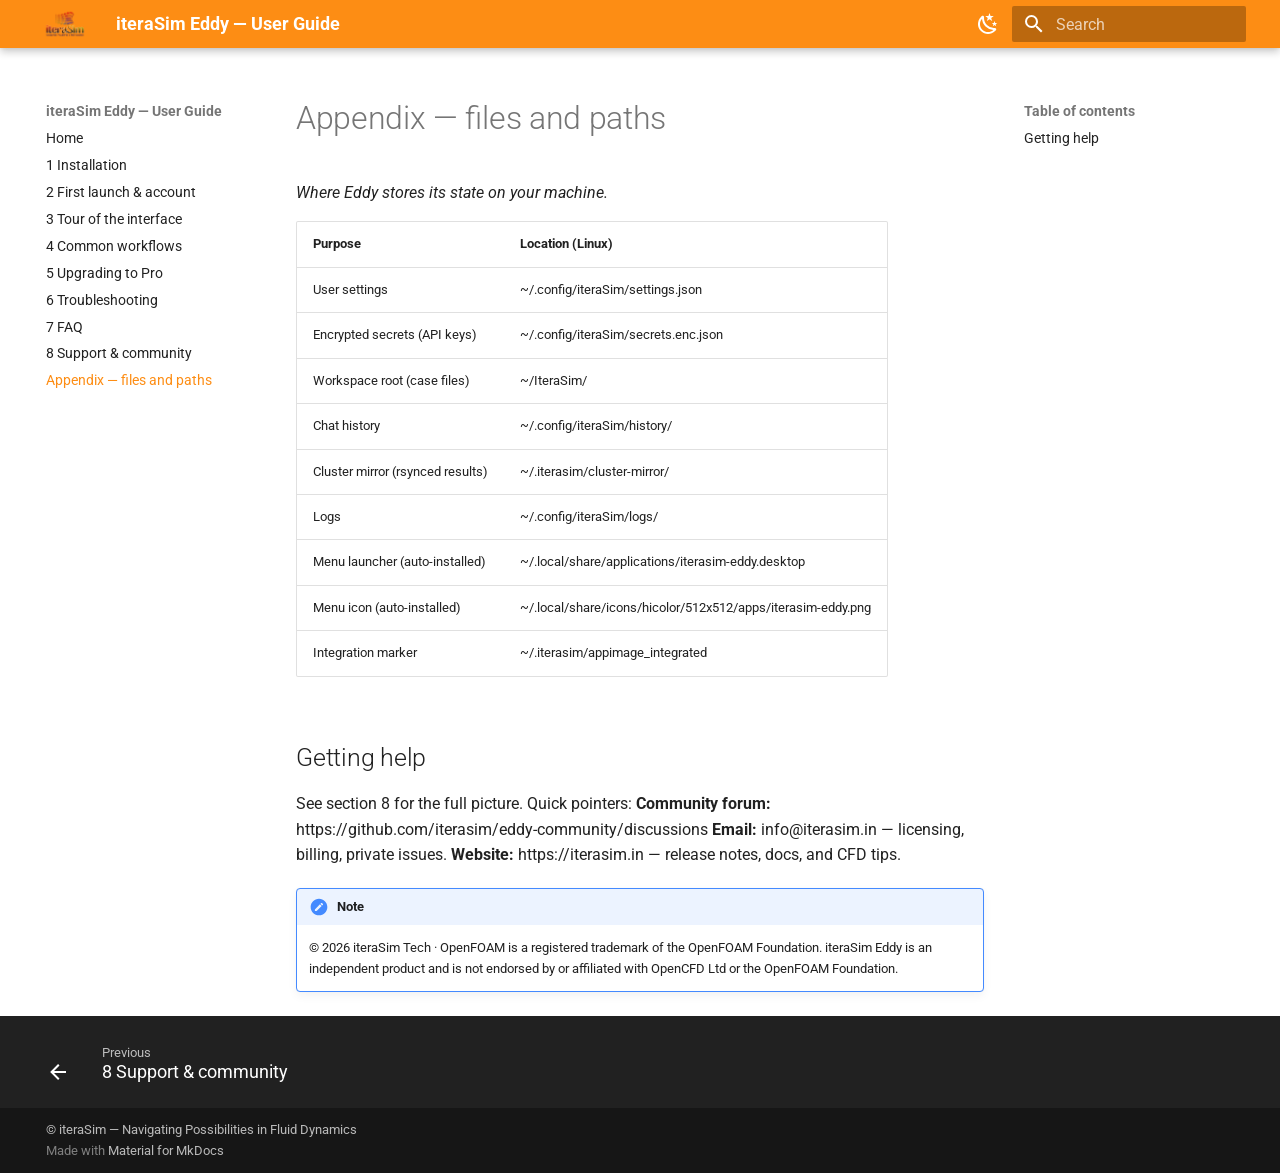
==== commit c5c6dc8a: "Rebuild for docs.iterasim.in" ====
--- a/appendix-files-and-paths/index.html
+++ b/appendix-files-and-paths/index.html
@@ -9,7 +9,7 @@
         <meta name="author" content="iteraSim">
       
       
-        <link rel="canonical" href="https://iterasim.github.io/eddy-docs/appendix-files-and-paths/">
+        <link rel="canonical" href="https://docs.iterasim.in/appendix-files-and-paths/">
       
       
         <link rel="prev" href="../support-community/">
